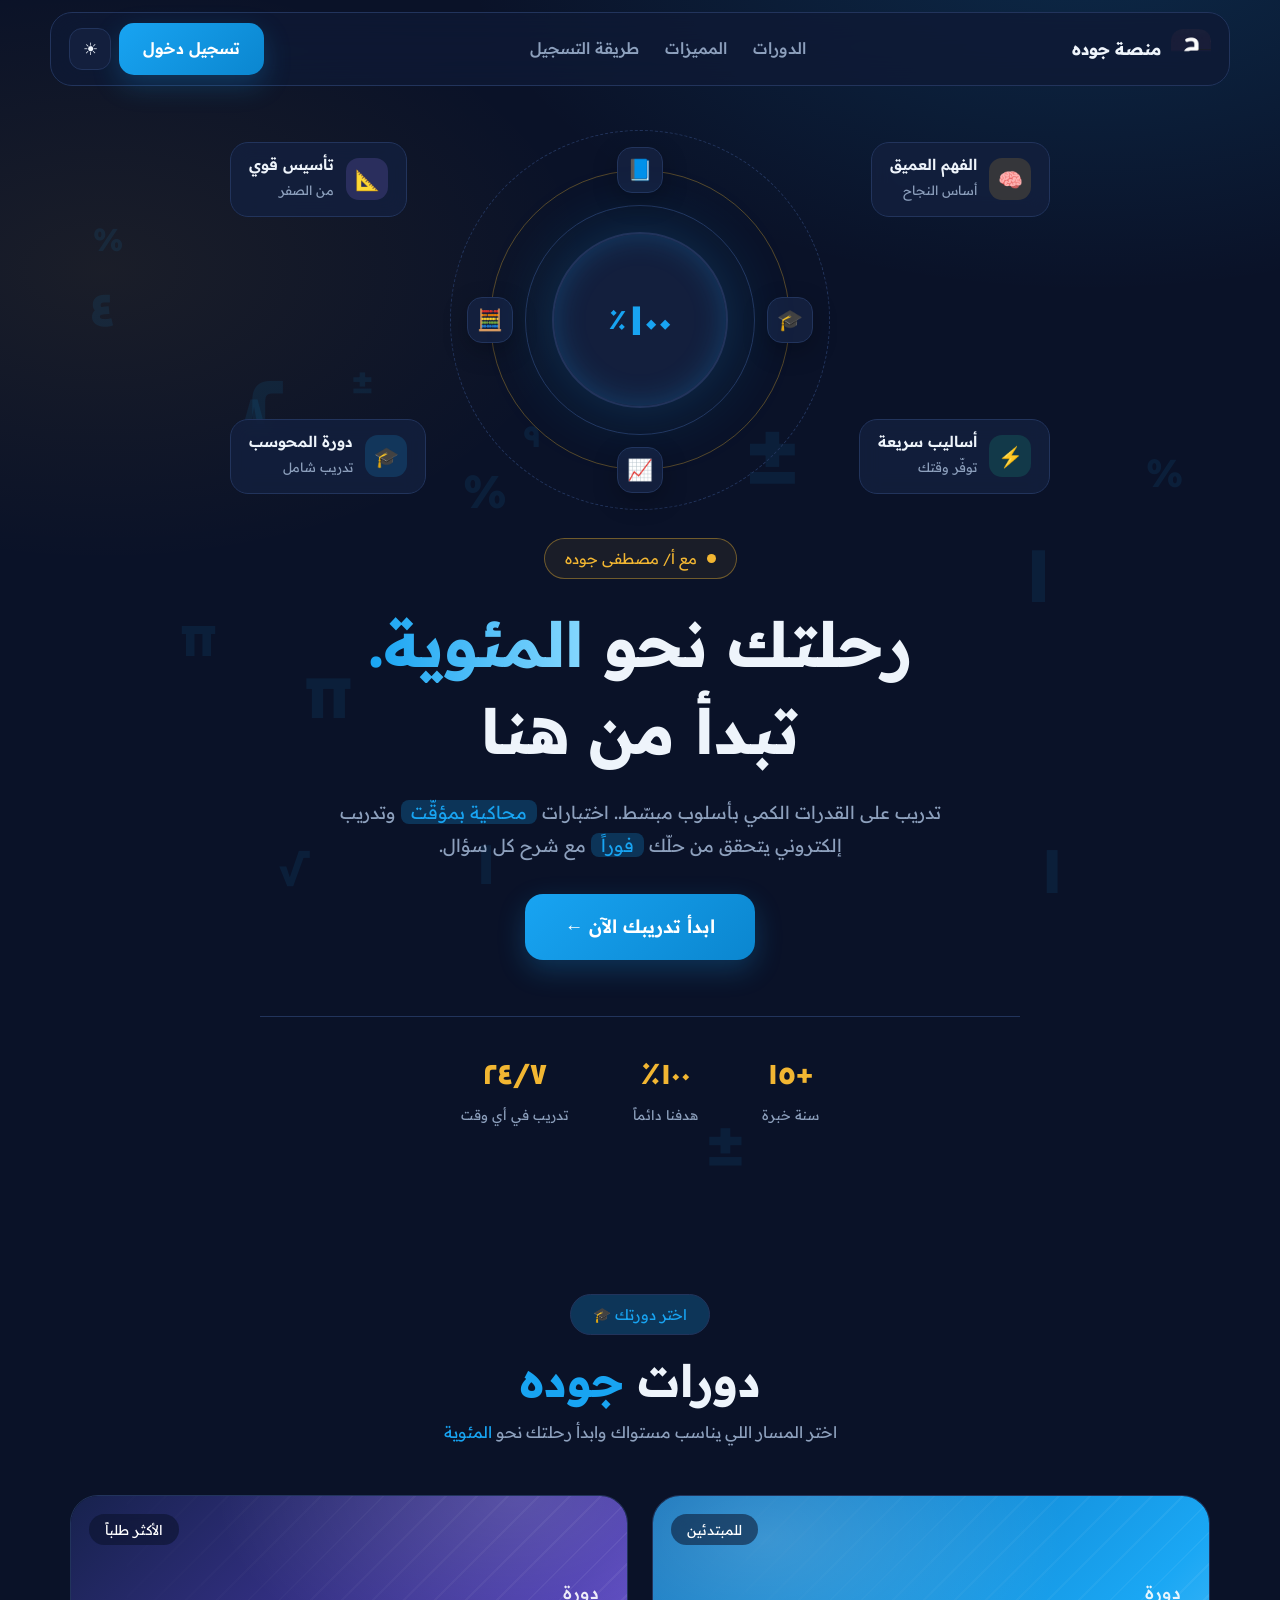
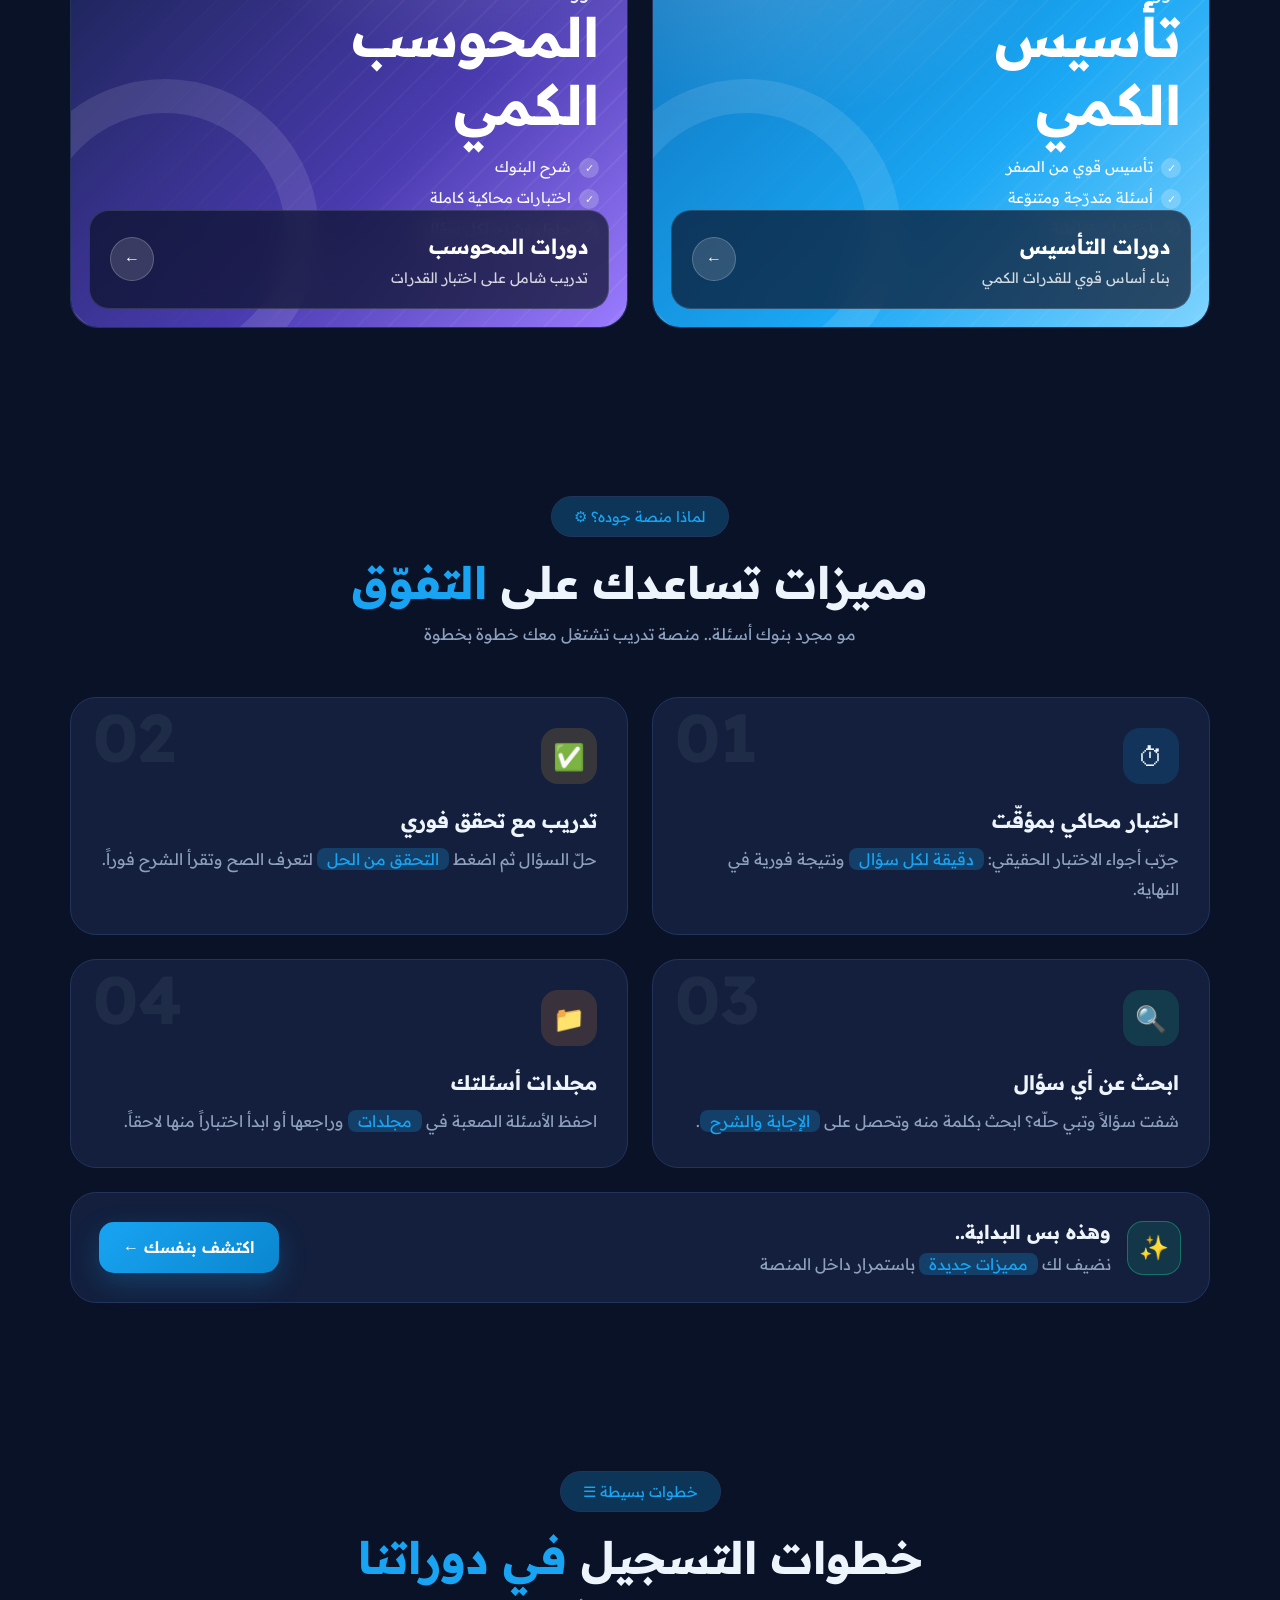
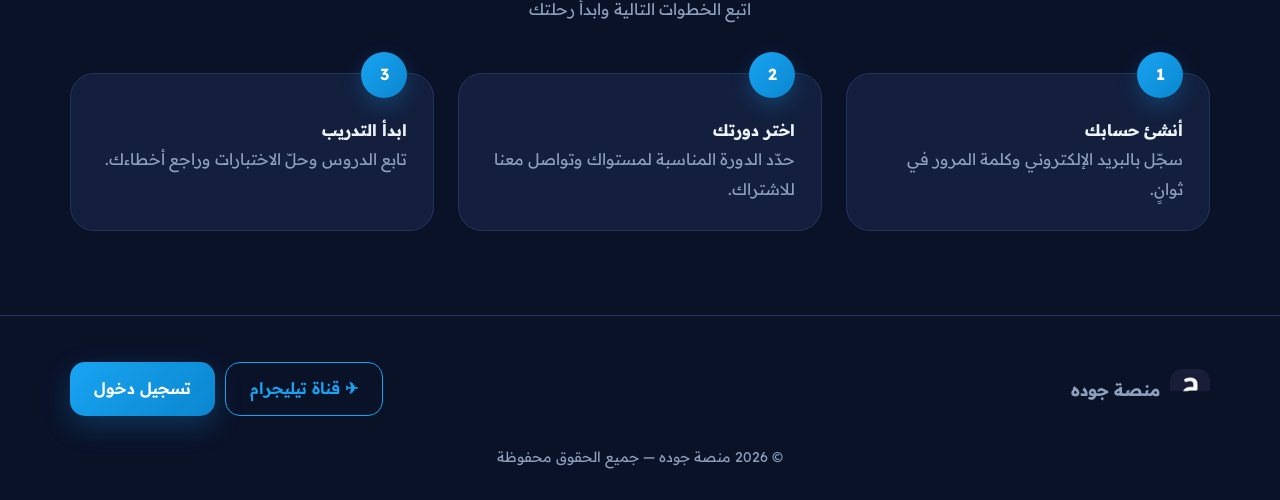
==== index.html @ aa75c7e3 "Add files via upload" ====
<!DOCTYPE html>
<html lang="ar" dir="rtl" data-theme="dark">
<head>
<meta charset="UTF-8">
<meta name="theme-color" content="#0a1228">
<meta name="viewport" content="width=device-width, initial-scale=1">
<title>منصة جوده | قدرات كمي مع أ/ مصطفى جوده</title>
<meta name="description" content="منصة جوده: تدريب على القدرات الكمي مع أ/ مصطفى جوده — اختبارات محاكية وتدريب إلكتروني وتحقق فوري من الحل.">
<link rel="icon" href="[data-uri]">
<link rel="preconnect" href="https://fonts.googleapis.com">
<link rel="preconnect" href="https://fonts.gstatic.com" crossorigin>
<link href="https://fonts.googleapis.com/css2?family=Readex+Pro:wght@300;400;500;600;700&display=swap" rel="stylesheet">
<style>
:root{--bg:#f3f7fc;--bg2:#fff;--card:#fff;--line:#d8e3f0;--tx:#0b1a2e;--mut:#5a6d86;--ac:#0b8fe0;--ac2:#0a6fb8;--gold:#b8800a;--ok:#13b47f;--glow:rgba(11,143,224,.18);--pu:#7c5cf0;--or:#e0701a}
[data-theme="dark"]{--bg:#0a1228;--bg2:#0e1a35;--card:#131f3d;--line:#22345c;--tx:#eef4fb;--mut:#8da0bd;--ac:#18a4f2;--ac2:#0b86cf;--gold:#f2b632;--ok:#19cf93;--glow:rgba(24,164,242,.24);--pu:#9b7cff;--or:#ff9442}
*{box-sizing:border-box;margin:0;padding:0}
[hidden]{display:none!important}
html{scroll-behavior:smooth;scroll-padding-top:100px}
body{font-family:'Readex Pro',Tahoma,sans-serif;color:var(--tx);line-height:1.85;overflow-x:hidden;
 background:radial-gradient(900px 520px at 85% -8%,rgba(24,164,242,.16),transparent 70%),radial-gradient(700px 420px at 8% 30%,rgba(242,182,50,.07),transparent 70%),var(--bg);background-attachment:fixed;transition:background-color .3s,color .3s}
a{color:inherit;text-decoration:none}button{font:inherit;color:inherit;cursor:pointer;border:0;background:none}
:focus-visible{outline:2px solid var(--ac);outline-offset:3px}
.wrap{max-width:1180px;margin:auto;padding:0 20px}
em{font-style:normal;color:var(--ac)}
.lg{display:block;width:40px;height:40px;border-radius:12px;background:url([data-uri]) center/cover;flex:none}

/* header */
header{position:sticky;top:12px;z-index:50;padding:0 16px}
.bar{max-width:1180px;margin:auto;display:flex;align-items:center;justify-content:space-between;gap:12px;padding:10px 18px;border-radius:22px;border:1px solid var(--line);
 background:color-mix(in srgb,var(--bg2) 80%,transparent);backdrop-filter:blur(16px);-webkit-backdrop-filter:blur(16px)}
.logo{display:flex;align-items:center;gap:10px;font-weight:700;font-size:1.05rem}
nav{display:flex;gap:26px;color:var(--mut);font-weight:500}nav a{transition:color .2s}nav a:hover{color:var(--ac)}
.tools{display:flex;gap:8px;align-items:center}
.ib{width:42px;height:42px;border-radius:13px;background:var(--card);border:1px solid var(--line);display:grid;place-items:center;font-size:1.05rem;transition:.2s}.ib:hover{border-color:var(--ac)}
.btn{display:inline-flex;align-items:center;justify-content:center;gap:8px;padding:11px 24px;border-radius:15px;font-weight:600;color:#fff;
 background:linear-gradient(135deg,var(--ac),var(--ac2));box-shadow:0 10px 28px var(--glow);transition:transform .2s,box-shadow .2s}
.btn:hover{transform:translateY(-2px);box-shadow:0 14px 34px var(--glow)}
.btn.g{background:transparent;border:1px solid var(--ac);color:var(--ac);box-shadow:none}
.btn.big{padding:16px 40px;font-size:1.15rem;border-radius:18px;animation:pulse 2.4s infinite}
.burger{display:none}

/* hero */
.hero{position:relative;text-align:center;padding:46px 0 80px;overflow:hidden}
.digits{position:absolute;inset:0;pointer-events:none}
.digits span{position:absolute;font-weight:700;color:var(--ac);opacity:.09;animation:drift var(--t,14s) ease-in-out var(--d,0s) infinite alternate}
.stage{position:relative;height:400px;max-width:820px;margin:0 auto 18px}
.ring{position:absolute;left:50%;top:50%;border-radius:50%;transform:translate(-50%,-50%)}
.r1{width:380px;height:380px;border:1px dashed var(--line);animation:spin 60s linear infinite}
.r2{width:300px;height:300px;border:1px solid rgba(242,182,50,.32);animation:spin 40s linear infinite reverse}
.r3{width:230px;height:230px;border:1px solid var(--line)}
.orbit{position:absolute;left:50%;top:50%;width:300px;height:300px;margin:-150px 0 0 -150px;animation:spin 26s linear infinite}
.orbit span{position:absolute;width:46px;height:46px;border-radius:15px;background:var(--card);border:1px solid var(--line);display:grid;place-items:center;font-size:1.3rem;box-shadow:0 8px 24px rgba(0,0,0,.25);animation:spin 26s linear infinite reverse}
.orbit span:nth-child(1){top:-23px;left:50%;margin-left:-23px}
.orbit span:nth-child(2){right:-23px;top:50%;margin-top:-23px}
.orbit span:nth-child(3){bottom:-23px;left:50%;margin-left:-23px}
.orbit span:nth-child(4){left:-23px;top:50%;margin-top:-23px}
.core{position:absolute;left:50%;top:50%;transform:translate(-50%,-50%);width:176px;height:176px;border-radius:50%;background:var(--card);border:2px solid var(--line);display:flex;align-items:center;justify-content:center;
 font-size:2.7rem;font-weight:700;color:var(--ac);box-shadow:0 0 70px var(--glow),inset 0 0 30px var(--glow);animation:breathe 4s ease-in-out infinite}
.core i{font-style:normal;font-size:1.6rem;margin-inline-start:2px}
.fl{position:absolute;transition:transform .25s ease-out;will-change:transform}
.chip{display:flex;align-items:center;gap:12px;background:color-mix(in srgb,var(--card) 88%,transparent);backdrop-filter:blur(10px);border:1px solid var(--line);border-radius:18px;padding:11px 18px;text-align:right;animation:bob 5s ease-in-out var(--d,0s) infinite}
.chip em{width:42px;height:42px;border-radius:13px;display:grid;place-items:center;font-size:1.25rem}
.chip b{display:block;font-size:.95rem;line-height:1.4;font-weight:600;color:var(--tx)}.chip small{color:var(--mut);font-size:.8rem}
.c1{top:22px;right:0}.c1 em{background:rgba(242,182,50,.16)}
.c2{top:22px;left:0}.c2 em{background:rgba(155,124,255,.18)}.c2 .chip{--d:-1.2s}
.c3{bottom:26px;right:0}.c3 em{background:rgba(25,207,147,.16)}.c3 .chip{--d:-2.4s}
.c4{bottom:26px;left:0}.c4 em{background:rgba(24,164,242,.18)}.c4 .chip{--d:-3.6s}
.tag{display:inline-flex;align-items:center;gap:10px;border:1px solid rgba(242,182,50,.4);color:var(--gold);background:rgba(242,182,50,.07);padding:6px 20px;border-radius:99px;font-size:.92rem;margin-bottom:22px}
.dot{width:9px;height:9px;border-radius:50%;background:var(--gold);animation:ping 1.6s infinite}
h1{font-size:clamp(2.1rem,5.6vw,3.9rem);line-height:1.4;font-weight:700;animation:rise .9s cubic-bezier(.2,.8,.2,1) both}
h1 u{text-decoration:none;background:linear-gradient(90deg,var(--ac),#8fdcff,var(--ac));background-size:220% 100%;-webkit-background-clip:text;background-clip:text;color:transparent;animation:shine 3.5s linear infinite}
.hero p{max-width:660px;margin:20px auto 32px;color:var(--mut);font-size:1.12rem;animation:rise .9s .15s cubic-bezier(.2,.8,.2,1) both}
mark{background:var(--glow);color:var(--ac);padding:1px 10px;border-radius:8px}
.hero .btn{animation:rise .9s .3s both,pulse 2.4s 1.2s infinite}
.stats{display:flex;justify-content:center;gap:64px;margin:56px auto 0;padding-top:30px;border-top:1px solid var(--line);max-width:760px}
.stats b{display:block;font-size:1.8rem;color:var(--gold);font-weight:700;font-variant-numeric:tabular-nums}.stats small{color:var(--mut)}

/* sections */
section{padding:84px 0}
.head{text-align:center;margin-bottom:48px}
.pill{display:inline-flex;gap:8px;align-items:center;background:var(--glow);color:var(--ac);border:1px solid var(--line);padding:6px 22px;border-radius:99px;font-size:.92rem;margin-bottom:14px}
.head h2{font-size:clamp(1.8rem,4.4vw,2.8rem);line-height:1.4}
.head p{color:var(--mut);margin-top:6px}
.grid{display:grid;gap:24px}.g2{grid-template-columns:repeat(2,1fr)}
.cc2{position:relative;display:block;border-radius:28px;overflow:hidden;border:1px solid var(--line);aspect-ratio:4/3.1;transition:transform .35s,box-shadow .35s}
.cc2:hover{transform:translateY(-6px);box-shadow:0 24px 50px rgba(0,0,0,.35)}
.bn{position:absolute;inset:0;padding:26px 28px;color:#fff;display:flex;flex-direction:column;justify-content:center;overflow:hidden}
.c-a .bn{background:radial-gradient(500px 300px at 20% 10%,rgba(255,255,255,.18),transparent 60%),linear-gradient(135deg,#0d6fb8,#1aa7f4 60%,#7fd4ff)}
.c-b .bn{background:radial-gradient(500px 300px at 80% 0%,rgba(255,255,255,.14),transparent 60%),linear-gradient(135deg,#17224d,#4a3bb0 60%,#9b7cff)}
.bn::before{content:"";position:absolute;inset:0;background:repeating-linear-gradient(135deg,rgba(255,255,255,.06) 0 2px,transparent 2px 22px);mask:linear-gradient(90deg,transparent,#000)}
.bn::after{content:"";position:absolute;left:-60px;bottom:-60px;width:240px;height:240px;border-radius:50%;border:34px solid rgba(255,255,255,.1)}
.bd{position:absolute;top:18px;left:18px;background:rgba(10,18,40,.55);backdrop-filter:blur(8px);padding:3px 16px;border-radius:99px;font-size:.85rem}
.bt{position:relative;font-size:clamp(2.2rem,5vw,3.4rem);font-weight:700;line-height:1.25}.bt small{display:block;font-size:1.1rem;font-weight:500;opacity:.9}
.mini{position:relative;list-style:none;margin-top:14px;font-size:.92rem;display:grid;gap:4px;opacity:.95}
.mini li::before{content:"✓";margin-inline-end:8px;color:#fff;background:rgba(255,255,255,.22);border-radius:50%;display:inline-grid;place-items:center;width:20px;height:20px;font-size:.7rem}
.gl{position:absolute;right:18px;left:18px;bottom:18px;display:flex;align-items:center;justify-content:space-between;gap:14px;padding:16px 20px;border-radius:20px;background:color-mix(in srgb,#0a1228 70%,transparent);backdrop-filter:blur(14px);border:1px solid rgba(255,255,255,.12);color:#fff}
.gl h3{font-size:1.3rem}.gl p{opacity:.8;font-size:.9rem}
.ar{width:44px;height:44px;border-radius:50%;display:grid;place-items:center;background:rgba(255,255,255,.14);border:1px solid rgba(255,255,255,.2);flex:none;transition:.3s}
.cc2:hover .ar{background:var(--ac);transform:translateX(-4px)}
.feat{position:relative;background:var(--card);border:1px solid var(--line);border-radius:26px;padding:30px;overflow:hidden;transition:transform .3s,border-color .3s;display:block;text-align:right}
.feat:hover{transform:translateY(-5px);border-color:var(--ac)}
.feat .n{position:absolute;left:22px;top:6px;font-size:4.2rem;font-weight:700;color:var(--tx);opacity:.06;line-height:1}
.feat i{font-style:normal;width:56px;height:56px;border-radius:17px;display:grid;place-items:center;font-size:1.6rem;margin-bottom:18px}
.feat h4{font-size:1.25rem;margin-bottom:6px}.feat p{color:var(--mut)}
.f1 i{background:rgba(24,164,242,.16)}.f2 i{background:rgba(242,182,50,.16)}.f3 i{background:rgba(25,207,147,.16)}.f4 i{background:rgba(255,148,66,.16)}
.more{margin-top:24px;display:flex;align-items:center;justify-content:space-between;gap:20px;flex-wrap:wrap;background:var(--card);border:1px solid var(--line);border-radius:26px;padding:22px 28px}
.more>div{display:flex;align-items:center;gap:16px}.more i{font-style:normal;width:54px;height:54px;border-radius:16px;background:rgba(25,207,147,.14);border:1px solid rgba(25,207,147,.4);display:grid;place-items:center;font-size:1.5rem}
.more h4{font-size:1.2rem}.more p{color:var(--mut)}
.step{position:relative;background:var(--card);border:1px solid var(--line);border-radius:24px;padding:42px 26px 26px}
.step::before{counter-increment:s;content:counter(s);position:absolute;top:-22px;right:26px;width:46px;height:46px;border-radius:50%;background:linear-gradient(135deg,var(--ac),var(--ac2));color:#fff;display:grid;place-items:center;font-weight:700;box-shadow:0 8px 20px var(--glow)}
.steps{counter-reset:s;grid-template-columns:repeat(3,1fr)}.step p{color:var(--mut)}
footer{border-top:1px solid var(--line);padding:46px 0 30px;color:var(--mut)}
.fg{display:flex;justify-content:space-between;flex-wrap:wrap;gap:20px;align-items:center}.fg .row{display:flex;gap:10px;flex-wrap:wrap}
.copy{text-align:center;margin-top:28px;font-size:.88rem}

/* motion */
.rv{opacity:0;transform:translateY(28px);transition:opacity .8s,transform .8s cubic-bezier(.2,.8,.2,1)}.rv.in{opacity:1;transform:none}
.rv:nth-child(2){transition-delay:.1s}.rv:nth-child(3){transition-delay:.2s}.rv:nth-child(4){transition-delay:.3s}
@keyframes spin{to{transform:rotate(360deg)}}
@keyframes bob{0%,100%{transform:translateY(0)}50%{transform:translateY(-12px)}}
@keyframes breathe{0%,100%{transform:translate(-50%,-50%) scale(1)}50%{transform:translate(-50%,-50%) scale(1.045)}}
@keyframes drift{from{transform:translate(0,0) rotate(-8deg)}to{transform:translate(26px,-40px) rotate(10deg)}}
@keyframes rise{from{opacity:0;transform:translateY(26px)}to{opacity:1;transform:none}}
@keyframes shine{to{background-position:-220% 0}}
@keyframes pulse{0%{box-shadow:0 10px 28px var(--glow),0 0 0 0 var(--glow)}70%{box-shadow:0 10px 28px var(--glow),0 0 0 20px transparent}100%{box-shadow:0 10px 28px var(--glow),0 0 0 0 transparent}}
@keyframes ping{0%{box-shadow:0 0 0 0 rgba(242,182,50,.6)}80%,100%{box-shadow:0 0 0 10px transparent}}

@media(max-width:860px){
  nav{display:none}.burger{display:grid}
  nav.open{display:flex;flex-direction:column;position:absolute;top:74px;right:16px;left:16px;background:var(--bg2);border:1px solid var(--line);border-radius:20px;padding:18px;gap:14px}
  .g2,.steps{grid-template-columns:1fr}
  .stage{height:330px}.r1{width:300px;height:300px}.r2{width:240px;height:240px}.r3{width:190px;height:190px}
  .orbit{width:240px;height:240px;margin:-120px 0 0 -120px}.core{width:140px;height:140px;font-size:2.1rem}
  .c3,.c4{display:none}.chip{padding:8px 12px}.chip em{width:34px;height:34px}
  .stats{gap:26px}.cc2{aspect-ratio:4/3.5}
}
@media(prefers-reduced-motion:reduce){*{animation:none!important;transition:none!important}.rv{opacity:1;transform:none}}
</style>
</head>
<body>
<header>
  <div class="bar">
    <a class="logo" href="#top"><span class="lg" role="img" aria-label="شعار منصة جوده"></span> منصة جوده</a>
    <nav id="nav">
      <a href="#courses">الدورات</a><a href="#features">المميزات</a><a href="#steps">طريقة التسجيل</a>
    </nav>
    <div class="tools">
      <button class="ib burger" id="burger" aria-label="القائمة">☰</button>
      <a class="btn" href="app.html">تسجيل دخول</a>
      <button class="ib" id="theme" aria-label="تبديل المظهر">☀</button>
    </div>
  </div>
</header>

<main id="top">
<section class="hero">
  <div class="digits" id="digits" aria-hidden="true"></div>
  <div class="wrap">
    <div class="stage" id="stage">
      <div class="ring r1"></div><div class="ring r2"></div><div class="ring r3"></div>
      <div class="orbit" aria-hidden="true"><span>📘</span><span>🎓</span><span>📈</span><span>🧮</span></div>
      <div class="core" aria-label="مئة بالمئة"><b id="cnt">٠</b><i>٪</i></div>
      <div class="fl c1" data-d="16"><div class="chip"><em>🧠</em><div><b>الفهم العميق</b><small>أساس النجاح</small></div></div></div>
      <div class="fl c2" data-d="-12"><div class="chip"><em>📐</em><div><b>تأسيس قوي</b><small>من الصفر</small></div></div></div>
      <div class="fl c3" data-d="-18"><div class="chip"><em>⚡</em><div><b>أساليب سريعة</b><small>توفّر وقتك</small></div></div></div>
      <div class="fl c4" data-d="14"><div class="chip"><em>🎓</em><div><b>دورة المحوسب</b><small>تدريب شامل</small></div></div></div>
    </div>
    <span class="tag"><i class="dot"></i> مع أ/ مصطفى جوده</span>
    <h1>رحلتك نحو <u>المئوية.</u><br>تبدأ من هنا</h1>
    <p>تدريب على القدرات الكمي بأسلوب مبسّط.. اختبارات <mark>محاكية بمؤقّت</mark> وتدريب إلكتروني يتحقق من حلّك <mark>فوراً</mark> مع شرح كل سؤال.</p>
    <a class="btn big" href="app.html">ابدأ تدريبك الآن ←</a>
    <div class="stats">
      <div><b data-n="15">+١٥</b><small>سنة خبرة</small></div>
      <div><b data-n="100">١٠٠٪</b><small>هدفنا دائماً</small></div>
      <div><b>٢٤/٧</b><small>تدريب في أي وقت</small></div>
    </div>
  </div>
</section>

<section id="courses">
  <div class="wrap">
    <div class="head rv"><span class="pill">اختر دورتك 🎓</span><h2>دورات <em>جوده</em></h2><p>اختر المسار اللي يناسب مستواك وابدأ رحلتك نحو <em>المئوية</em></p></div>
    <div class="grid g2">
      <a class="cc2 c-a rv" href="app.html#/course/foundation">
        <div class="bn"><span class="bd">للمبتدئين</span><div class="bt"><small>دورة</small>تأسيس<br>الكمي</div>
          <ul class="mini"><li>تأسيس قوي من الصفر</li><li>أسئلة متدرّجة ومتنوّعة</li><li>اختبارات تفاعلية</li></ul></div>
        <div class="gl"><div><h3>دورات التأسيس</h3><p>بناء أساس قوي للقدرات الكمي</p></div><span class="ar">←</span></div>
      </a>
      <a class="cc2 c-b rv" href="app.html#/course/computerized">
        <div class="bn"><span class="bd">الأكثر طلباً</span><div class="bt"><small>دورة</small>المحوسب<br>الكمي</div>
          <ul class="mini"><li>شرح البنوك</li><li>اختبارات محاكية كاملة</li><li>حلول وشرح لكل سؤال</li></ul></div>
        <div class="gl"><div><h3>دورات المحوسب</h3><p>تدريب شامل على اختبار القدرات</p></div><span class="ar">←</span></div>
      </a>
    </div>
  </div>
</section>

<section id="features">
  <div class="wrap">
    <div class="head rv"><span class="pill">لماذا منصة جوده؟ ⚙</span><h2>مميزات تساعدك على <em>التفوّق</em></h2><p>مو مجرد بنوك أسئلة.. منصة تدريب تشتغل معك خطوة بخطوة</p></div>
    <div class="grid g2">
      <a class="feat f1 rv" href="app.html#/course"><span class="n">01</span><i>⏱</i><h4>اختبار محاكي بمؤقّت</h4><p>جرّب أجواء الاختبار الحقيقي: <mark>دقيقة لكل سؤال</mark> ونتيجة فورية في النهاية.</p></a>
      <a class="feat f2 rv" href="app.html#/course"><span class="n">02</span><i>✅</i><h4>تدريب مع تحقق فوري</h4><p>حلّ السؤال ثم اضغط <mark>التحقق من الحل</mark> لتعرف الصح وتقرأ الشرح فوراً.</p></a>
      <a class="feat f3 rv" href="app.html#/search"><span class="n">03</span><i>🔍</i><h4>ابحث عن أي سؤال</h4><p>شفت سؤالاً وتبي حلّه؟ ابحث بكلمة منه وتحصل على <mark>الإجابة والشرح</mark>.</p></a>
      <a class="feat f4 rv" href="app.html#/folders"><span class="n">04</span><i>📁</i><h4>مجلدات أسئلتك</h4><p>احفظ الأسئلة الصعبة في <mark>مجلدات</mark> وراجعها أو ابدأ اختباراً منها لاحقاً.</p></a>
    </div>
    <div class="more rv"><div><i>✨</i><div><h4>وهذه بس البداية..</h4><p>نضيف لك <mark>مميزات جديدة</mark> باستمرار داخل المنصة</p></div></div><a class="btn" href="app.html">اكتشف بنفسك ←</a></div>
  </div>
</section>

<section id="steps">
  <div class="wrap">
    <div class="head rv"><span class="pill">خطوات بسيطة ☰</span><h2>خطوات التسجيل <em>في دوراتنا</em></h2><p>اتبع الخطوات التالية وابدأ رحلتك</p></div>
    <div class="grid steps">
      <div class="step rv"><h4>أنشئ حسابك</h4><p>سجّل بالبريد الإلكتروني وكلمة المرور في ثوانٍ.</p></div>
      <div class="step rv"><h4>اختر دورتك</h4><p>حدّد الدورة المناسبة لمستواك وتواصل معنا للاشتراك.</p></div>
      <div class="step rv"><h4>ابدأ التدريب</h4><p>تابع الدروس وحلّ الاختبارات وراجع أخطاءك.</p></div>
    </div>
  </div>
</section>
</main>

<footer>
  <div class="wrap">
    <div class="fg">
      <a class="logo" href="#top"><span class="lg" role="img" aria-label="شعار منصة جوده"></span> منصة جوده</a>
      <div class="row"><a class="btn g" href="https://t.me/+M-DMC8PsNDo4NDdk" target="_blank" rel="noopener">✈ قناة تيليجرام</a><a class="btn" href="app.html">تسجيل دخول</a></div>
    </div>
    <p class="copy">© 2026 منصة جوده — جميع الحقوق محفوظة</p>
  </div>
</footer>

<script>
const root=document.documentElement,tb=document.getElementById('theme');
try{if(localStorage.getItem('th')==='light')root.dataset.theme='light'}catch(e){}
const sync=()=>tb.textContent=root.dataset.theme==='dark'?'☀':'☾';sync();
tb.onclick=()=>{root.dataset.theme=root.dataset.theme==='dark'?'light':'dark';try{localStorage.setItem('th',root.dataset.theme)}catch(e){}sync()};
const nav=document.getElementById('nav');
document.getElementById('burger').onclick=()=>nav.classList.toggle('open');
nav.onclick=()=>nav.classList.remove('open');
const calm=matchMedia('(prefers-reduced-motion:reduce)').matches;

/* أرقام عائمة في الخلفية */
const g='٠١٢٣٤٥٦٧٨٩±√π%'.split(''),dg=document.getElementById('digits');
for(let i=0;i<16;i++){const s=document.createElement('span');s.textContent=g[Math.floor(Math.random()*g.length)];
  s.style.cssText=`left:${Math.random()*96}%;top:${Math.random()*92}%;font-size:${30+Math.random()*60}px;--t:${10+Math.random()*10}s;--d:${-Math.random()*10}s`;dg.append(s)}

/* عدّاد المئة */
const cnt=document.getElementById('cnt'),ar=n=>n.toLocaleString('ar-EG');
if(calm)cnt.textContent=ar(100);else{const t0=performance.now();(function f(t){const p=Math.min(1,(t-t0)/1800);cnt.textContent=ar(Math.round(100*(1-Math.pow(1-p,3))));if(p<1)requestAnimationFrame(f)})(t0)}

/* حركة بارالاكس للبطاقات العائمة */
const hero=document.querySelector('.hero'),fls=[...document.querySelectorAll('.fl')];
if(!calm&&matchMedia('(pointer:fine)').matches){
  hero.addEventListener('pointermove',e=>{const r=hero.getBoundingClientRect(),x=(e.clientX-r.left)/r.width-.5,y=(e.clientY-r.top)/r.height-.5;
    fls.forEach(el=>{const d=+el.dataset.d;el.style.transform=`translate(${x*d*2}px,${y*d*2}px)`})});
  hero.addEventListener('pointerleave',()=>fls.forEach(el=>el.style.transform=''));
}

/* ظهور تدريجي عند التمرير */
const els=document.querySelectorAll('.rv');
if('IntersectionObserver' in window&&!calm){const io=new IntersectionObserver(es=>es.forEach(e=>{if(e.isIntersecting){e.target.classList.add('in');io.unobserve(e.target)}}),{threshold:.15});els.forEach(e=>io.observe(e))}
else els.forEach(e=>e.classList.add('in'));
</script>
</body>
</html>
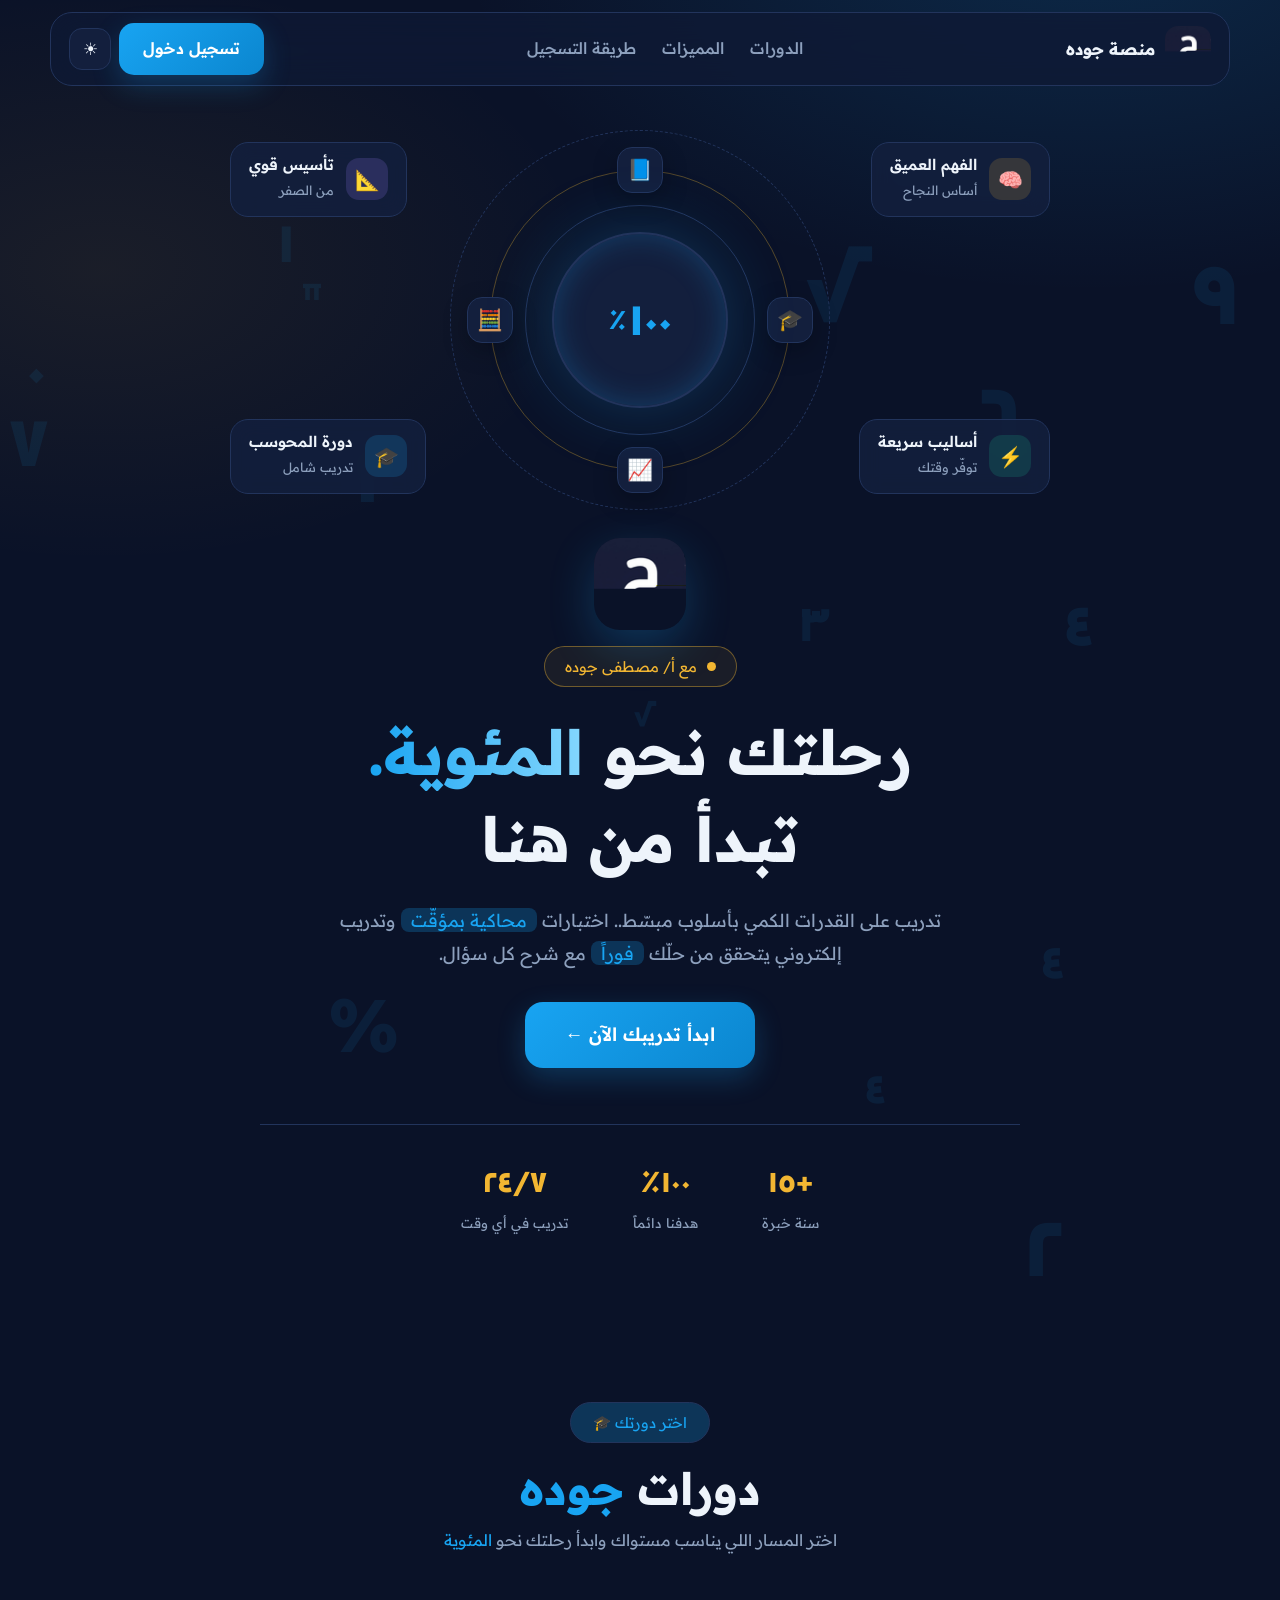
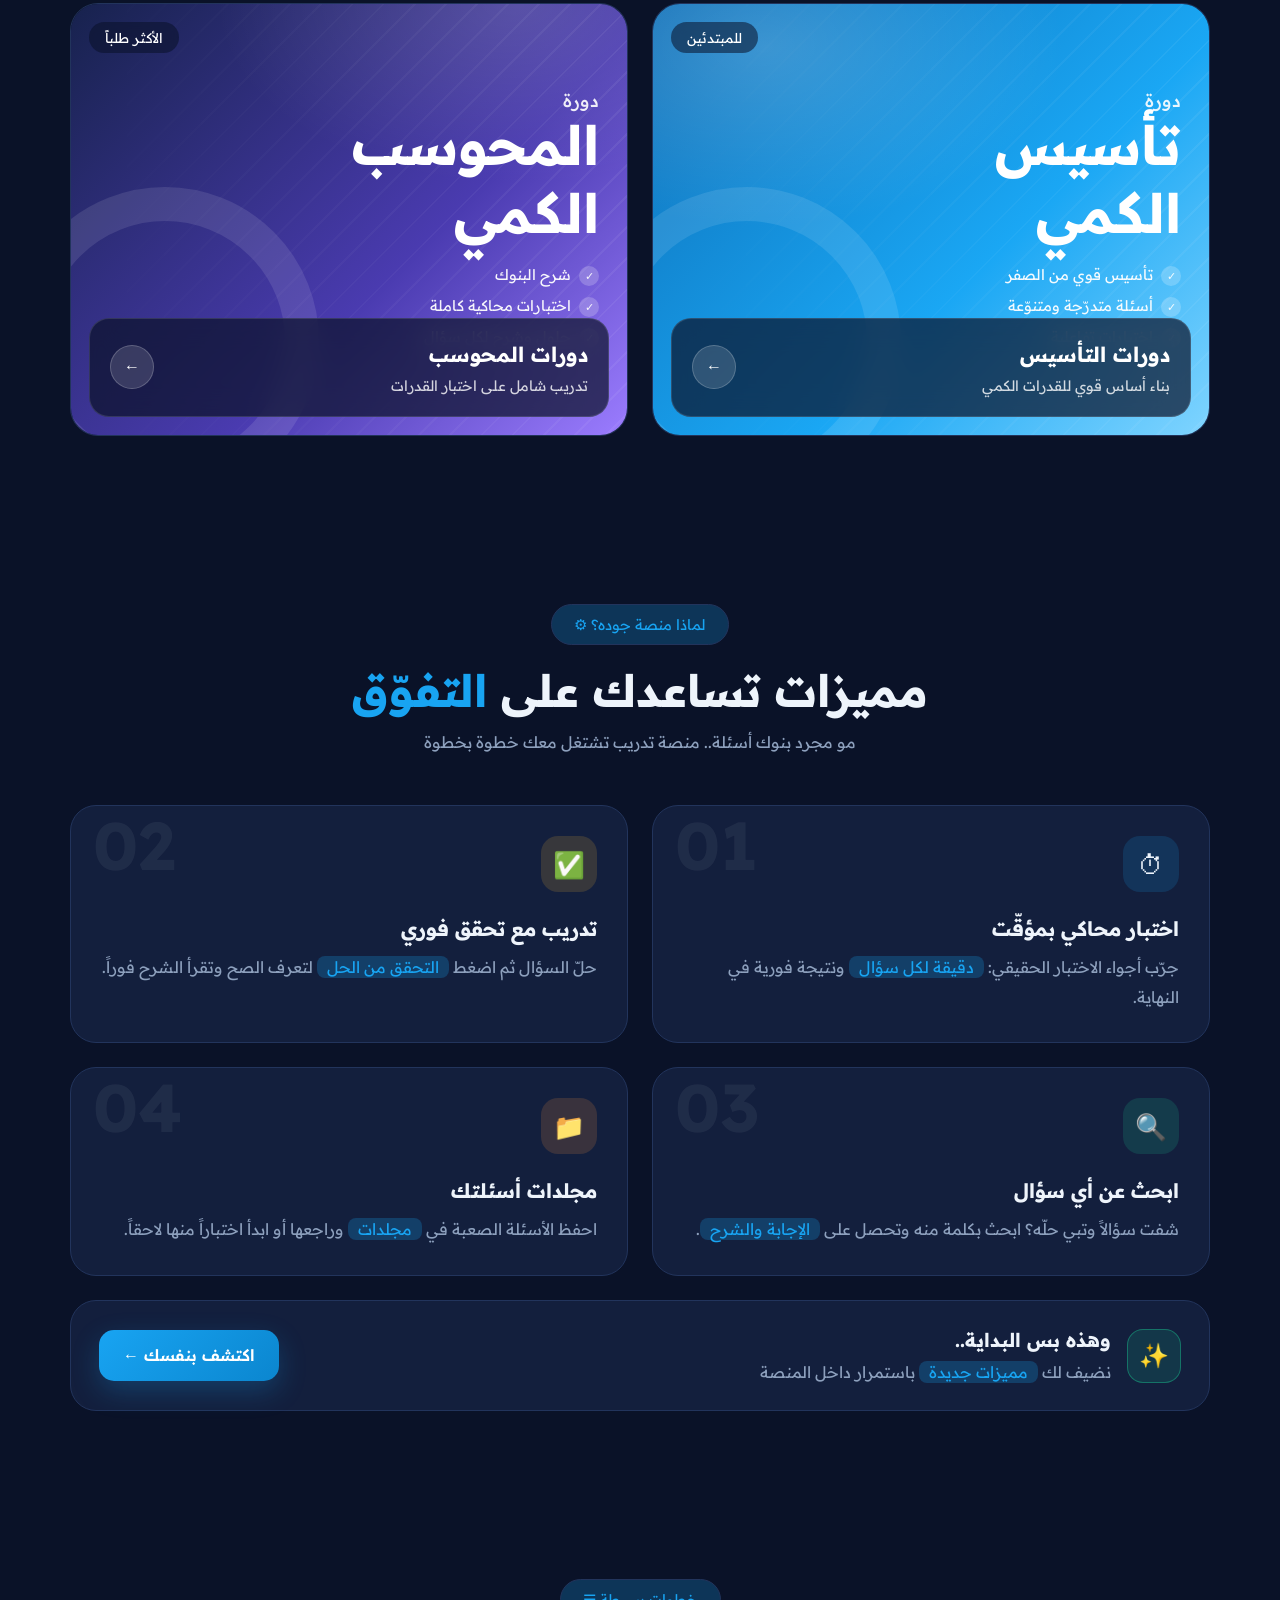
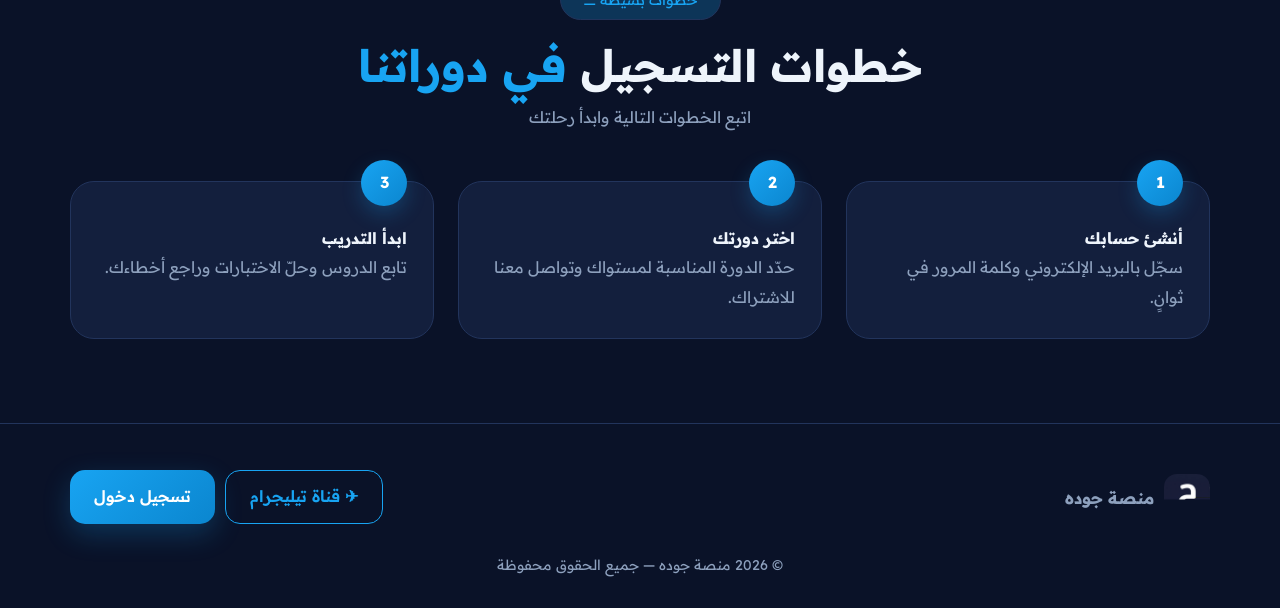
==== commit 12d6468b: "Add files via upload" ====
--- a/index.html
+++ b/index.html
@@ -24,6 +24,9 @@
 em{font-style:normal;color:var(--ac)}
 .lg{display:block;width:40px;height:40px;border-radius:12px;background:url([data-uri]) center/cover;flex:none}
 
+.emblem{display:grid;place-items:center;margin-bottom:16px}
+.emblem .lg{width:92px;height:92px;border-radius:26px;box-shadow:0 16px 46px var(--glow);animation:bob 5s ease-in-out infinite}
+.logo .lg{width:46px;height:46px;border-radius:13px}
 /* header */
 header{position:sticky;top:12px;z-index:50;padding:0 16px}
 .bar{max-width:1180px;margin:auto;display:flex;align-items:center;justify-content:space-between;gap:12px;padding:10px 18px;border-radius:22px;border:1px solid var(--line);
@@ -165,6 +168,7 @@
       <div class="fl c3" data-d="-18"><div class="chip"><em>⚡</em><div><b>أساليب سريعة</b><small>توفّر وقتك</small></div></div></div>
       <div class="fl c4" data-d="14"><div class="chip"><em>🎓</em><div><b>دورة المحوسب</b><small>تدريب شامل</small></div></div></div>
     </div>
+    <div class="emblem"><span class="lg" role="img" aria-label="شعار منصة جوده"></span></div>
     <span class="tag"><i class="dot"></i> مع أ/ مصطفى جوده</span>
     <h1>رحلتك نحو <u>المئوية.</u><br>تبدأ من هنا</h1>
     <p>تدريب على القدرات الكمي بأسلوب مبسّط.. اختبارات <mark>محاكية بمؤقّت</mark> وتدريب إلكتروني يتحقق من حلّك <mark>فوراً</mark> مع شرح كل سؤال.</p>
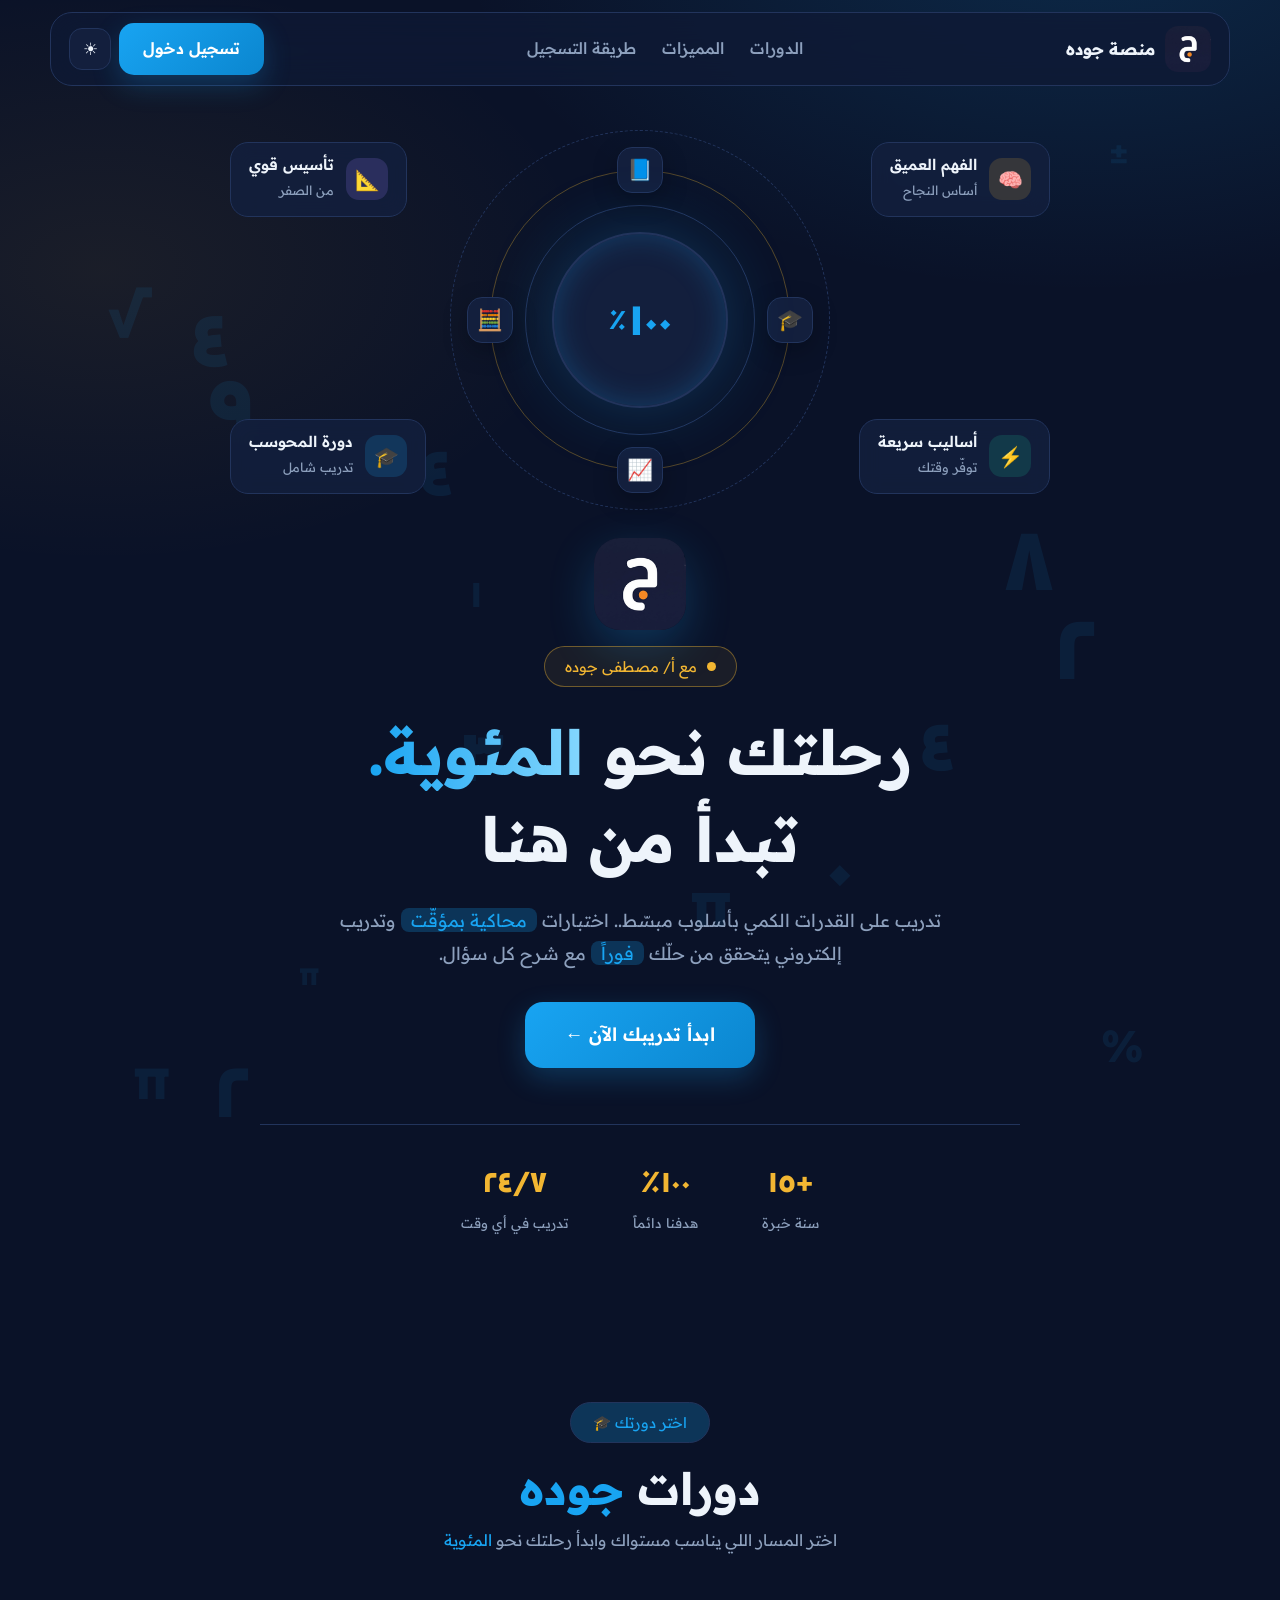
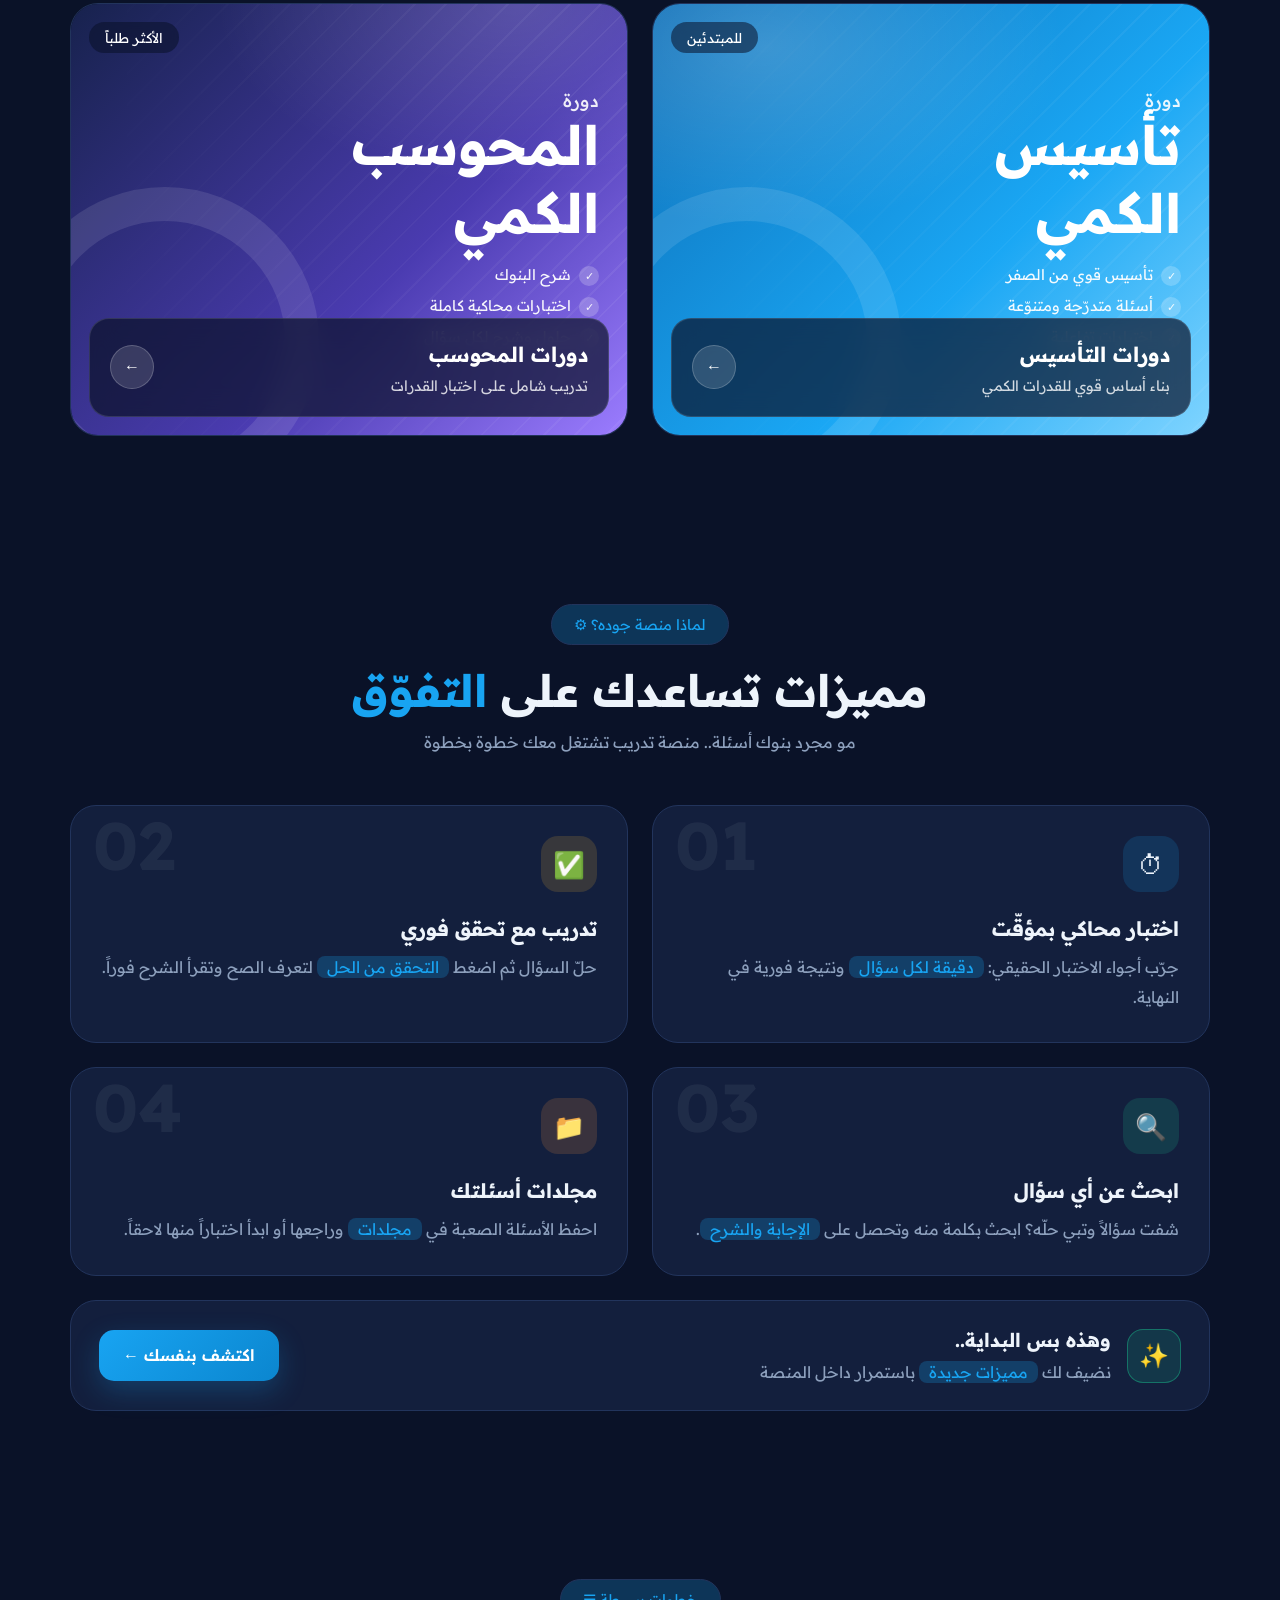
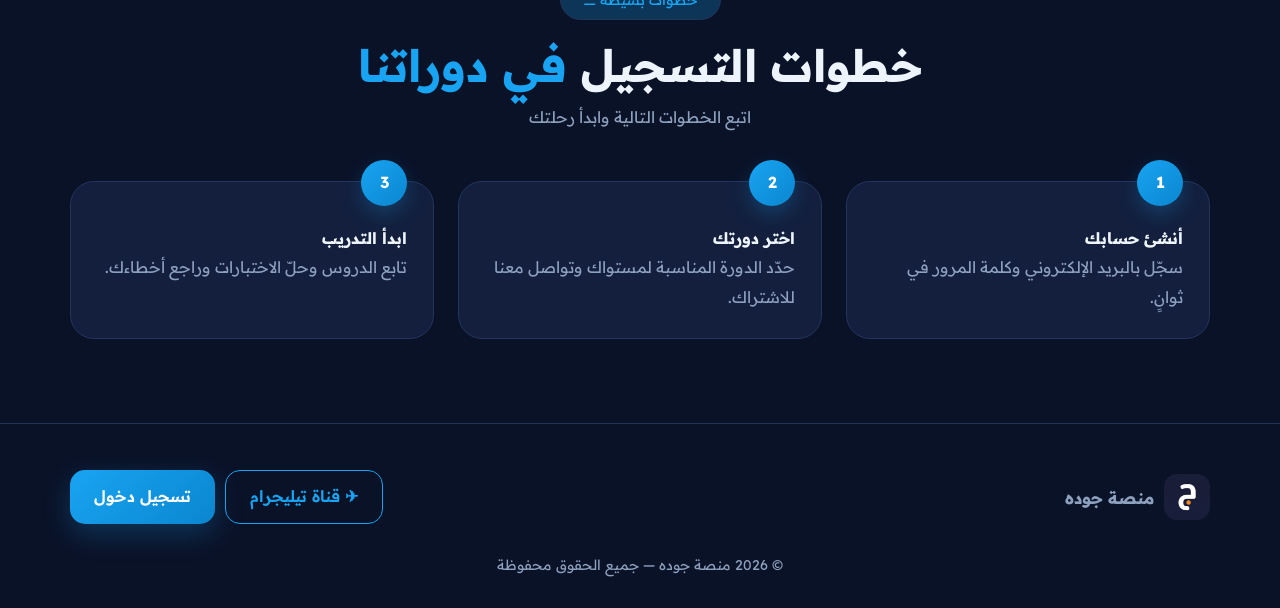
==== commit 2c546ab9: "Add files via upload" ====
--- a/index.html
+++ b/index.html
@@ -22,7 +22,7 @@
 :focus-visible{outline:2px solid var(--ac);outline-offset:3px}
 .wrap{max-width:1180px;margin:auto;padding:0 20px}
 em{font-style:normal;color:var(--ac)}
-.lg{display:block;width:40px;height:40px;border-radius:12px;background:url([data-uri]) center/cover;flex:none}
+.lg{display:block;width:40px;height:40px;border-radius:12px;background:url([data-uri]) center/cover;flex:none}
 
 .emblem{display:grid;place-items:center;margin-bottom:16px}
 .emblem .lg{width:92px;height:92px;border-radius:26px;box-shadow:0 16px 46px var(--glow);animation:bob 5s ease-in-out infinite}
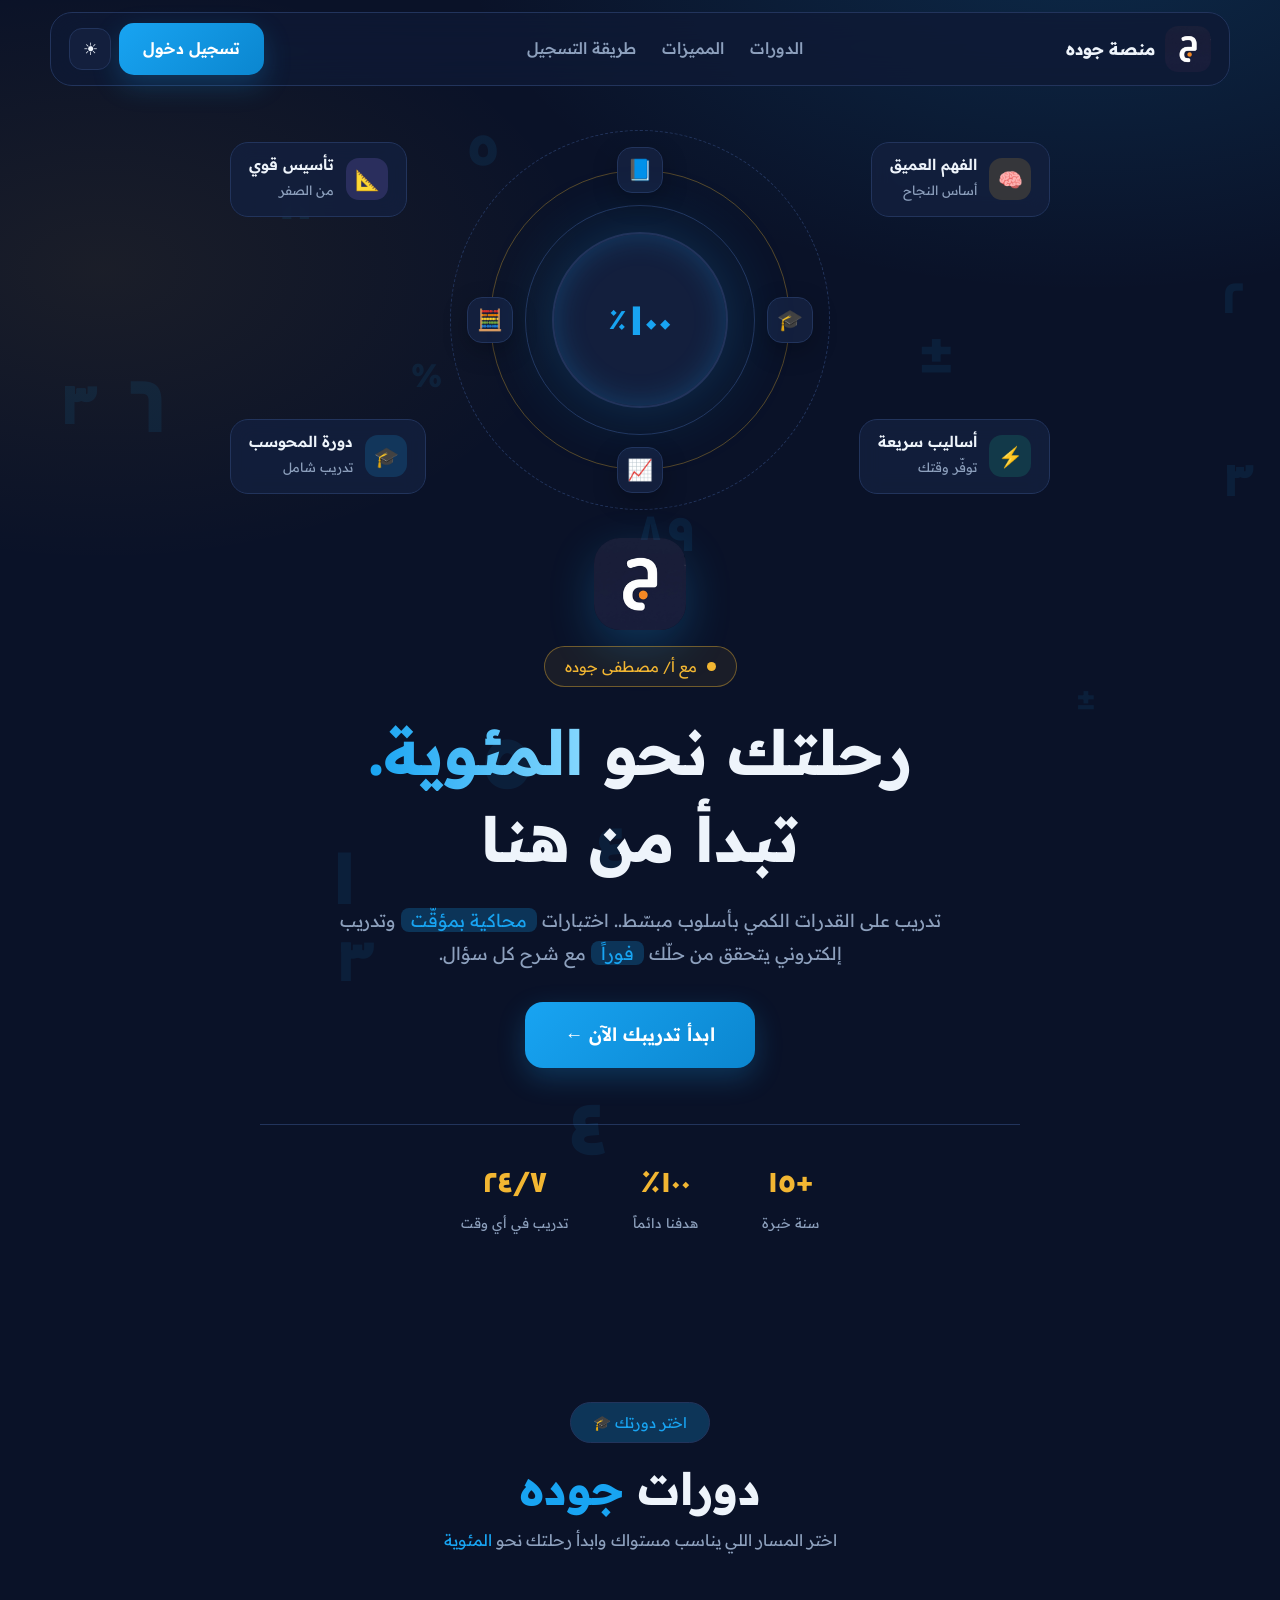
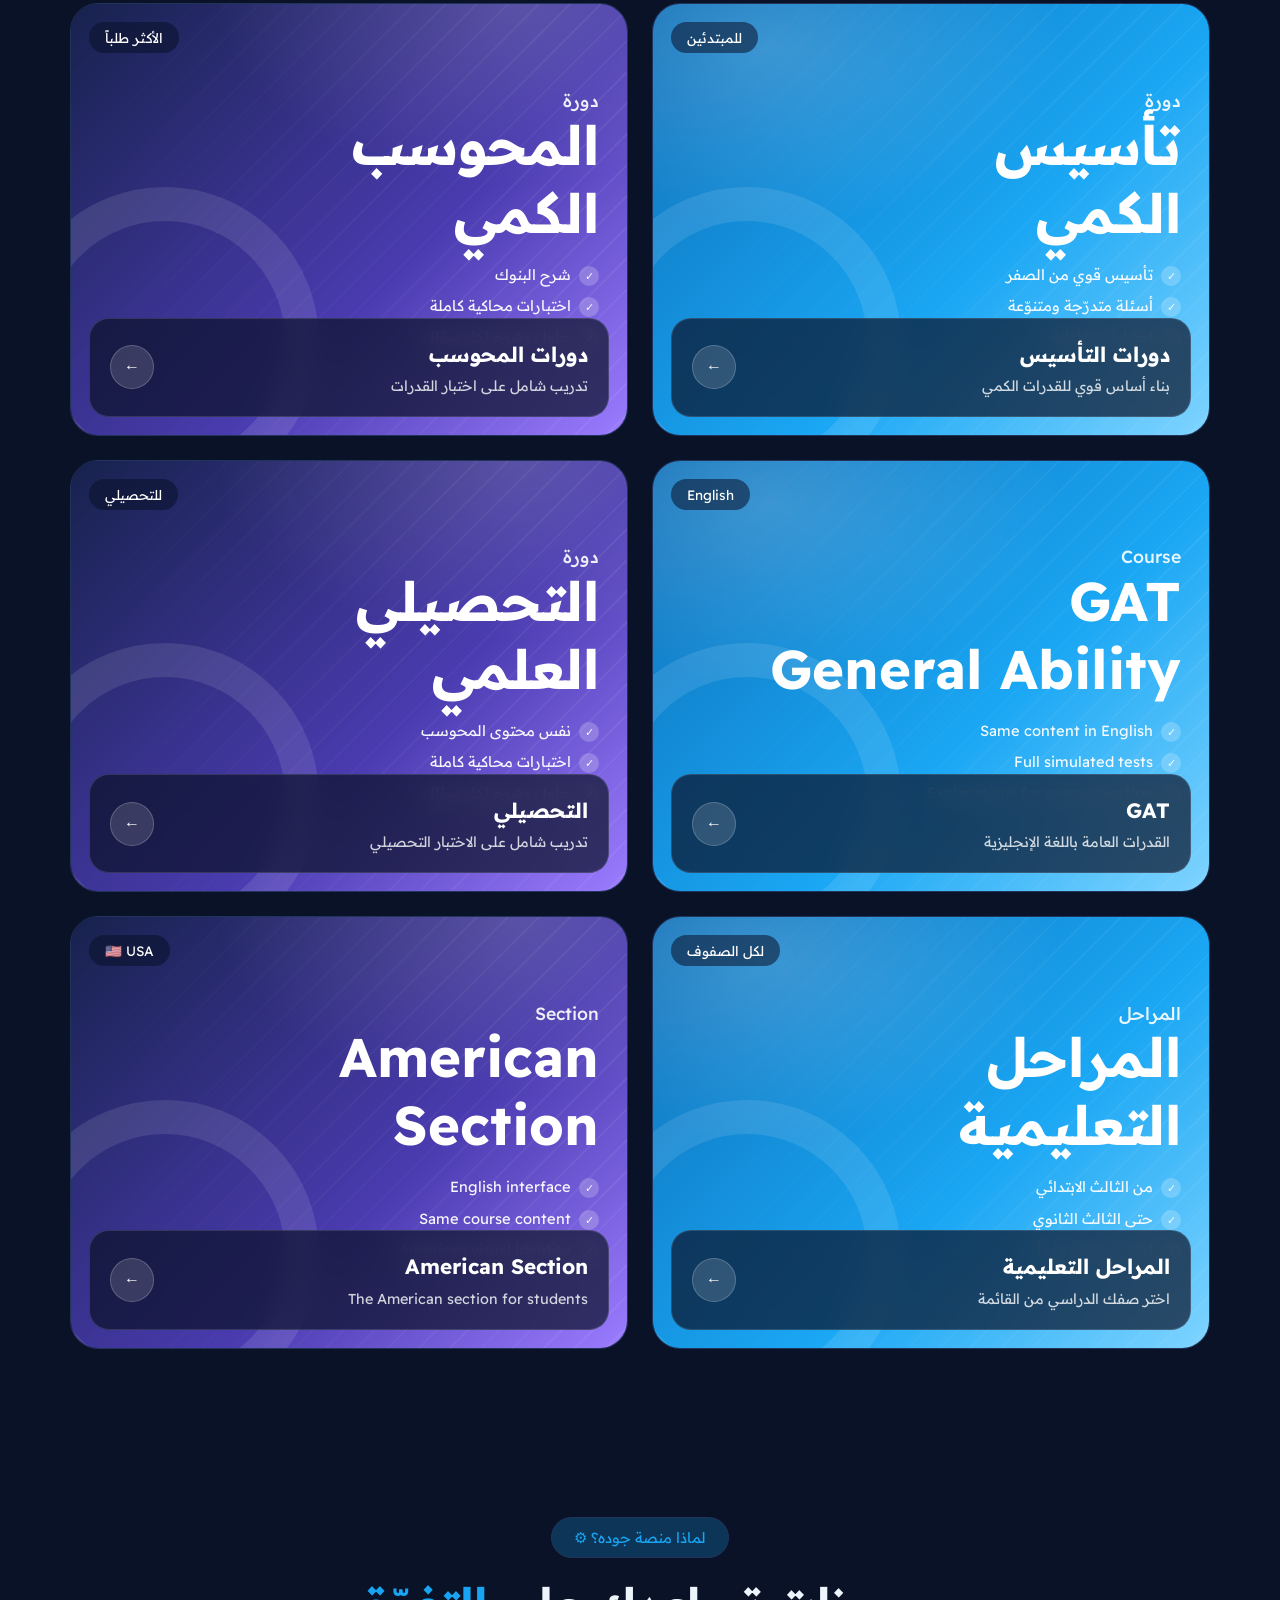
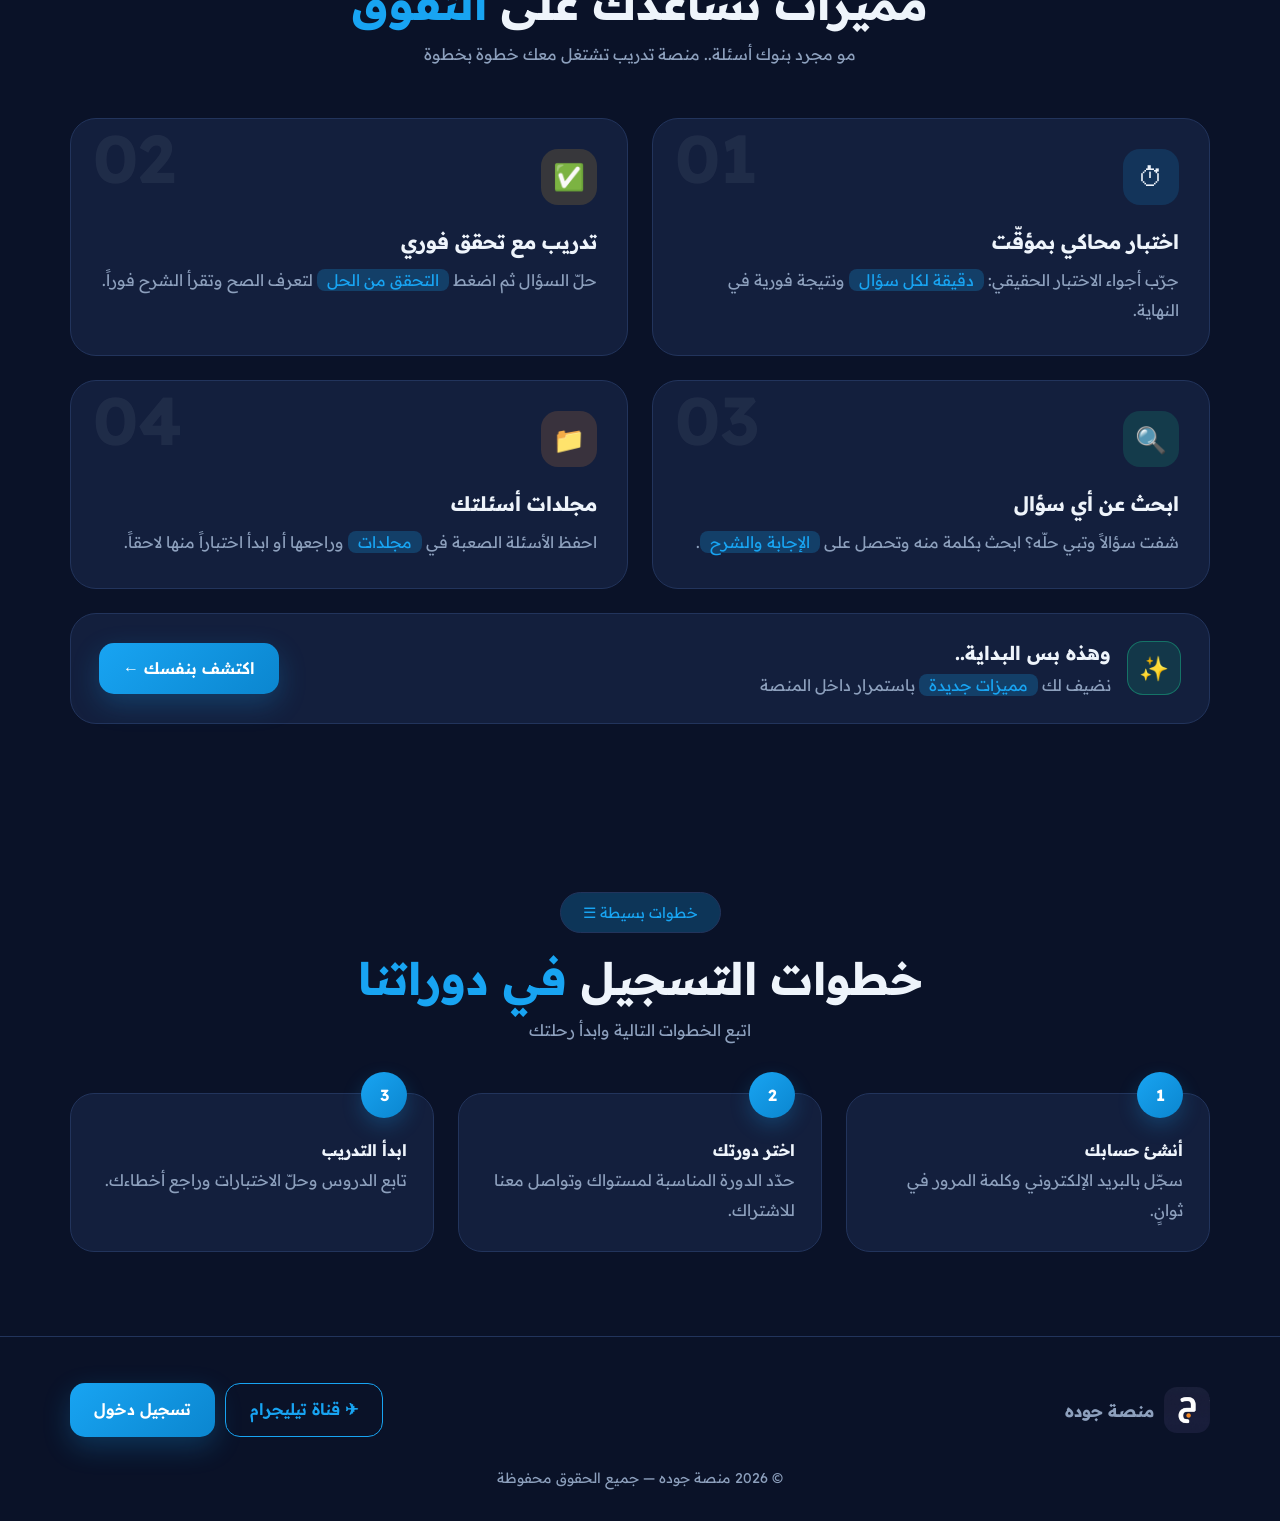
==== commit add79063: "Add files via upload" ====
--- a/index.html
+++ b/index.html
@@ -195,6 +195,26 @@
           <ul class="mini"><li>شرح البنوك</li><li>اختبارات محاكية كاملة</li><li>حلول وشرح لكل سؤال</li></ul></div>
         <div class="gl"><div><h3>دورات المحوسب</h3><p>تدريب شامل على اختبار القدرات</p></div><span class="ar">←</span></div>
       </a>
+      <a class="cc2 c-a rv" href="app.html#/course/gat">
+        <div class="bn"><span class="bd">English</span><div class="bt"><small>Course</small>GAT<br>General Ability</div>
+          <ul class="mini"><li>Same content in English</li><li>Full simulated tests</li><li>Explanations for every question</li></ul></div>
+        <div class="gl"><div><h3>GAT</h3><p>القدرات العامة باللغة الإنجليزية</p></div><span class="ar">←</span></div>
+      </a>
+      <a class="cc2 c-b rv" href="app.html#/course/tahsili">
+        <div class="bn"><span class="bd">للتحصيلي</span><div class="bt"><small>دورة</small>التحصيلي<br>العلمي</div>
+          <ul class="mini"><li>نفس محتوى المحوسب</li><li>اختبارات محاكية كاملة</li><li>حلول وشرح لكل سؤال</li></ul></div>
+        <div class="gl"><div><h3>التحصيلي</h3><p>تدريب شامل على الاختبار التحصيلي</p></div><span class="ar">←</span></div>
+      </a>
+      <a class="cc2 c-a rv" href="app.html#/course/stages">
+        <div class="bn"><span class="bd">لكل الصفوف</span><div class="bt"><small>المراحل</small>المراحل<br>التعليمية</div>
+          <ul class="mini"><li>من الثالث الابتدائي</li><li>حتى الثالث الثانوي</li><li>اختر مرحلتك وابدأ</li></ul></div>
+        <div class="gl"><div><h3>المراحل التعليمية</h3><p>اختر صفك الدراسي من القائمة</p></div><span class="ar">←</span></div>
+      </a>
+      <a class="cc2 c-b rv" href="app.html#/course/american">
+        <div class="bn"><span class="bd">🇺🇸 USA</span><div class="bt"><small>Section</small>American<br>Section</div>
+          <ul class="mini"><li>English interface</li><li>Same course content</li><li>American visual identity</li></ul></div>
+        <div class="gl"><div><h3>American Section</h3><p>The American section for students</p></div><span class="ar">←</span></div>
+      </a>
     </div>
   </div>
 </section>
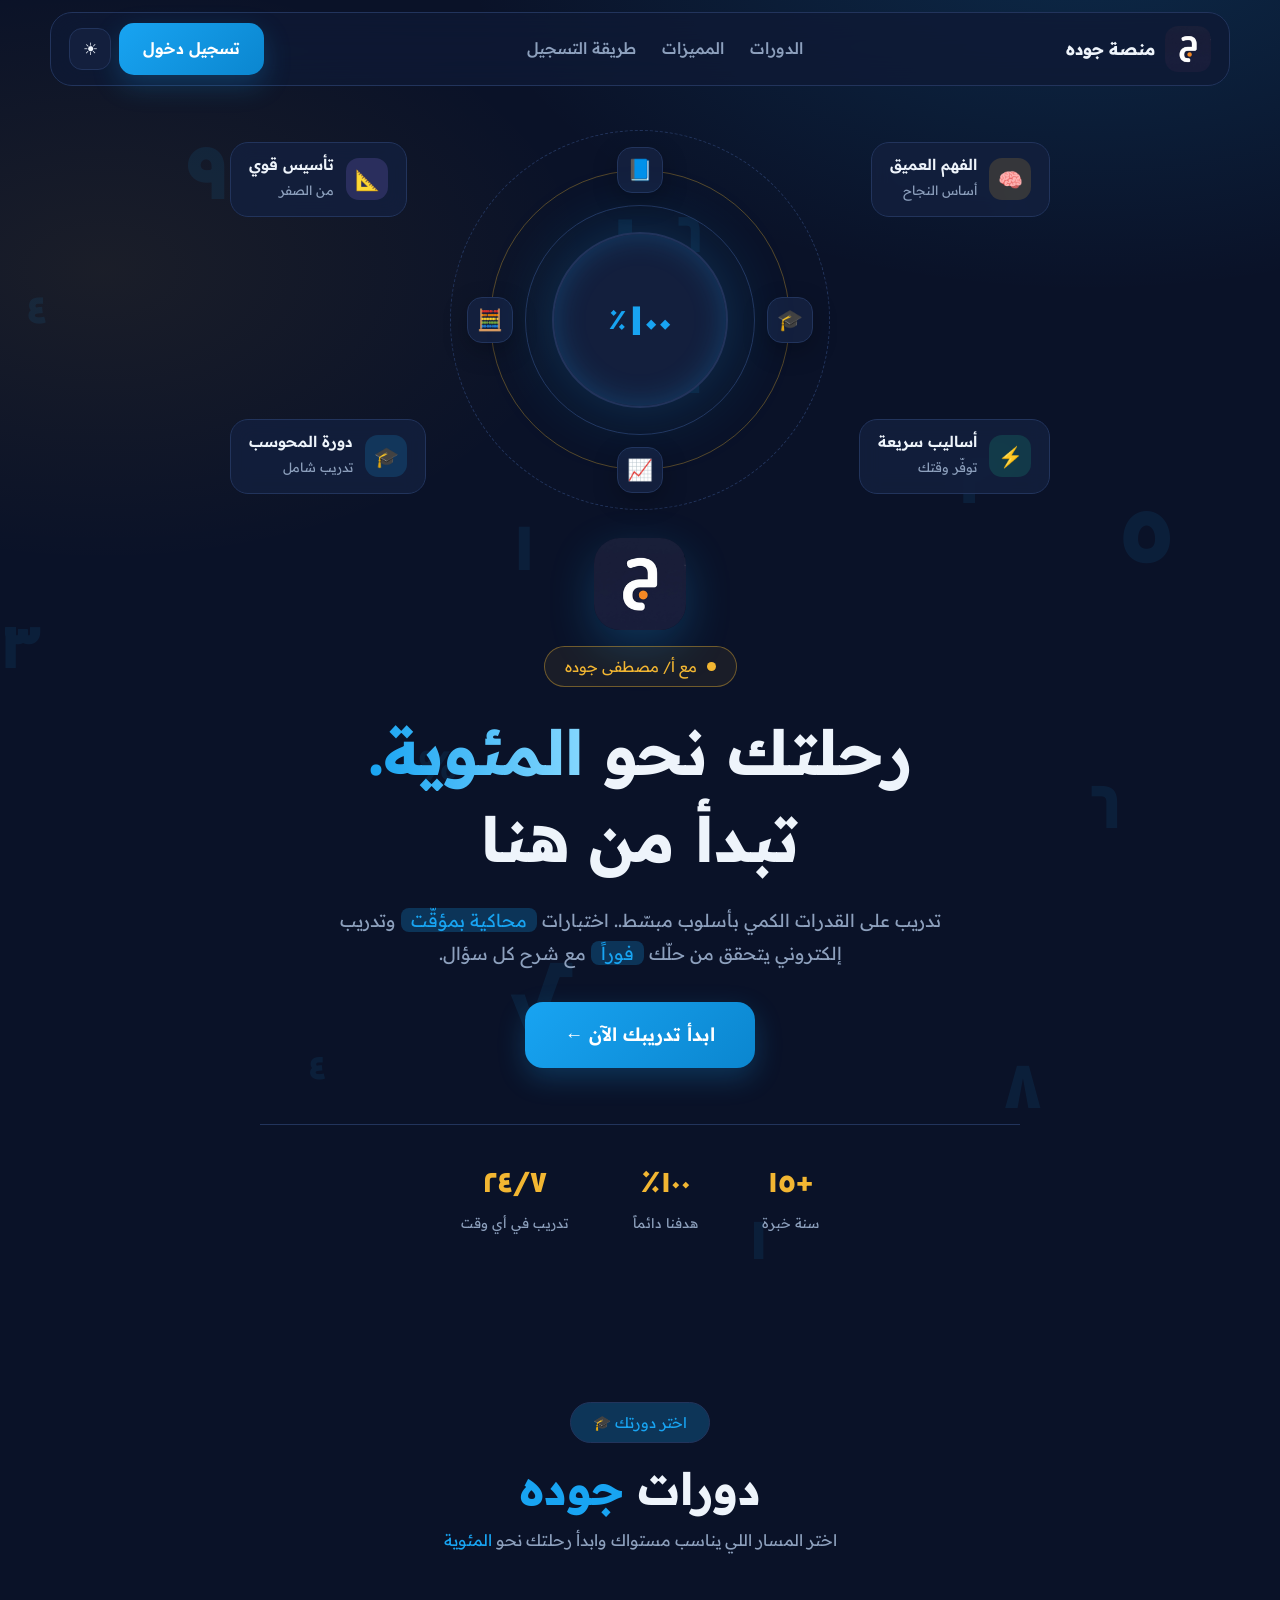
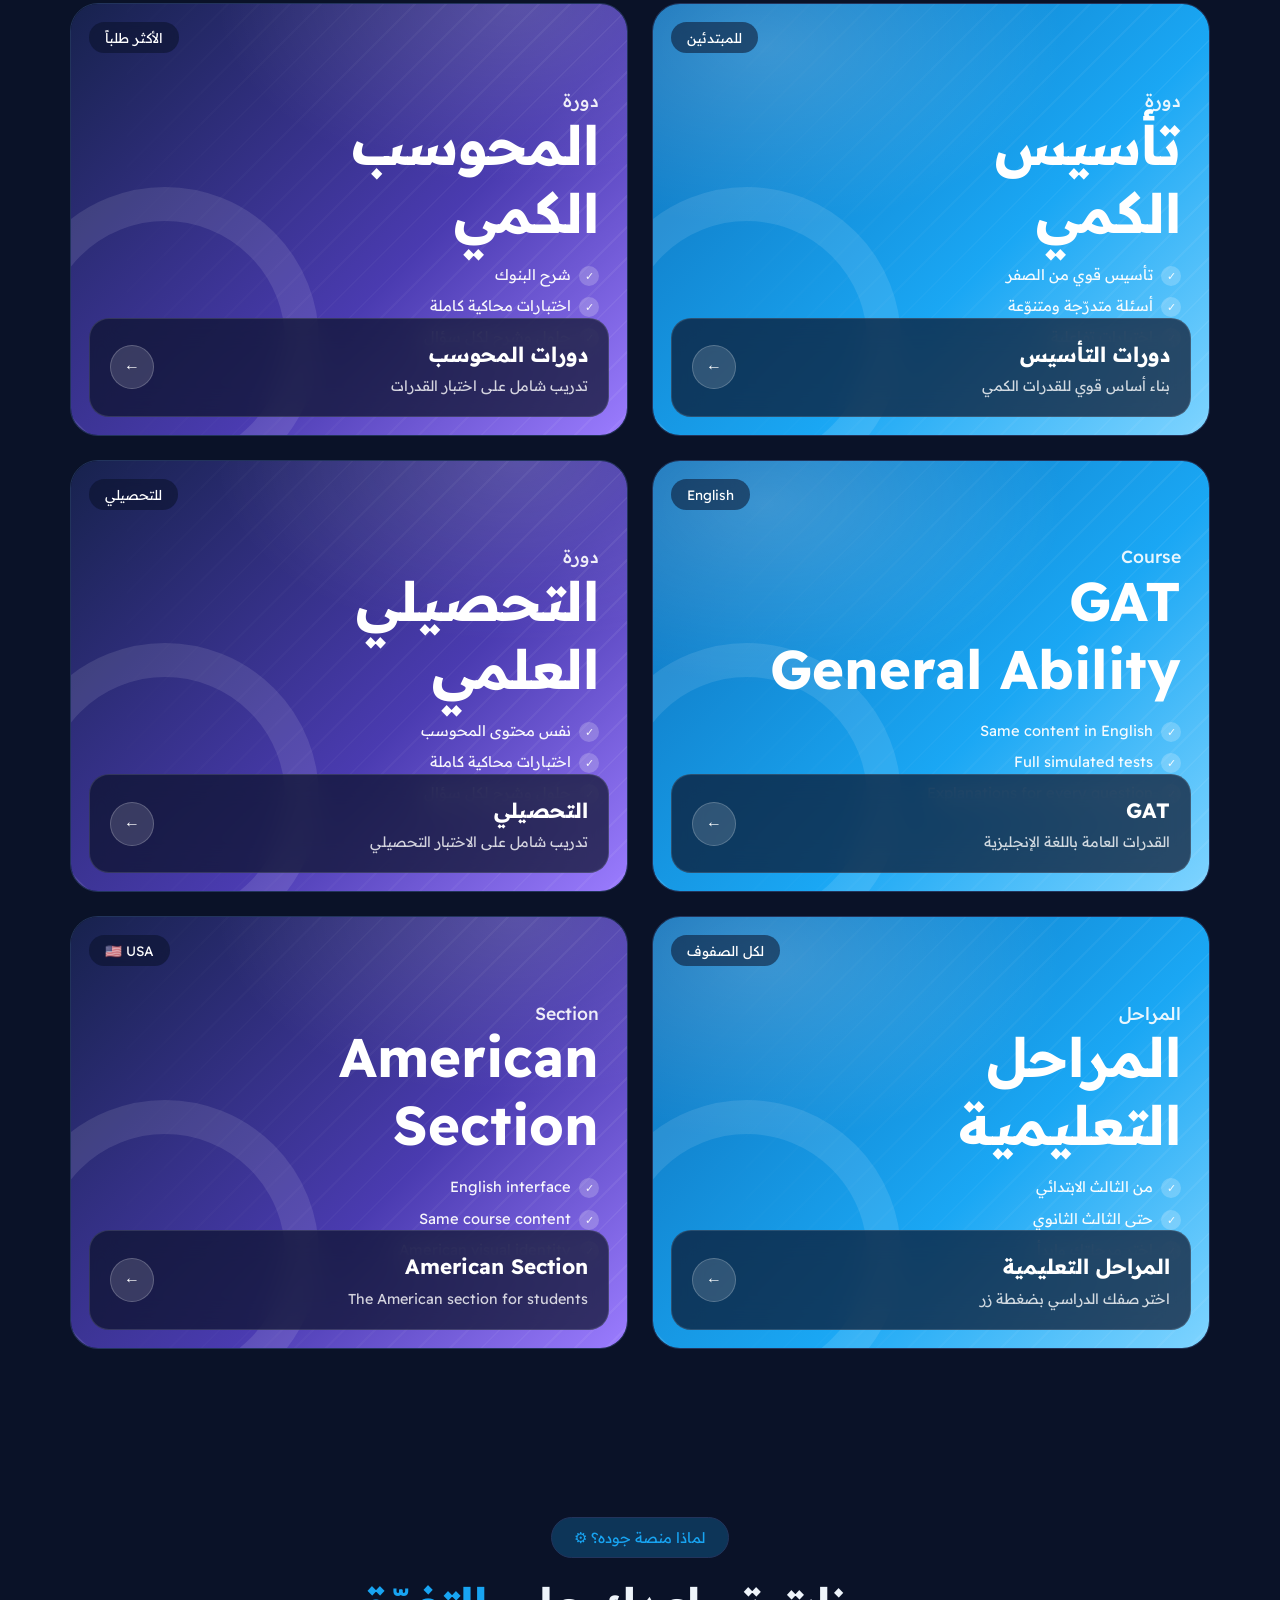
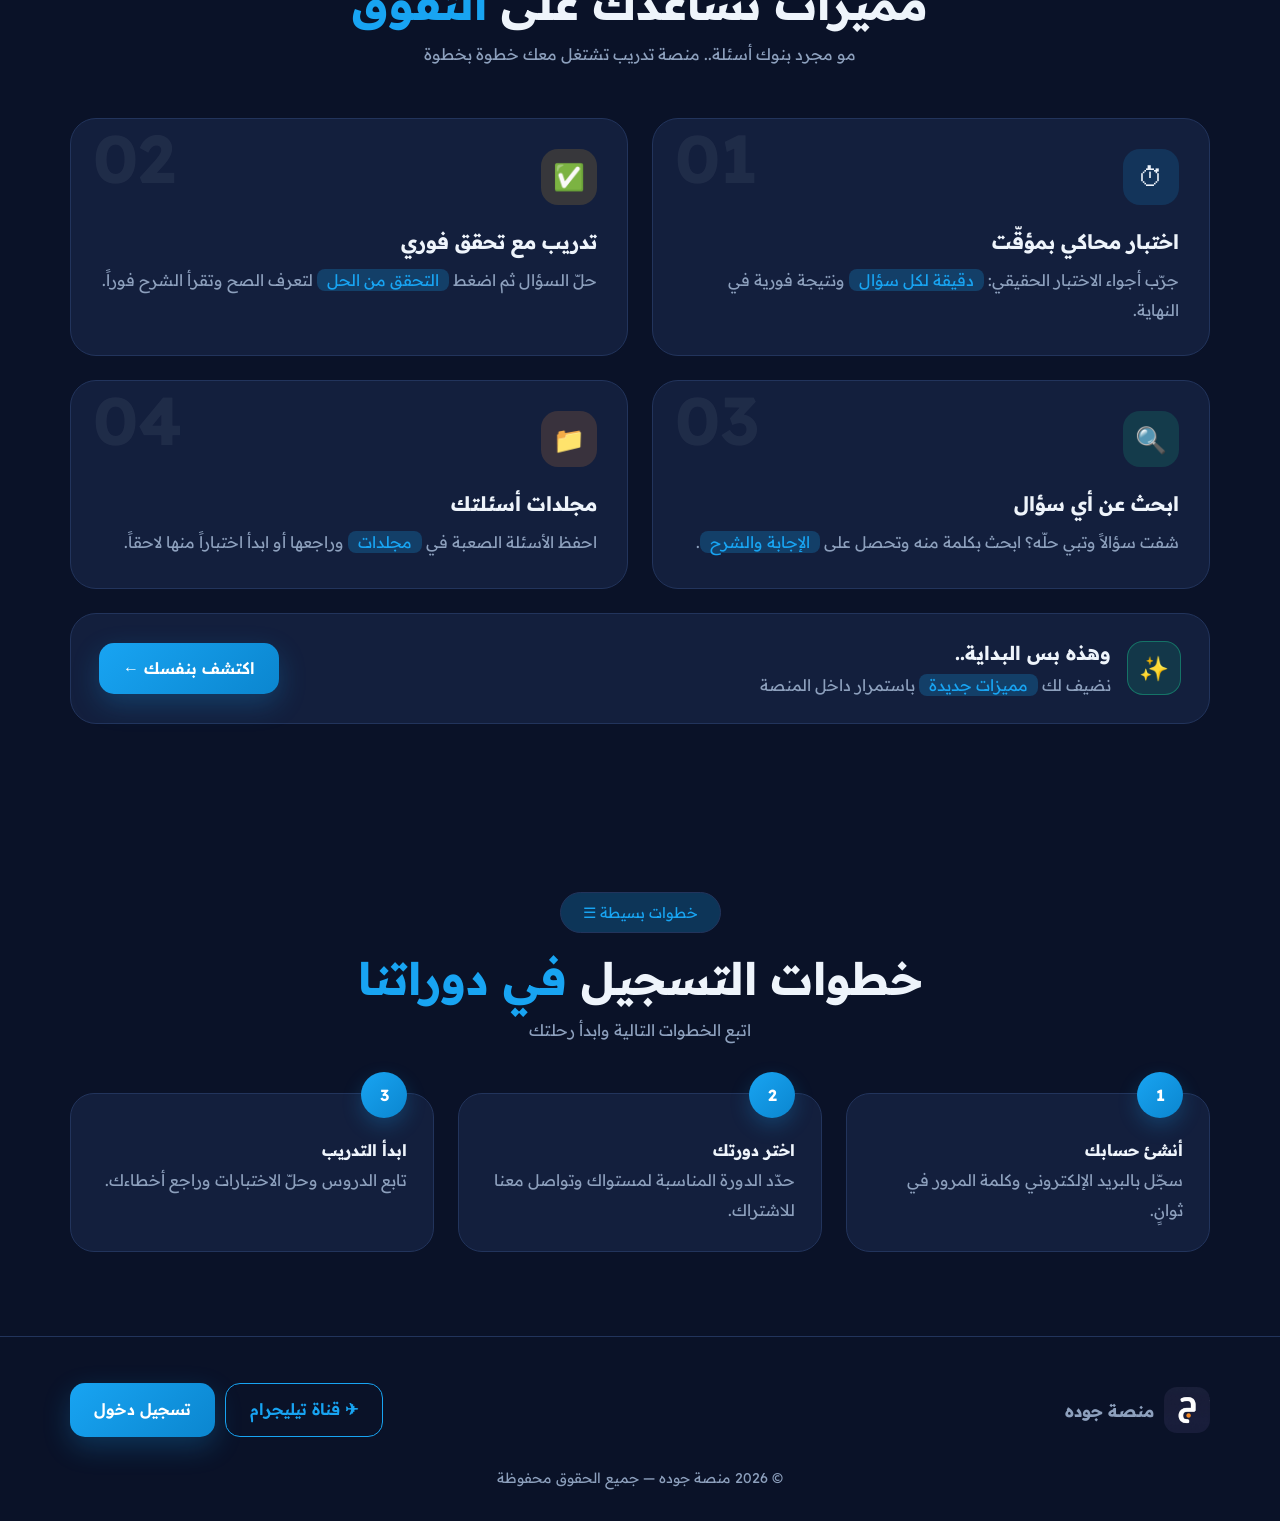
==== commit 82952ac2: "Add files via upload" ====
--- a/index.html
+++ b/index.html
@@ -138,6 +138,7 @@
   .stats{gap:26px}.cc2{aspect-ratio:4/3.5}
 }
 @media(prefers-reduced-motion:reduce){*{animation:none!important;transition:none!important}.rv{opacity:1;transform:none}}
+:root{--flag-us:url("data:image/svg+xml,%3Csvg%20xmlns%3D%22http%3A%2F%2Fwww.w3.org%2F2000%2Fsvg%22%20viewBox%3D%220%200%20190%20100%22%20preserveAspectRatio%3D%22xMidYMid%20slice%22%3E%3Crect%20y%3D%220.00%22%20width%3D%22190%22%20height%3D%228%22%20fill%3D%22%23b22234%22%2F%3E%3Crect%20y%3D%227.69%22%20width%3D%22190%22%20height%3D%228%22%20fill%3D%22%23fff%22%2F%3E%3Crect%20y%3D%2215.38%22%20width%3D%22190%22%20height%3D%228%22%20fill%3D%22%23b22234%22%2F%3E%3Crect%20y%3D%2223.08%22%20width%3D%22190%22%20height%3D%228%22%20fill%3D%22%23fff%22%2F%3E%3Crect%20y%3D%2230.77%22%20width%3D%22190%22%20height%3D%228%22%20fill%3D%22%23b22234%22%2F%3E%3Crect%20y%3D%2238.46%22%20width%3D%22190%22%20height%3D%228%22%20fill%3D%22%23fff%22%2F%3E%3Crect%20y%3D%2246.15%22%20width%3D%22190%22%20height%3D%228%22%20fill%3D%22%23b22234%22%2F%3E%3Crect%20y%3D%2253.85%22%20width%3D%22190%22%20height%3D%228%22%20fill%3D%22%23fff%22%2F%3E%3Crect%20y%3D%2261.54%22%20width%3D%22190%22%20height%3D%228%22%20fill%3D%22%23b22234%22%2F%3E%3Crect%20y%3D%2269.23%22%20width%3D%22190%22%20height%3D%228%22%20fill%3D%22%23fff%22%2F%3E%3Crect%20y%3D%2276.92%22%20width%3D%22190%22%20height%3D%228%22%20fill%3D%22%23b22234%22%2F%3E%3Crect%20y%3D%2284.62%22%20width%3D%22190%22%20height%3D%228%22%20fill%3D%22%23fff%22%2F%3E%3Crect%20y%3D%2292.31%22%20width%3D%22190%22%20height%3D%228%22%20fill%3D%22%23b22234%22%2F%3E%3Crect%20width%3D%2276%22%20height%3D%2253.85%22%20fill%3D%22%233c3b6e%22%2F%3E%3Ccircle%20cx%3D%226.3%22%20cy%3D%223.0%22%20r%3D%221.7%22%20fill%3D%22%23fff%22%2F%3E%3Ccircle%20cx%3D%2218.9%22%20cy%3D%223.0%22%20r%3D%221.7%22%20fill%3D%22%23fff%22%2F%3E%3Ccircle%20cx%3D%2231.5%22%20cy%3D%223.0%22%20r%3D%221.7%22%20fill%3D%22%23fff%22%2F%3E%3Ccircle%20cx%3D%2244.1%22%20cy%3D%223.0%22%20r%3D%221.7%22%20fill%3D%22%23fff%22%2F%3E%3Ccircle%20cx%3D%2256.7%22%20cy%3D%223.0%22%20r%3D%221.7%22%20fill%3D%22%23fff%22%2F%3E%3Ccircle%20cx%3D%2269.3%22%20cy%3D%223.0%22%20r%3D%221.7%22%20fill%3D%22%23fff%22%2F%3E%3Ccircle%20cx%3D%2212.6%22%20cy%3D%228.3%22%20r%3D%221.7%22%20fill%3D%22%23fff%22%2F%3E%3Ccircle%20cx%3D%2225.2%22%20cy%3D%228.3%22%20r%3D%221.7%22%20fill%3D%22%23fff%22%2F%3E%3Ccircle%20cx%3D%2237.8%22%20cy%3D%228.3%22%20r%3D%221.7%22%20fill%3D%22%23fff%22%2F%3E%3Ccircle%20cx%3D%2250.4%22%20cy%3D%228.3%22%20r%3D%221.7%22%20fill%3D%22%23fff%22%2F%3E%3Ccircle%20cx%3D%2263.0%22%20cy%3D%228.3%22%20r%3D%221.7%22%20fill%3D%22%23fff%22%2F%3E%3Ccircle%20cx%3D%226.3%22%20cy%3D%2213.7%22%20r%3D%221.7%22%20fill%3D%22%23fff%22%2F%3E%3Ccircle%20cx%3D%2218.9%22%20cy%3D%2213.7%22%20r%3D%221.7%22%20fill%3D%22%23fff%22%2F%3E%3Ccircle%20cx%3D%2231.5%22%20cy%3D%2213.7%22%20r%3D%221.7%22%20fill%3D%22%23fff%22%2F%3E%3Ccircle%20cx%3D%2244.1%22%20cy%3D%2213.7%22%20r%3D%221.7%22%20fill%3D%22%23fff%22%2F%3E%3Ccircle%20cx%3D%2256.7%22%20cy%3D%2213.7%22%20r%3D%221.7%22%20fill%3D%22%23fff%22%2F%3E%3Ccircle%20cx%3D%2269.3%22%20cy%3D%2213.7%22%20r%3D%221.7%22%20fill%3D%22%23fff%22%2F%3E%3Ccircle%20cx%3D%2212.6%22%20cy%3D%2219.0%22%20r%3D%221.7%22%20fill%3D%22%23fff%22%2F%3E%3Ccircle%20cx%3D%2225.2%22%20cy%3D%2219.0%22%20r%3D%221.7%22%20fill%3D%22%23fff%22%2F%3E%3Ccircle%20cx%3D%2237.8%22%20cy%3D%2219.0%22%20r%3D%221.7%22%20fill%3D%22%23fff%22%2F%3E%3Ccircle%20cx%3D%2250.4%22%20cy%3D%2219.0%22%20r%3D%221.7%22%20fill%3D%22%23fff%22%2F%3E%3Ccircle%20cx%3D%2263.0%22%20cy%3D%2219.0%22%20r%3D%221.7%22%20fill%3D%22%23fff%22%2F%3E%3Ccircle%20cx%3D%226.3%22%20cy%3D%2224.4%22%20r%3D%221.7%22%20fill%3D%22%23fff%22%2F%3E%3Ccircle%20cx%3D%2218.9%22%20cy%3D%2224.4%22%20r%3D%221.7%22%20fill%3D%22%23fff%22%2F%3E%3Ccircle%20cx%3D%2231.5%22%20cy%3D%2224.4%22%20r%3D%221.7%22%20fill%3D%22%23fff%22%2F%3E%3Ccircle%20cx%3D%2244.1%22%20cy%3D%2224.4%22%20r%3D%221.7%22%20fill%3D%22%23fff%22%2F%3E%3Ccircle%20cx%3D%2256.7%22%20cy%3D%2224.4%22%20r%3D%221.7%22%20fill%3D%22%23fff%22%2F%3E%3Ccircle%20cx%3D%2269.3%22%20cy%3D%2224.4%22%20r%3D%221.7%22%20fill%3D%22%23fff%22%2F%3E%3Ccircle%20cx%3D%2212.6%22%20cy%3D%2229.8%22%20r%3D%221.7%22%20fill%3D%22%23fff%22%2F%3E%3Ccircle%20cx%3D%2225.2%22%20cy%3D%2229.8%22%20r%3D%221.7%22%20fill%3D%22%23fff%22%2F%3E%3Ccircle%20cx%3D%2237.8%22%20cy%3D%2229.8%22%20r%3D%221.7%22%20fill%3D%22%23fff%22%2F%3E%3Ccircle%20cx%3D%2250.4%22%20cy%3D%2229.8%22%20r%3D%221.7%22%20fill%3D%22%23fff%22%2F%3E%3Ccircle%20cx%3D%2263.0%22%20cy%3D%2229.8%22%20r%3D%221.7%22%20fill%3D%22%23fff%22%2F%3E%3Ccircle%20cx%3D%226.3%22%20cy%3D%2235.1%22%20r%3D%221.7%22%20fill%3D%22%23fff%22%2F%3E%3Ccircle%20cx%3D%2218.9%22%20cy%3D%2235.1%22%20r%3D%221.7%22%20fill%3D%22%23fff%22%2F%3E%3Ccircle%20cx%3D%2231.5%22%20cy%3D%2235.1%22%20r%3D%221.7%22%20fill%3D%22%23fff%22%2F%3E%3Ccircle%20cx%3D%2244.1%22%20cy%3D%2235.1%22%20r%3D%221.7%22%20fill%3D%22%23fff%22%2F%3E%3Ccircle%20cx%3D%2256.7%22%20cy%3D%2235.1%22%20r%3D%221.7%22%20fill%3D%22%23fff%22%2F%3E%3Ccircle%20cx%3D%2269.3%22%20cy%3D%2235.1%22%20r%3D%221.7%22%20fill%3D%22%23fff%22%2F%3E%3Ccircle%20cx%3D%2212.6%22%20cy%3D%2240.4%22%20r%3D%221.7%22%20fill%3D%22%23fff%22%2F%3E%3Ccircle%20cx%3D%2225.2%22%20cy%3D%2240.4%22%20r%3D%221.7%22%20fill%3D%22%23fff%22%2F%3E%3Ccircle%20cx%3D%2237.8%22%20cy%3D%2240.4%22%20r%3D%221.7%22%20fill%3D%22%23fff%22%2F%3E%3Ccircle%20cx%3D%2250.4%22%20cy%3D%2240.4%22%20r%3D%221.7%22%20fill%3D%22%23fff%22%2F%3E%3Ccircle%20cx%3D%2263.0%22%20cy%3D%2240.4%22%20r%3D%221.7%22%20fill%3D%22%23fff%22%2F%3E%3Ccircle%20cx%3D%226.3%22%20cy%3D%2245.8%22%20r%3D%221.7%22%20fill%3D%22%23fff%22%2F%3E%3Ccircle%20cx%3D%2218.9%22%20cy%3D%2245.8%22%20r%3D%221.7%22%20fill%3D%22%23fff%22%2F%3E%3Ccircle%20cx%3D%2231.5%22%20cy%3D%2245.8%22%20r%3D%221.7%22%20fill%3D%22%23fff%22%2F%3E%3Ccircle%20cx%3D%2244.1%22%20cy%3D%2245.8%22%20r%3D%221.7%22%20fill%3D%22%23fff%22%2F%3E%3Ccircle%20cx%3D%2256.7%22%20cy%3D%2245.8%22%20r%3D%221.7%22%20fill%3D%22%23fff%22%2F%3E%3Ccircle%20cx%3D%2269.3%22%20cy%3D%2245.8%22%20r%3D%221.7%22%20fill%3D%22%23fff%22%2F%3E%3C%2Fsvg%3E");--flag-sa:url("data:image/svg+xml,%3Csvg%20xmlns%3D%22http%3A%2F%2Fwww.w3.org%2F2000%2Fsvg%22%20viewBox%3D%220%200%20300%20200%22%20preserveAspectRatio%3D%22xMidYMid%20slice%22%3E%3Crect%20width%3D%22300%22%20height%3D%22200%22%20fill%3D%22%23006c35%22%2F%3E%3Ctext%20x%3D%22150%22%20y%3D%2292%22%20fill%3D%22%23fff%22%20font-size%3D%2227%22%20font-weight%3D%22bold%22%20text-anchor%3D%22middle%22%20font-family%3D%22Arial%2CTahoma%2Csans-serif%22%3E%D9%84%D8%A7%20%D8%A5%D9%84%D9%87%20%D8%A5%D9%84%D8%A7%20%D8%A7%D9%84%D9%84%D9%87%20%D9%85%D8%AD%D9%85%D8%AF%20%D8%B1%D8%B3%D9%88%D9%84%20%D8%A7%D9%84%D9%84%D9%87%3C%2Ftext%3E%3Cpath%20d%3D%22M62%20146%20L226%20138%20L226%20152%20Z%22%20fill%3D%22%23fff%22%2F%3E%3Crect%20x%3D%22226%22%20y%3D%22128%22%20width%3D%226%22%20height%3D%2234%22%20rx%3D%222%22%20fill%3D%22%23fff%22%2F%3E%3Crect%20x%3D%22232%22%20y%3D%22140%22%20width%3D%2224%22%20height%3D%2210%22%20rx%3D%224%22%20fill%3D%22%23fff%22%2F%3E%3C%2Fsvg%3E")}.cc2{isolation:isolate}.cc2 .wm{position:absolute;inset:0;z-index:-1;border-radius:inherit;opacity:.26;background-size:cover;background-position:center;pointer-events:none}.cc2 .wm.us{background-image:var(--flag-us)}.cc2 .wm.sa{background-image:var(--flag-sa)}
 </style>
 </head>
 <body>
@@ -195,7 +196,7 @@
           <ul class="mini"><li>شرح البنوك</li><li>اختبارات محاكية كاملة</li><li>حلول وشرح لكل سؤال</li></ul></div>
         <div class="gl"><div><h3>دورات المحوسب</h3><p>تدريب شامل على اختبار القدرات</p></div><span class="ar">←</span></div>
       </a>
-      <a class="cc2 c-a rv" href="app.html#/course/gat">
+      <a class="cc2 c-a rv" href="app.html#/course/gat"><i class="wm us"></i>
         <div class="bn"><span class="bd">English</span><div class="bt"><small>Course</small>GAT<br>General Ability</div>
           <ul class="mini"><li>Same content in English</li><li>Full simulated tests</li><li>Explanations for every question</li></ul></div>
         <div class="gl"><div><h3>GAT</h3><p>القدرات العامة باللغة الإنجليزية</p></div><span class="ar">←</span></div>
@@ -205,12 +206,12 @@
           <ul class="mini"><li>نفس محتوى المحوسب</li><li>اختبارات محاكية كاملة</li><li>حلول وشرح لكل سؤال</li></ul></div>
         <div class="gl"><div><h3>التحصيلي</h3><p>تدريب شامل على الاختبار التحصيلي</p></div><span class="ar">←</span></div>
       </a>
-      <a class="cc2 c-a rv" href="app.html#/course/stages">
+      <a class="cc2 c-a rv" href="app.html#/course/stages"><i class="wm sa"></i>
         <div class="bn"><span class="bd">لكل الصفوف</span><div class="bt"><small>المراحل</small>المراحل<br>التعليمية</div>
           <ul class="mini"><li>من الثالث الابتدائي</li><li>حتى الثالث الثانوي</li><li>اختر مرحلتك وابدأ</li></ul></div>
-        <div class="gl"><div><h3>المراحل التعليمية</h3><p>اختر صفك الدراسي من القائمة</p></div><span class="ar">←</span></div>
-      </a>
-      <a class="cc2 c-b rv" href="app.html#/course/american">
+        <div class="gl"><div><h3>المراحل التعليمية</h3><p>اختر صفك الدراسي بضغطة زر</p></div><span class="ar">←</span></div>
+      </a>
+      <a class="cc2 c-b rv" href="app.html#/course/american"><i class="wm us"></i>
         <div class="bn"><span class="bd">🇺🇸 USA</span><div class="bt"><small>Section</small>American<br>Section</div>
           <ul class="mini"><li>English interface</li><li>Same course content</li><li>American visual identity</li></ul></div>
         <div class="gl"><div><h3>American Section</h3><p>The American section for students</p></div><span class="ar">←</span></div>
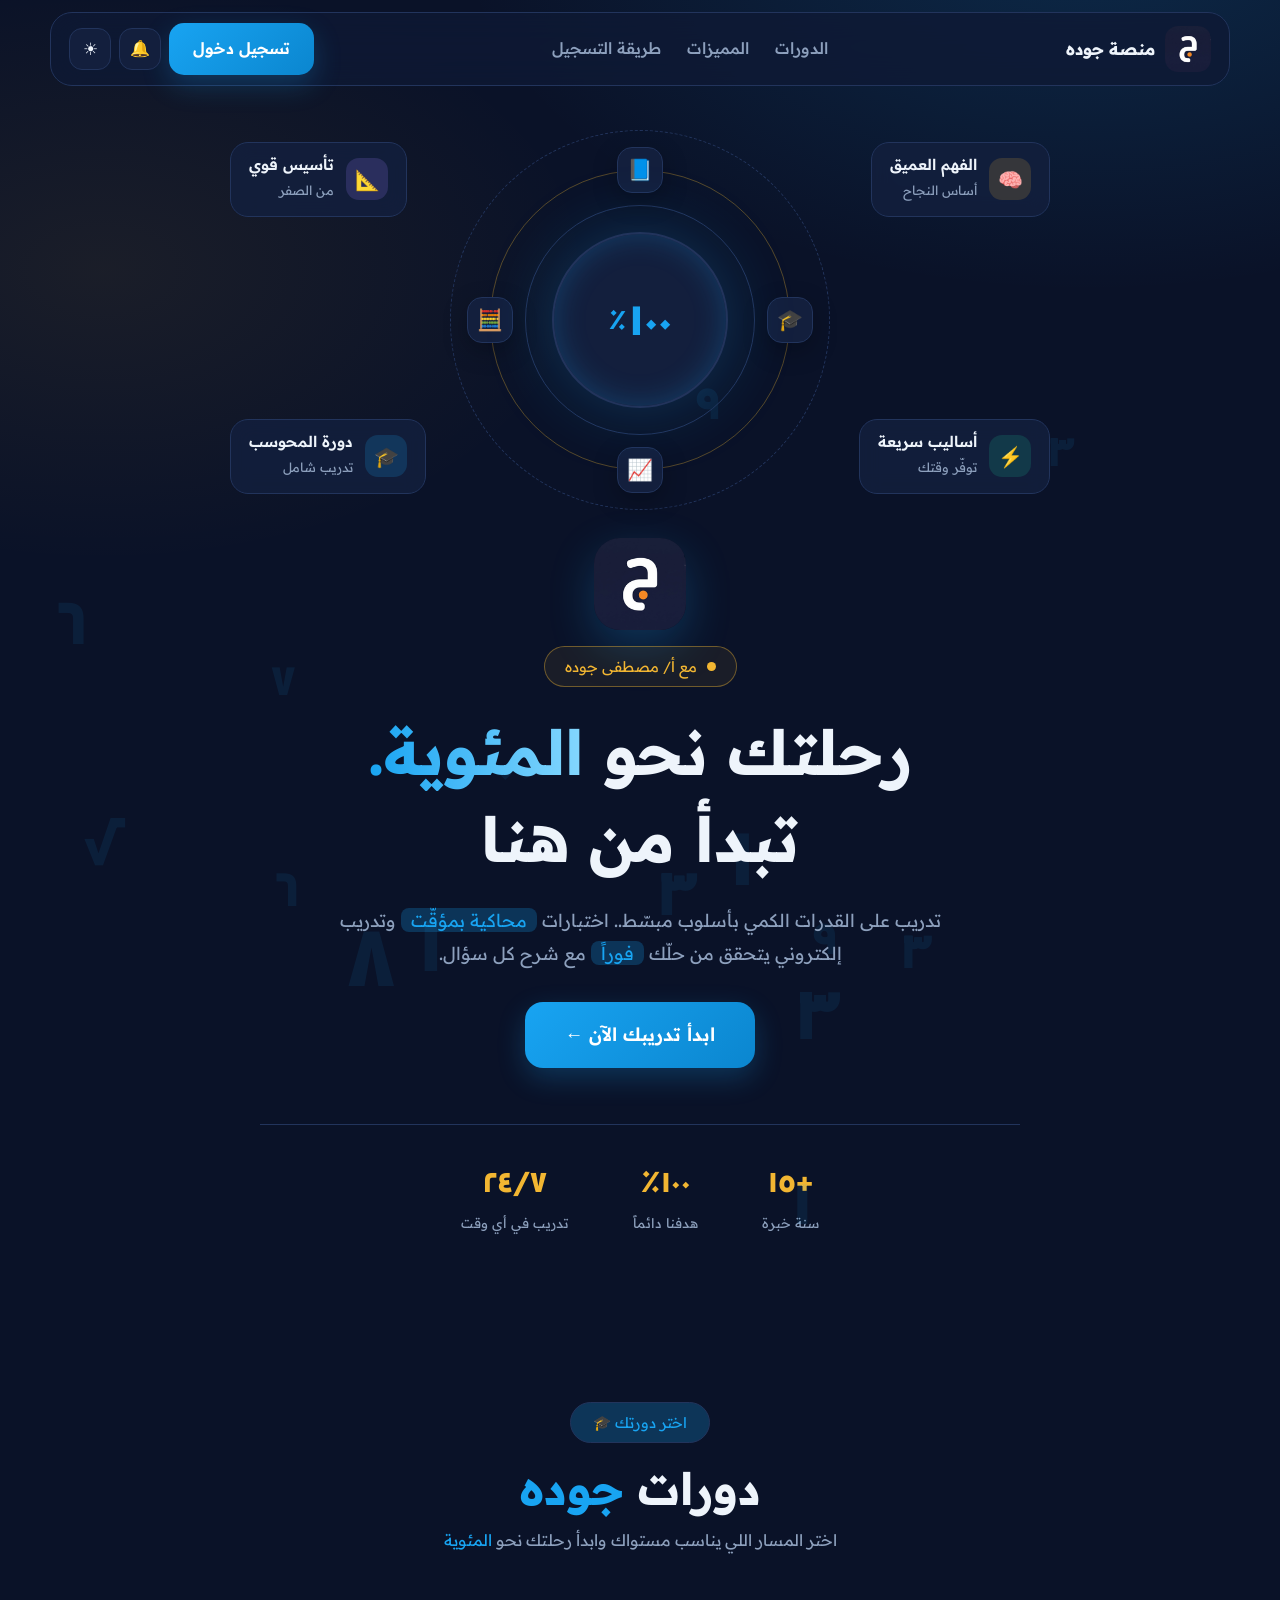
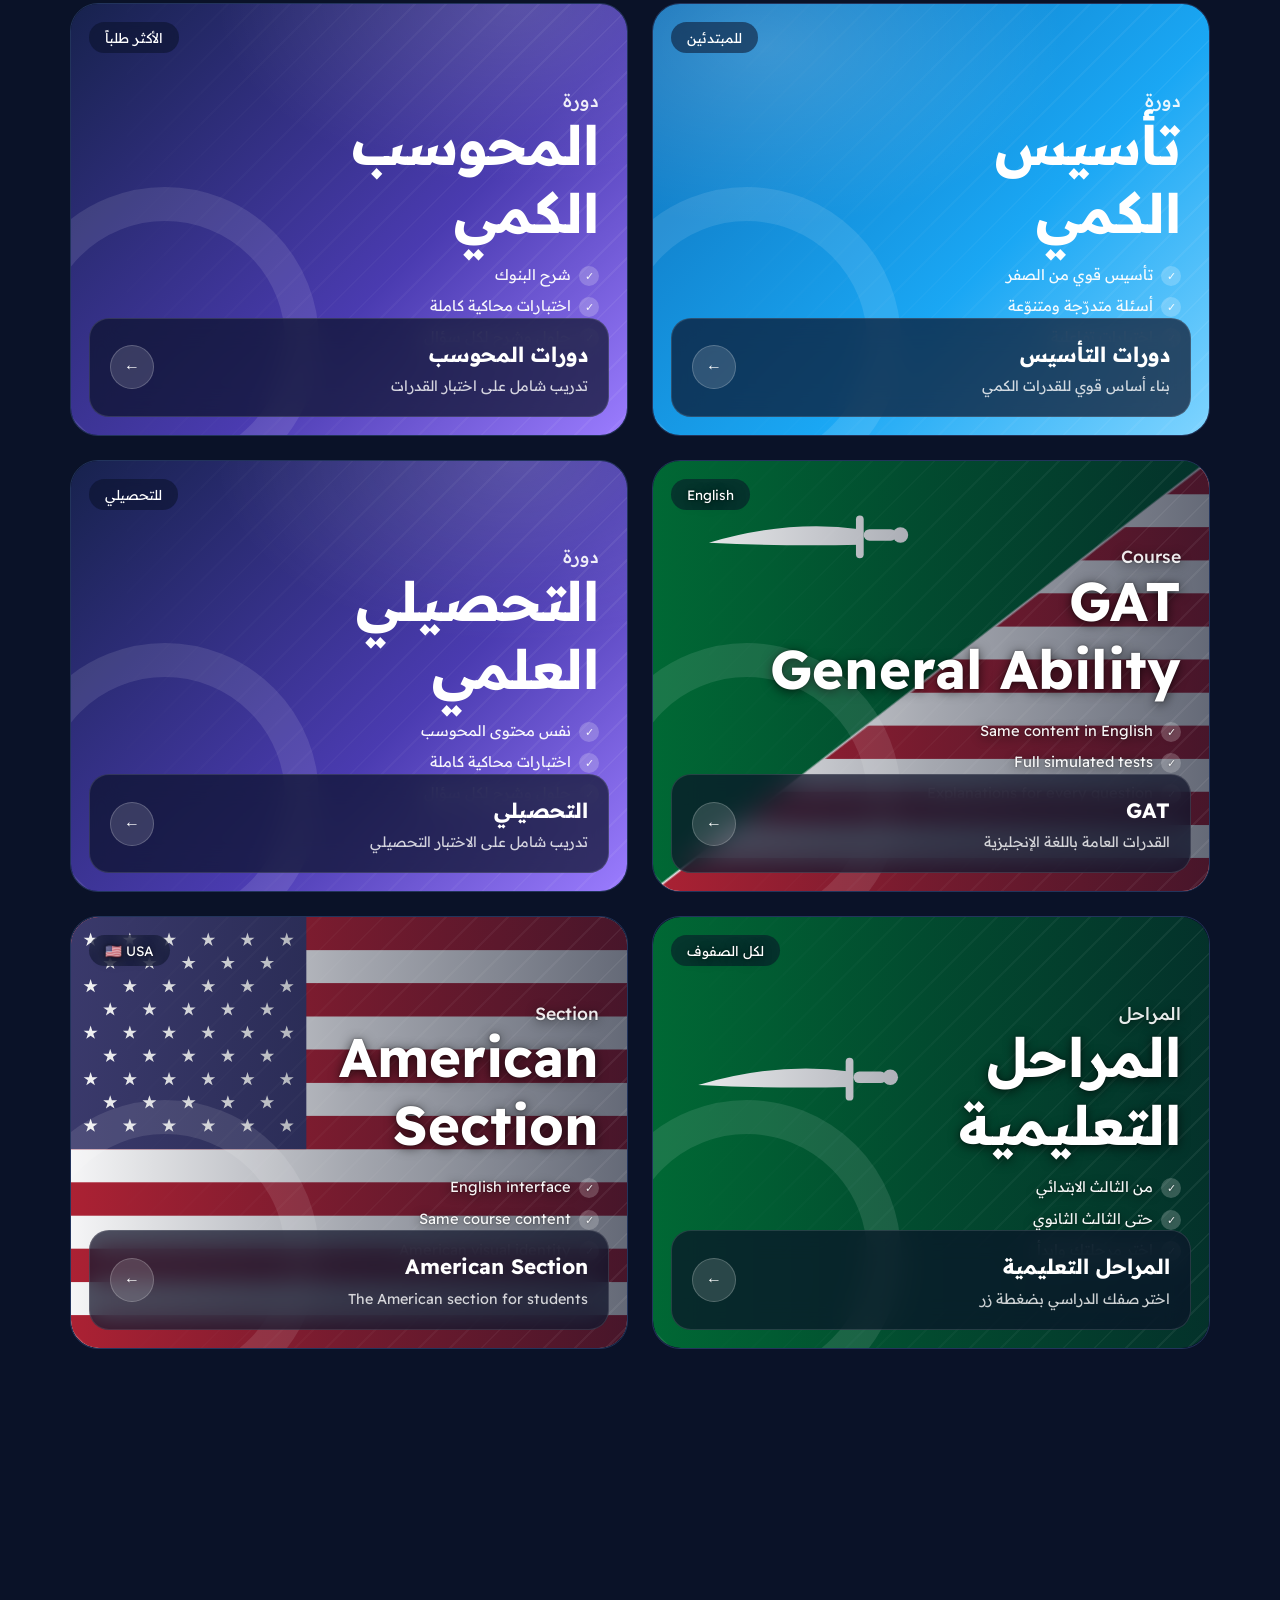
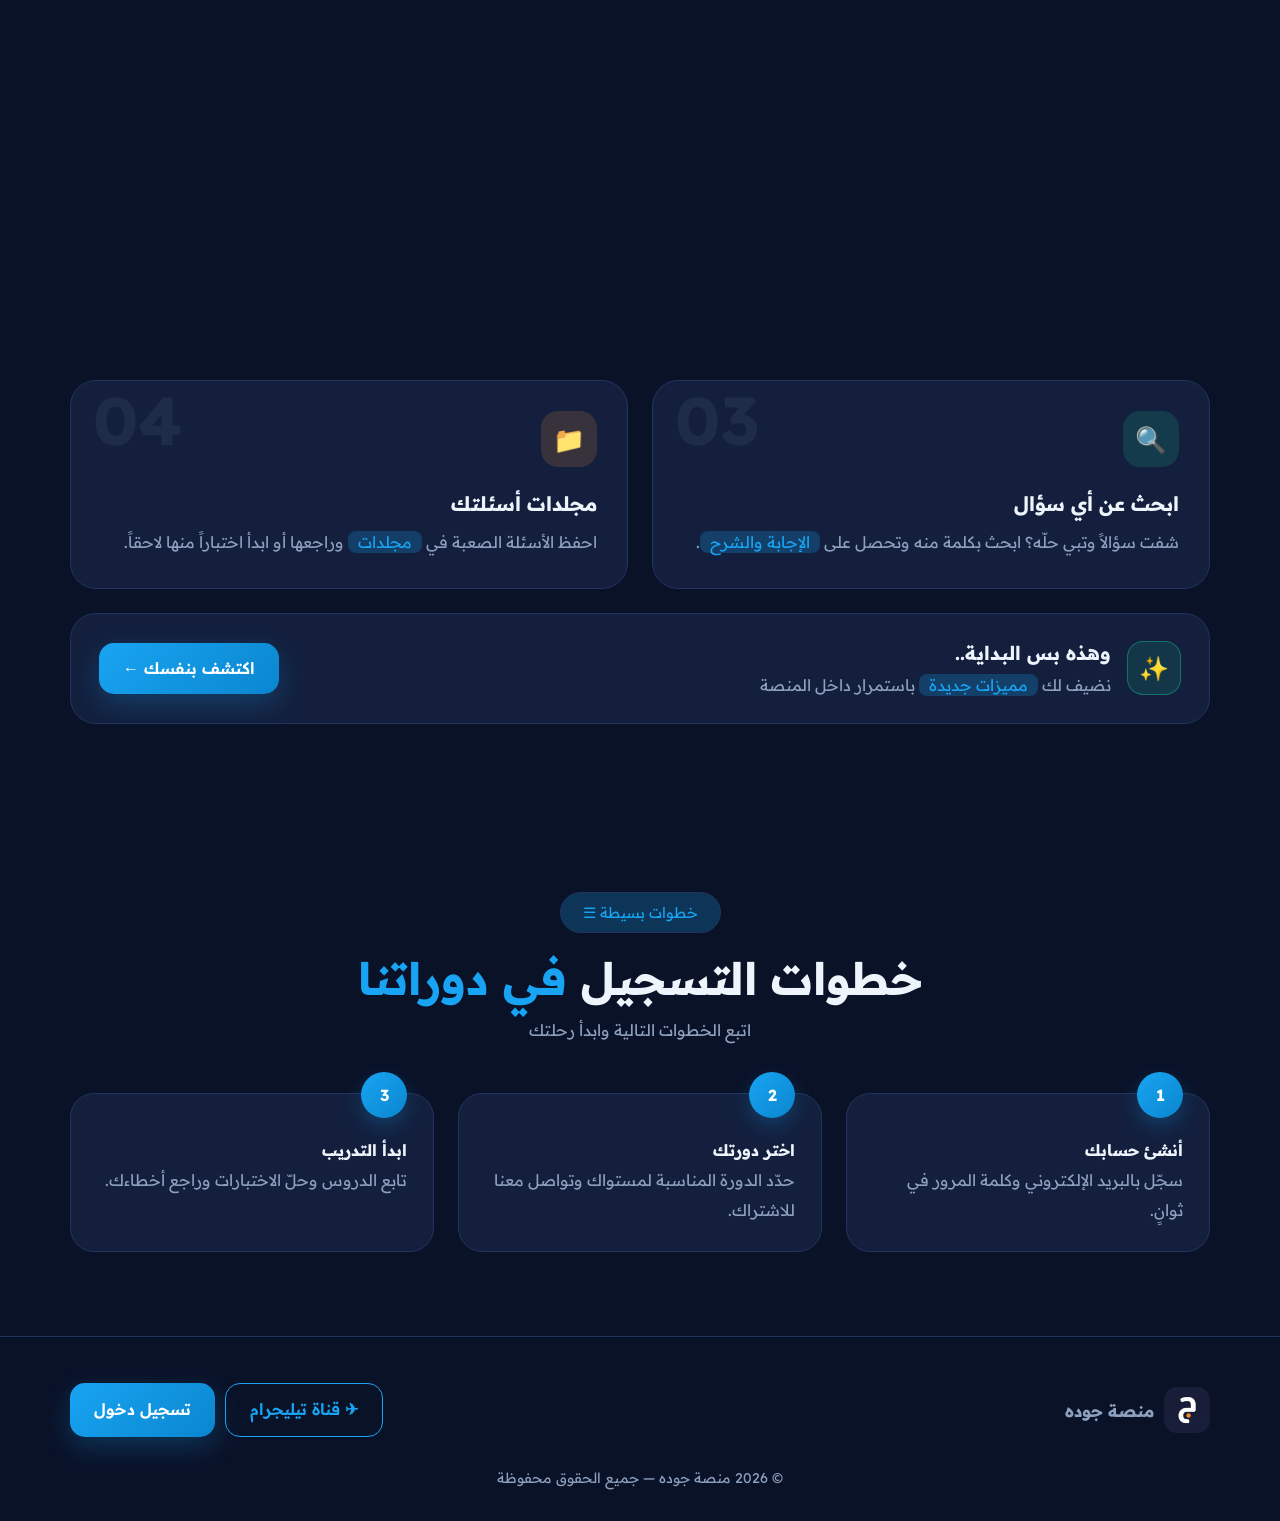
==== commit c57a13f1: "Add files via upload" ====
--- a/index.html
+++ b/index.html
@@ -138,7 +138,7 @@
   .stats{gap:26px}.cc2{aspect-ratio:4/3.5}
 }
 @media(prefers-reduced-motion:reduce){*{animation:none!important;transition:none!important}.rv{opacity:1;transform:none}}
-:root{--flag-us:url("data:image/svg+xml,%3Csvg%20xmlns%3D%22http%3A%2F%2Fwww.w3.org%2F2000%2Fsvg%22%20viewBox%3D%220%200%20190%20100%22%20preserveAspectRatio%3D%22xMidYMid%20slice%22%3E%3Crect%20y%3D%220.00%22%20width%3D%22190%22%20height%3D%228%22%20fill%3D%22%23b22234%22%2F%3E%3Crect%20y%3D%227.69%22%20width%3D%22190%22%20height%3D%228%22%20fill%3D%22%23fff%22%2F%3E%3Crect%20y%3D%2215.38%22%20width%3D%22190%22%20height%3D%228%22%20fill%3D%22%23b22234%22%2F%3E%3Crect%20y%3D%2223.08%22%20width%3D%22190%22%20height%3D%228%22%20fill%3D%22%23fff%22%2F%3E%3Crect%20y%3D%2230.77%22%20width%3D%22190%22%20height%3D%228%22%20fill%3D%22%23b22234%22%2F%3E%3Crect%20y%3D%2238.46%22%20width%3D%22190%22%20height%3D%228%22%20fill%3D%22%23fff%22%2F%3E%3Crect%20y%3D%2246.15%22%20width%3D%22190%22%20height%3D%228%22%20fill%3D%22%23b22234%22%2F%3E%3Crect%20y%3D%2253.85%22%20width%3D%22190%22%20height%3D%228%22%20fill%3D%22%23fff%22%2F%3E%3Crect%20y%3D%2261.54%22%20width%3D%22190%22%20height%3D%228%22%20fill%3D%22%23b22234%22%2F%3E%3Crect%20y%3D%2269.23%22%20width%3D%22190%22%20height%3D%228%22%20fill%3D%22%23fff%22%2F%3E%3Crect%20y%3D%2276.92%22%20width%3D%22190%22%20height%3D%228%22%20fill%3D%22%23b22234%22%2F%3E%3Crect%20y%3D%2284.62%22%20width%3D%22190%22%20height%3D%228%22%20fill%3D%22%23fff%22%2F%3E%3Crect%20y%3D%2292.31%22%20width%3D%22190%22%20height%3D%228%22%20fill%3D%22%23b22234%22%2F%3E%3Crect%20width%3D%2276%22%20height%3D%2253.85%22%20fill%3D%22%233c3b6e%22%2F%3E%3Ccircle%20cx%3D%226.3%22%20cy%3D%223.0%22%20r%3D%221.7%22%20fill%3D%22%23fff%22%2F%3E%3Ccircle%20cx%3D%2218.9%22%20cy%3D%223.0%22%20r%3D%221.7%22%20fill%3D%22%23fff%22%2F%3E%3Ccircle%20cx%3D%2231.5%22%20cy%3D%223.0%22%20r%3D%221.7%22%20fill%3D%22%23fff%22%2F%3E%3Ccircle%20cx%3D%2244.1%22%20cy%3D%223.0%22%20r%3D%221.7%22%20fill%3D%22%23fff%22%2F%3E%3Ccircle%20cx%3D%2256.7%22%20cy%3D%223.0%22%20r%3D%221.7%22%20fill%3D%22%23fff%22%2F%3E%3Ccircle%20cx%3D%2269.3%22%20cy%3D%223.0%22%20r%3D%221.7%22%20fill%3D%22%23fff%22%2F%3E%3Ccircle%20cx%3D%2212.6%22%20cy%3D%228.3%22%20r%3D%221.7%22%20fill%3D%22%23fff%22%2F%3E%3Ccircle%20cx%3D%2225.2%22%20cy%3D%228.3%22%20r%3D%221.7%22%20fill%3D%22%23fff%22%2F%3E%3Ccircle%20cx%3D%2237.8%22%20cy%3D%228.3%22%20r%3D%221.7%22%20fill%3D%22%23fff%22%2F%3E%3Ccircle%20cx%3D%2250.4%22%20cy%3D%228.3%22%20r%3D%221.7%22%20fill%3D%22%23fff%22%2F%3E%3Ccircle%20cx%3D%2263.0%22%20cy%3D%228.3%22%20r%3D%221.7%22%20fill%3D%22%23fff%22%2F%3E%3Ccircle%20cx%3D%226.3%22%20cy%3D%2213.7%22%20r%3D%221.7%22%20fill%3D%22%23fff%22%2F%3E%3Ccircle%20cx%3D%2218.9%22%20cy%3D%2213.7%22%20r%3D%221.7%22%20fill%3D%22%23fff%22%2F%3E%3Ccircle%20cx%3D%2231.5%22%20cy%3D%2213.7%22%20r%3D%221.7%22%20fill%3D%22%23fff%22%2F%3E%3Ccircle%20cx%3D%2244.1%22%20cy%3D%2213.7%22%20r%3D%221.7%22%20fill%3D%22%23fff%22%2F%3E%3Ccircle%20cx%3D%2256.7%22%20cy%3D%2213.7%22%20r%3D%221.7%22%20fill%3D%22%23fff%22%2F%3E%3Ccircle%20cx%3D%2269.3%22%20cy%3D%2213.7%22%20r%3D%221.7%22%20fill%3D%22%23fff%22%2F%3E%3Ccircle%20cx%3D%2212.6%22%20cy%3D%2219.0%22%20r%3D%221.7%22%20fill%3D%22%23fff%22%2F%3E%3Ccircle%20cx%3D%2225.2%22%20cy%3D%2219.0%22%20r%3D%221.7%22%20fill%3D%22%23fff%22%2F%3E%3Ccircle%20cx%3D%2237.8%22%20cy%3D%2219.0%22%20r%3D%221.7%22%20fill%3D%22%23fff%22%2F%3E%3Ccircle%20cx%3D%2250.4%22%20cy%3D%2219.0%22%20r%3D%221.7%22%20fill%3D%22%23fff%22%2F%3E%3Ccircle%20cx%3D%2263.0%22%20cy%3D%2219.0%22%20r%3D%221.7%22%20fill%3D%22%23fff%22%2F%3E%3Ccircle%20cx%3D%226.3%22%20cy%3D%2224.4%22%20r%3D%221.7%22%20fill%3D%22%23fff%22%2F%3E%3Ccircle%20cx%3D%2218.9%22%20cy%3D%2224.4%22%20r%3D%221.7%22%20fill%3D%22%23fff%22%2F%3E%3Ccircle%20cx%3D%2231.5%22%20cy%3D%2224.4%22%20r%3D%221.7%22%20fill%3D%22%23fff%22%2F%3E%3Ccircle%20cx%3D%2244.1%22%20cy%3D%2224.4%22%20r%3D%221.7%22%20fill%3D%22%23fff%22%2F%3E%3Ccircle%20cx%3D%2256.7%22%20cy%3D%2224.4%22%20r%3D%221.7%22%20fill%3D%22%23fff%22%2F%3E%3Ccircle%20cx%3D%2269.3%22%20cy%3D%2224.4%22%20r%3D%221.7%22%20fill%3D%22%23fff%22%2F%3E%3Ccircle%20cx%3D%2212.6%22%20cy%3D%2229.8%22%20r%3D%221.7%22%20fill%3D%22%23fff%22%2F%3E%3Ccircle%20cx%3D%2225.2%22%20cy%3D%2229.8%22%20r%3D%221.7%22%20fill%3D%22%23fff%22%2F%3E%3Ccircle%20cx%3D%2237.8%22%20cy%3D%2229.8%22%20r%3D%221.7%22%20fill%3D%22%23fff%22%2F%3E%3Ccircle%20cx%3D%2250.4%22%20cy%3D%2229.8%22%20r%3D%221.7%22%20fill%3D%22%23fff%22%2F%3E%3Ccircle%20cx%3D%2263.0%22%20cy%3D%2229.8%22%20r%3D%221.7%22%20fill%3D%22%23fff%22%2F%3E%3Ccircle%20cx%3D%226.3%22%20cy%3D%2235.1%22%20r%3D%221.7%22%20fill%3D%22%23fff%22%2F%3E%3Ccircle%20cx%3D%2218.9%22%20cy%3D%2235.1%22%20r%3D%221.7%22%20fill%3D%22%23fff%22%2F%3E%3Ccircle%20cx%3D%2231.5%22%20cy%3D%2235.1%22%20r%3D%221.7%22%20fill%3D%22%23fff%22%2F%3E%3Ccircle%20cx%3D%2244.1%22%20cy%3D%2235.1%22%20r%3D%221.7%22%20fill%3D%22%23fff%22%2F%3E%3Ccircle%20cx%3D%2256.7%22%20cy%3D%2235.1%22%20r%3D%221.7%22%20fill%3D%22%23fff%22%2F%3E%3Ccircle%20cx%3D%2269.3%22%20cy%3D%2235.1%22%20r%3D%221.7%22%20fill%3D%22%23fff%22%2F%3E%3Ccircle%20cx%3D%2212.6%22%20cy%3D%2240.4%22%20r%3D%221.7%22%20fill%3D%22%23fff%22%2F%3E%3Ccircle%20cx%3D%2225.2%22%20cy%3D%2240.4%22%20r%3D%221.7%22%20fill%3D%22%23fff%22%2F%3E%3Ccircle%20cx%3D%2237.8%22%20cy%3D%2240.4%22%20r%3D%221.7%22%20fill%3D%22%23fff%22%2F%3E%3Ccircle%20cx%3D%2250.4%22%20cy%3D%2240.4%22%20r%3D%221.7%22%20fill%3D%22%23fff%22%2F%3E%3Ccircle%20cx%3D%2263.0%22%20cy%3D%2240.4%22%20r%3D%221.7%22%20fill%3D%22%23fff%22%2F%3E%3Ccircle%20cx%3D%226.3%22%20cy%3D%2245.8%22%20r%3D%221.7%22%20fill%3D%22%23fff%22%2F%3E%3Ccircle%20cx%3D%2218.9%22%20cy%3D%2245.8%22%20r%3D%221.7%22%20fill%3D%22%23fff%22%2F%3E%3Ccircle%20cx%3D%2231.5%22%20cy%3D%2245.8%22%20r%3D%221.7%22%20fill%3D%22%23fff%22%2F%3E%3Ccircle%20cx%3D%2244.1%22%20cy%3D%2245.8%22%20r%3D%221.7%22%20fill%3D%22%23fff%22%2F%3E%3Ccircle%20cx%3D%2256.7%22%20cy%3D%2245.8%22%20r%3D%221.7%22%20fill%3D%22%23fff%22%2F%3E%3Ccircle%20cx%3D%2269.3%22%20cy%3D%2245.8%22%20r%3D%221.7%22%20fill%3D%22%23fff%22%2F%3E%3C%2Fsvg%3E");--flag-sa:url("data:image/svg+xml,%3Csvg%20xmlns%3D%22http%3A%2F%2Fwww.w3.org%2F2000%2Fsvg%22%20viewBox%3D%220%200%20300%20200%22%20preserveAspectRatio%3D%22xMidYMid%20slice%22%3E%3Crect%20width%3D%22300%22%20height%3D%22200%22%20fill%3D%22%23006c35%22%2F%3E%3Ctext%20x%3D%22150%22%20y%3D%2292%22%20fill%3D%22%23fff%22%20font-size%3D%2227%22%20font-weight%3D%22bold%22%20text-anchor%3D%22middle%22%20font-family%3D%22Arial%2CTahoma%2Csans-serif%22%3E%D9%84%D8%A7%20%D8%A5%D9%84%D9%87%20%D8%A5%D9%84%D8%A7%20%D8%A7%D9%84%D9%84%D9%87%20%D9%85%D8%AD%D9%85%D8%AF%20%D8%B1%D8%B3%D9%88%D9%84%20%D8%A7%D9%84%D9%84%D9%87%3C%2Ftext%3E%3Cpath%20d%3D%22M62%20146%20L226%20138%20L226%20152%20Z%22%20fill%3D%22%23fff%22%2F%3E%3Crect%20x%3D%22226%22%20y%3D%22128%22%20width%3D%226%22%20height%3D%2234%22%20rx%3D%222%22%20fill%3D%22%23fff%22%2F%3E%3Crect%20x%3D%22232%22%20y%3D%22140%22%20width%3D%2224%22%20height%3D%2210%22%20rx%3D%224%22%20fill%3D%22%23fff%22%2F%3E%3C%2Fsvg%3E")}.cc2{isolation:isolate}.cc2 .wm{position:absolute;inset:0;z-index:-1;border-radius:inherit;opacity:.26;background-size:cover;background-position:center;pointer-events:none}.cc2 .wm.us{background-image:var(--flag-us)}.cc2 .wm.sa{background-image:var(--flag-sa)}
+:root{--flag-us:url("data:image/svg+xml,%3Csvg%20xmlns%3D%22http%3A%2F%2Fwww.w3.org%2F2000%2Fsvg%22%20viewBox%3D%220%200%20130%20100%22%20preserveAspectRatio%3D%22xMidYMid%20slice%22%3E%3Crect%20width%3D%22130%22%20height%3D%22100%22%20fill%3D%22%23fff%22%2F%3E%3Crect%20y%3D%220.00%22%20width%3D%22130%22%20height%3D%227.74%22%20fill%3D%22%23b22234%22%2F%3E%3Crect%20y%3D%2215.38%22%20width%3D%22130%22%20height%3D%227.74%22%20fill%3D%22%23b22234%22%2F%3E%3Crect%20y%3D%2230.77%22%20width%3D%22130%22%20height%3D%227.74%22%20fill%3D%22%23b22234%22%2F%3E%3Crect%20y%3D%2246.15%22%20width%3D%22130%22%20height%3D%227.74%22%20fill%3D%22%23b22234%22%2F%3E%3Crect%20y%3D%2261.54%22%20width%3D%22130%22%20height%3D%227.74%22%20fill%3D%22%23b22234%22%2F%3E%3Crect%20y%3D%2276.92%22%20width%3D%22130%22%20height%3D%227.74%22%20fill%3D%22%23b22234%22%2F%3E%3Crect%20y%3D%2292.31%22%20width%3D%22130%22%20height%3D%227.74%22%20fill%3D%22%23b22234%22%2F%3E%3Crect%20width%3D%2254.6%22%20height%3D%2253.85%22%20fill%3D%22%233c3b6e%22%2F%3E%3Cpolygon%20points%3D%224.55%2C3.68%204.93%2C4.86%206.17%2C4.86%205.17%2C5.59%205.55%2C6.76%204.55%2C6.03%203.55%2C6.76%203.93%2C5.59%202.93%2C4.86%204.17%2C4.86%22%20fill%3D%22%23fff%22%2F%3E%3Cpolygon%20points%3D%2213.65%2C3.68%2014.03%2C4.86%2015.27%2C4.86%2014.27%2C5.59%2014.65%2C6.76%2013.65%2C6.03%2012.65%2C6.76%2013.03%2C5.59%2012.03%2C4.86%2013.27%2C4.86%22%20fill%3D%22%23fff%22%2F%3E%3Cpolygon%20points%3D%2222.75%2C3.68%2023.13%2C4.86%2024.37%2C4.86%2023.37%2C5.59%2023.75%2C6.76%2022.75%2C6.03%2021.75%2C6.76%2022.13%2C5.59%2021.13%2C4.86%2022.37%2C4.86%22%20fill%3D%22%23fff%22%2F%3E%3Cpolygon%20points%3D%2231.85%2C3.68%2032.23%2C4.86%2033.47%2C4.86%2032.47%2C5.59%2032.85%2C6.76%2031.85%2C6.03%2030.85%2C6.76%2031.23%2C5.59%2030.23%2C4.86%2031.47%2C4.86%22%20fill%3D%22%23fff%22%2F%3E%3Cpolygon%20points%3D%2240.95%2C3.68%2041.33%2C4.86%2042.57%2C4.86%2041.57%2C5.59%2041.95%2C6.76%2040.95%2C6.03%2039.95%2C6.76%2040.33%2C5.59%2039.33%2C4.86%2040.57%2C4.86%22%20fill%3D%22%23fff%22%2F%3E%3Cpolygon%20points%3D%2250.05%2C3.68%2050.43%2C4.86%2051.67%2C4.86%2050.67%2C5.59%2051.05%2C6.76%2050.05%2C6.03%2049.05%2C6.76%2049.43%2C5.59%2048.43%2C4.86%2049.67%2C4.86%22%20fill%3D%22%23fff%22%2F%3E%3Cpolygon%20points%3D%229.10%2C9.07%209.48%2C10.24%2010.72%2C10.24%209.72%2C10.97%2010.10%2C12.14%209.10%2C11.42%208.10%2C12.14%208.48%2C10.97%207.48%2C10.24%208.72%2C10.24%22%20fill%3D%22%23fff%22%2F%3E%3Cpolygon%20points%3D%2218.20%2C9.07%2018.58%2C10.24%2019.82%2C10.24%2018.82%2C10.97%2019.20%2C12.14%2018.20%2C11.42%2017.20%2C12.14%2017.58%2C10.97%2016.58%2C10.24%2017.82%2C10.24%22%20fill%3D%22%23fff%22%2F%3E%3Cpolygon%20points%3D%2227.30%2C9.07%2027.68%2C10.24%2028.92%2C10.24%2027.92%2C10.97%2028.30%2C12.14%2027.30%2C11.42%2026.30%2C12.14%2026.68%2C10.97%2025.68%2C10.24%2026.92%2C10.24%22%20fill%3D%22%23fff%22%2F%3E%3Cpolygon%20points%3D%2236.40%2C9.07%2036.78%2C10.24%2038.02%2C10.24%2037.02%2C10.97%2037.40%2C12.14%2036.40%2C11.42%2035.40%2C12.14%2035.78%2C10.97%2034.78%2C10.24%2036.02%2C10.24%22%20fill%3D%22%23fff%22%2F%3E%3Cpolygon%20points%3D%2245.50%2C9.07%2045.88%2C10.24%2047.12%2C10.24%2046.12%2C10.97%2046.50%2C12.14%2045.50%2C11.42%2044.50%2C12.14%2044.88%2C10.97%2043.88%2C10.24%2045.12%2C10.24%22%20fill%3D%22%23fff%22%2F%3E%3Cpolygon%20points%3D%224.55%2C14.45%204.93%2C15.63%206.17%2C15.63%205.17%2C16.35%205.55%2C17.53%204.55%2C16.80%203.55%2C17.53%203.93%2C16.35%202.93%2C15.63%204.17%2C15.63%22%20fill%3D%22%23fff%22%2F%3E%3Cpolygon%20points%3D%2213.65%2C14.45%2014.03%2C15.63%2015.27%2C15.63%2014.27%2C16.35%2014.65%2C17.53%2013.65%2C16.80%2012.65%2C17.53%2013.03%2C16.35%2012.03%2C15.63%2013.27%2C15.63%22%20fill%3D%22%23fff%22%2F%3E%3Cpolygon%20points%3D%2222.75%2C14.45%2023.13%2C15.63%2024.37%2C15.63%2023.37%2C16.35%2023.75%2C17.53%2022.75%2C16.80%2021.75%2C17.53%2022.13%2C16.35%2021.13%2C15.63%2022.37%2C15.63%22%20fill%3D%22%23fff%22%2F%3E%3Cpolygon%20points%3D%2231.85%2C14.45%2032.23%2C15.63%2033.47%2C15.63%2032.47%2C16.35%2032.85%2C17.53%2031.85%2C16.80%2030.85%2C17.53%2031.23%2C16.35%2030.23%2C15.63%2031.47%2C15.63%22%20fill%3D%22%23fff%22%2F%3E%3Cpolygon%20points%3D%2240.95%2C14.45%2041.33%2C15.63%2042.57%2C15.63%2041.57%2C16.35%2041.95%2C17.53%2040.95%2C16.80%2039.95%2C17.53%2040.33%2C16.35%2039.33%2C15.63%2040.57%2C15.63%22%20fill%3D%22%23fff%22%2F%3E%3Cpolygon%20points%3D%2250.05%2C14.45%2050.43%2C15.63%2051.67%2C15.63%2050.67%2C16.35%2051.05%2C17.53%2050.05%2C16.80%2049.05%2C17.53%2049.43%2C16.35%2048.43%2C15.63%2049.67%2C15.63%22%20fill%3D%22%23fff%22%2F%3E%3Cpolygon%20points%3D%229.10%2C19.84%209.48%2C21.01%2010.72%2C21.01%209.72%2C21.74%2010.10%2C22.91%209.10%2C22.19%208.10%2C22.91%208.48%2C21.74%207.48%2C21.01%208.72%2C21.01%22%20fill%3D%22%23fff%22%2F%3E%3Cpolygon%20points%3D%2218.20%2C19.84%2018.58%2C21.01%2019.82%2C21.01%2018.82%2C21.74%2019.20%2C22.91%2018.20%2C22.19%2017.20%2C22.91%2017.58%2C21.74%2016.58%2C21.01%2017.82%2C21.01%22%20fill%3D%22%23fff%22%2F%3E%3Cpolygon%20points%3D%2227.30%2C19.84%2027.68%2C21.01%2028.92%2C21.01%2027.92%2C21.74%2028.30%2C22.91%2027.30%2C22.19%2026.30%2C22.91%2026.68%2C21.74%2025.68%2C21.01%2026.92%2C21.01%22%20fill%3D%22%23fff%22%2F%3E%3Cpolygon%20points%3D%2236.40%2C19.84%2036.78%2C21.01%2038.02%2C21.01%2037.02%2C21.74%2037.40%2C22.91%2036.40%2C22.19%2035.40%2C22.91%2035.78%2C21.74%2034.78%2C21.01%2036.02%2C21.01%22%20fill%3D%22%23fff%22%2F%3E%3Cpolygon%20points%3D%2245.50%2C19.84%2045.88%2C21.01%2047.12%2C21.01%2046.12%2C21.74%2046.50%2C22.91%2045.50%2C22.19%2044.50%2C22.91%2044.88%2C21.74%2043.88%2C21.01%2045.12%2C21.01%22%20fill%3D%22%23fff%22%2F%3E%3Cpolygon%20points%3D%224.55%2C25.22%204.93%2C26.40%206.17%2C26.40%205.17%2C27.12%205.55%2C28.30%204.55%2C27.57%203.55%2C28.30%203.93%2C27.12%202.93%2C26.40%204.17%2C26.40%22%20fill%3D%22%23fff%22%2F%3E%3Cpolygon%20points%3D%2213.65%2C25.22%2014.03%2C26.40%2015.27%2C26.40%2014.27%2C27.12%2014.65%2C28.30%2013.65%2C27.57%2012.65%2C28.30%2013.03%2C27.12%2012.03%2C26.40%2013.27%2C26.40%22%20fill%3D%22%23fff%22%2F%3E%3Cpolygon%20points%3D%2222.75%2C25.22%2023.13%2C26.40%2024.37%2C26.40%2023.37%2C27.12%2023.75%2C28.30%2022.75%2C27.57%2021.75%2C28.30%2022.13%2C27.12%2021.13%2C26.40%2022.37%2C26.40%22%20fill%3D%22%23fff%22%2F%3E%3Cpolygon%20points%3D%2231.85%2C25.22%2032.23%2C26.40%2033.47%2C26.40%2032.47%2C27.12%2032.85%2C28.30%2031.85%2C27.57%2030.85%2C28.30%2031.23%2C27.12%2030.23%2C26.40%2031.47%2C26.40%22%20fill%3D%22%23fff%22%2F%3E%3Cpolygon%20points%3D%2240.95%2C25.22%2041.33%2C26.40%2042.57%2C26.40%2041.57%2C27.12%2041.95%2C28.30%2040.95%2C27.57%2039.95%2C28.30%2040.33%2C27.12%2039.33%2C26.40%2040.57%2C26.40%22%20fill%3D%22%23fff%22%2F%3E%3Cpolygon%20points%3D%2250.05%2C25.22%2050.43%2C26.40%2051.67%2C26.40%2050.67%2C27.12%2051.05%2C28.30%2050.05%2C27.57%2049.05%2C28.30%2049.43%2C27.12%2048.43%2C26.40%2049.67%2C26.40%22%20fill%3D%22%23fff%22%2F%3E%3Cpolygon%20points%3D%229.10%2C30.61%209.48%2C31.78%2010.72%2C31.78%209.72%2C32.51%2010.10%2C33.68%209.10%2C32.96%208.10%2C33.68%208.48%2C32.51%207.48%2C31.78%208.72%2C31.78%22%20fill%3D%22%23fff%22%2F%3E%3Cpolygon%20points%3D%2218.20%2C30.61%2018.58%2C31.78%2019.82%2C31.78%2018.82%2C32.51%2019.20%2C33.68%2018.20%2C32.96%2017.20%2C33.68%2017.58%2C32.51%2016.58%2C31.78%2017.82%2C31.78%22%20fill%3D%22%23fff%22%2F%3E%3Cpolygon%20points%3D%2227.30%2C30.61%2027.68%2C31.78%2028.92%2C31.78%2027.92%2C32.51%2028.30%2C33.68%2027.30%2C32.96%2026.30%2C33.68%2026.68%2C32.51%2025.68%2C31.78%2026.92%2C31.78%22%20fill%3D%22%23fff%22%2F%3E%3Cpolygon%20points%3D%2236.40%2C30.61%2036.78%2C31.78%2038.02%2C31.78%2037.02%2C32.51%2037.40%2C33.68%2036.40%2C32.96%2035.40%2C33.68%2035.78%2C32.51%2034.78%2C31.78%2036.02%2C31.78%22%20fill%3D%22%23fff%22%2F%3E%3Cpolygon%20points%3D%2245.50%2C30.61%2045.88%2C31.78%2047.12%2C31.78%2046.12%2C32.51%2046.50%2C33.68%2045.50%2C32.96%2044.50%2C33.68%2044.88%2C32.51%2043.88%2C31.78%2045.12%2C31.78%22%20fill%3D%22%23fff%22%2F%3E%3Cpolygon%20points%3D%224.55%2C35.99%204.93%2C37.17%206.17%2C37.17%205.17%2C37.89%205.55%2C39.07%204.55%2C38.34%203.55%2C39.07%203.93%2C37.89%202.93%2C37.17%204.17%2C37.17%22%20fill%3D%22%23fff%22%2F%3E%3Cpolygon%20points%3D%2213.65%2C35.99%2014.03%2C37.17%2015.27%2C37.17%2014.27%2C37.89%2014.65%2C39.07%2013.65%2C38.34%2012.65%2C39.07%2013.03%2C37.89%2012.03%2C37.17%2013.27%2C37.17%22%20fill%3D%22%23fff%22%2F%3E%3Cpolygon%20points%3D%2222.75%2C35.99%2023.13%2C37.17%2024.37%2C37.17%2023.37%2C37.89%2023.75%2C39.07%2022.75%2C38.34%2021.75%2C39.07%2022.13%2C37.89%2021.13%2C37.17%2022.37%2C37.17%22%20fill%3D%22%23fff%22%2F%3E%3Cpolygon%20points%3D%2231.85%2C35.99%2032.23%2C37.17%2033.47%2C37.17%2032.47%2C37.89%2032.85%2C39.07%2031.85%2C38.34%2030.85%2C39.07%2031.23%2C37.89%2030.23%2C37.17%2031.47%2C37.17%22%20fill%3D%22%23fff%22%2F%3E%3Cpolygon%20points%3D%2240.95%2C35.99%2041.33%2C37.17%2042.57%2C37.17%2041.57%2C37.89%2041.95%2C39.07%2040.95%2C38.34%2039.95%2C39.07%2040.33%2C37.89%2039.33%2C37.17%2040.57%2C37.17%22%20fill%3D%22%23fff%22%2F%3E%3Cpolygon%20points%3D%2250.05%2C35.99%2050.43%2C37.17%2051.67%2C37.17%2050.67%2C37.89%2051.05%2C39.07%2050.05%2C38.34%2049.05%2C39.07%2049.43%2C37.89%2048.43%2C37.17%2049.67%2C37.17%22%20fill%3D%22%23fff%22%2F%3E%3Cpolygon%20points%3D%229.10%2C41.38%209.48%2C42.55%2010.72%2C42.55%209.72%2C43.28%2010.10%2C44.45%209.10%2C43.73%208.10%2C44.45%208.48%2C43.28%207.48%2C42.55%208.72%2C42.55%22%20fill%3D%22%23fff%22%2F%3E%3Cpolygon%20points%3D%2218.20%2C41.38%2018.58%2C42.55%2019.82%2C42.55%2018.82%2C43.28%2019.20%2C44.45%2018.20%2C43.73%2017.20%2C44.45%2017.58%2C43.28%2016.58%2C42.55%2017.82%2C42.55%22%20fill%3D%22%23fff%22%2F%3E%3Cpolygon%20points%3D%2227.30%2C41.38%2027.68%2C42.55%2028.92%2C42.55%2027.92%2C43.28%2028.30%2C44.45%2027.30%2C43.73%2026.30%2C44.45%2026.68%2C43.28%2025.68%2C42.55%2026.92%2C42.55%22%20fill%3D%22%23fff%22%2F%3E%3Cpolygon%20points%3D%2236.40%2C41.38%2036.78%2C42.55%2038.02%2C42.55%2037.02%2C43.28%2037.40%2C44.45%2036.40%2C43.73%2035.40%2C44.45%2035.78%2C43.28%2034.78%2C42.55%2036.02%2C42.55%22%20fill%3D%22%23fff%22%2F%3E%3Cpolygon%20points%3D%2245.50%2C41.38%2045.88%2C42.55%2047.12%2C42.55%2046.12%2C43.28%2046.50%2C44.45%2045.50%2C43.73%2044.50%2C44.45%2044.88%2C43.28%2043.88%2C42.55%2045.12%2C42.55%22%20fill%3D%22%23fff%22%2F%3E%3Cpolygon%20points%3D%224.55%2C46.76%204.93%2C47.94%206.17%2C47.94%205.17%2C48.66%205.55%2C49.84%204.55%2C49.11%203.55%2C49.84%203.93%2C48.66%202.93%2C47.94%204.17%2C47.94%22%20fill%3D%22%23fff%22%2F%3E%3Cpolygon%20points%3D%2213.65%2C46.76%2014.03%2C47.94%2015.27%2C47.94%2014.27%2C48.66%2014.65%2C49.84%2013.65%2C49.11%2012.65%2C49.84%2013.03%2C48.66%2012.03%2C47.94%2013.27%2C47.94%22%20fill%3D%22%23fff%22%2F%3E%3Cpolygon%20points%3D%2222.75%2C46.76%2023.13%2C47.94%2024.37%2C47.94%2023.37%2C48.66%2023.75%2C49.84%2022.75%2C49.11%2021.75%2C49.84%2022.13%2C48.66%2021.13%2C47.94%2022.37%2C47.94%22%20fill%3D%22%23fff%22%2F%3E%3Cpolygon%20points%3D%2231.85%2C46.76%2032.23%2C47.94%2033.47%2C47.94%2032.47%2C48.66%2032.85%2C49.84%2031.85%2C49.11%2030.85%2C49.84%2031.23%2C48.66%2030.23%2C47.94%2031.47%2C47.94%22%20fill%3D%22%23fff%22%2F%3E%3Cpolygon%20points%3D%2240.95%2C46.76%2041.33%2C47.94%2042.57%2C47.94%2041.57%2C48.66%2041.95%2C49.84%2040.95%2C49.11%2039.95%2C49.84%2040.33%2C48.66%2039.33%2C47.94%2040.57%2C47.94%22%20fill%3D%22%23fff%22%2F%3E%3Cpolygon%20points%3D%2250.05%2C46.76%2050.43%2C47.94%2051.67%2C47.94%2050.67%2C48.66%2051.05%2C49.84%2050.05%2C49.11%2049.05%2C49.84%2049.43%2C48.66%2048.43%2C47.94%2049.67%2C47.94%22%20fill%3D%22%23fff%22%2F%3E%3C%2Fsvg%3E");--flag-sa:url("data:image/svg+xml,%3Csvg%20xmlns%3D%22http%3A%2F%2Fwww.w3.org%2F2000%2Fsvg%22%20viewBox%3D%220%200%20130%20100%22%20preserveAspectRatio%3D%22xMidYMid%20slice%22%3E%3Crect%20width%3D%22130%22%20height%3D%22100%22%20fill%3D%22%23006c35%22%2F%3E%3Cg%20fill%3D%22%23fff%22%20transform%3D%22translate%282%2012%29%20scale%280.45%29%22%3E%3Cpath%20d%3D%22M20%2060%20Q60%2048%2098%2053%20L98%2061%20Q60%2062%2020%2060%20Z%22%2F%3E%3Crect%20x%3D%2296%22%20y%3D%2246%22%20width%3D%224%22%20height%3D%2222%22%20rx%3D%222%22%2F%3E%3Crect%20x%3D%22100%22%20y%3D%2253%22%20width%3D%2217%22%20height%3D%226%22%20rx%3D%223%22%2F%3E%3Ccircle%20cx%3D%22119%22%20cy%3D%2256%22%20r%3D%224%22%2F%3E%3C%2Fg%3E%3C%2Fsvg%3E");--flag-sa2:url("data:image/svg+xml,%3Csvg%20xmlns%3D%22http%3A%2F%2Fwww.w3.org%2F2000%2Fsvg%22%20viewBox%3D%220%200%20130%20100%22%20preserveAspectRatio%3D%22xMidYMid%20slice%22%3E%3Crect%20width%3D%22130%22%20height%3D%22100%22%20fill%3D%22%23006c35%22%2F%3E%3Cg%20fill%3D%22%23fff%22%20transform%3D%22translate%284%20-8%29%20scale%280.45%29%22%3E%3Cpath%20d%3D%22M20%2060%20Q60%2048%2098%2053%20L98%2061%20Q60%2062%2020%2060%20Z%22%2F%3E%3Crect%20x%3D%2296%22%20y%3D%2246%22%20width%3D%224%22%20height%3D%2222%22%20rx%3D%222%22%2F%3E%3Crect%20x%3D%22100%22%20y%3D%2253%22%20width%3D%2217%22%20height%3D%226%22%20rx%3D%223%22%2F%3E%3Ccircle%20cx%3D%22119%22%20cy%3D%2256%22%20r%3D%224%22%2F%3E%3C%2Fg%3E%3C%2Fsvg%3E")}.cc2{isolation:isolate}.cc2 .wm{position:absolute;inset:0;z-index:0;border-radius:inherit;background-size:cover;background-repeat:no-repeat;pointer-events:none;transition:transform .6s cubic-bezier(.2,.8,.2,1)}.cc2 .bn{z-index:1}.cc2 .gl{z-index:2}.cc2 .wm.us{background-image:var(--flag-us);background-position:left center}.cc2 .wm.sa{background-image:var(--flag-sa);background-position:center}.cc2 .wm.mix b{position:absolute;inset:0;background-size:cover;background-repeat:no-repeat}.cc2 .wm.mix .sa{background-image:var(--flag-sa2);background-position:left center;clip-path:polygon(0 0,100% 0,0 100%)}.cc2 .wm.mix .us{background-image:var(--flag-us);background-position:left center;clip-path:polygon(100% 0,100% 100%,0 100%)}.cc2 .wm.mix .ln{background:linear-gradient(to top left,transparent calc(50% - 2px),rgba(255,255,255,.9) 50%,transparent calc(50% + 2px))}.cc2:hover .wm{transform:scale(1.04)}/* غطاء داكن خفيف فوق العلم ليبقى النص واضحاً */.cc2.fc .bn{background:linear-gradient(270deg,rgba(6,14,36,.62) 0%,rgba(6,14,36,.36) 50%,rgba(6,14,36,.04) 100%)}.cc2.fc .bt,.cc2.fc .mini,.cc2.fc .bd{text-shadow:0 2px 12px rgba(0,0,0,.7),0 0 2px rgba(0,0,0,.5)}.ib.snd{font-size:1rem}
 </style>
 </head>
 <body>
@@ -151,7 +151,7 @@
     <div class="tools">
       <button class="ib burger" id="burger" aria-label="القائمة">☰</button>
       <a class="btn" href="app.html">تسجيل دخول</a>
-      <button class="ib" id="theme" aria-label="تبديل المظهر">☀</button>
+      <button class="ib snd" id="snd" aria-label="صوت الرنين" title="صوت الرنين عند تمرير الماوس">🔔</button><button class="ib" id="theme" aria-label="تبديل المظهر">☀</button>
     </div>
   </div>
 </header>
@@ -196,7 +196,7 @@
           <ul class="mini"><li>شرح البنوك</li><li>اختبارات محاكية كاملة</li><li>حلول وشرح لكل سؤال</li></ul></div>
         <div class="gl"><div><h3>دورات المحوسب</h3><p>تدريب شامل على اختبار القدرات</p></div><span class="ar">←</span></div>
       </a>
-      <a class="cc2 c-a rv" href="app.html#/course/gat"><i class="wm us"></i>
+      <a class="cc2 c-a fc rv" href="app.html#/course/gat"><i class="wm mix"><b class="sa"></b><b class="us"></b><b class="ln"></b></i>
         <div class="bn"><span class="bd">English</span><div class="bt"><small>Course</small>GAT<br>General Ability</div>
           <ul class="mini"><li>Same content in English</li><li>Full simulated tests</li><li>Explanations for every question</li></ul></div>
         <div class="gl"><div><h3>GAT</h3><p>القدرات العامة باللغة الإنجليزية</p></div><span class="ar">←</span></div>
@@ -206,12 +206,12 @@
           <ul class="mini"><li>نفس محتوى المحوسب</li><li>اختبارات محاكية كاملة</li><li>حلول وشرح لكل سؤال</li></ul></div>
         <div class="gl"><div><h3>التحصيلي</h3><p>تدريب شامل على الاختبار التحصيلي</p></div><span class="ar">←</span></div>
       </a>
-      <a class="cc2 c-a rv" href="app.html#/course/stages"><i class="wm sa"></i>
+      <a class="cc2 c-a fc rv" href="app.html#/course/stages"><i class="wm sa"></i>
         <div class="bn"><span class="bd">لكل الصفوف</span><div class="bt"><small>المراحل</small>المراحل<br>التعليمية</div>
           <ul class="mini"><li>من الثالث الابتدائي</li><li>حتى الثالث الثانوي</li><li>اختر مرحلتك وابدأ</li></ul></div>
         <div class="gl"><div><h3>المراحل التعليمية</h3><p>اختر صفك الدراسي بضغطة زر</p></div><span class="ar">←</span></div>
       </a>
-      <a class="cc2 c-b rv" href="app.html#/course/american"><i class="wm us"></i>
+      <a class="cc2 c-b fc rv" href="app.html#/course/american"><i class="wm us"></i>
         <div class="bn"><span class="bd">🇺🇸 USA</span><div class="bt"><small>Section</small>American<br>Section</div>
           <ul class="mini"><li>English interface</li><li>Same course content</li><li>American visual identity</li></ul></div>
         <div class="gl"><div><h3>American Section</h3><p>The American section for students</p></div><span class="ar">←</span></div>
@@ -286,6 +286,27 @@
 const els=document.querySelectorAll('.rv');
 if('IntersectionObserver' in window&&!calm){const io=new IntersectionObserver(es=>es.forEach(e=>{if(e.isIntersecting){e.target.classList.add('in');io.unobserve(e.target)}}),{threshold:.15});els.forEach(e=>io.observe(e))}
 else els.forEach(e=>e.classList.add('in'));
+
+/* رنّة خفيفة عند تمرير الماوس على بطاقات الدورات (تُفعَّل بعد أول نقرة/لمسة في الصفحة حسب قواعد المتصفح) */
+(function(){
+  const btn=document.getElementById('snd');let on=true,ctx=null,last=0;
+  try{on=localStorage.getItem('snd')!=='off'}catch(e){}
+  const paint=()=>{btn.textContent=on?'🔔':'🔕';btn.setAttribute('aria-pressed',on)};paint();
+  const unlock=()=>{try{ctx=ctx||new (window.AudioContext||window.webkitAudioContext)();if(ctx.state==='suspended')ctx.resume()}catch(e){}};
+  ['pointerdown','keydown','touchstart'].forEach(ev=>addEventListener(ev,unlock,{passive:true}));
+  btn.addEventListener('click',()=>{on=!on;try{localStorage.setItem('snd',on?'on':'off')}catch(e){}paint();if(on)chime(1175)});
+  const NOTES=[784,988,1175,1319,1568,880];
+  function chime(f){
+    if(!on||!ctx||ctx.state!=='running')return;
+    const t=ctx.currentTime,g=ctx.createGain();
+    g.gain.setValueAtTime(.0001,t);g.gain.exponentialRampToValueAtTime(.06,t+.012);g.gain.exponentialRampToValueAtTime(.0001,t+.5);
+    g.connect(ctx.destination);
+    [[f,1],[f*2,.28],[f*3,.1]].forEach(([fr,v])=>{const o=ctx.createOscillator(),og=ctx.createGain();o.type='sine';o.frequency.value=fr;og.gain.value=v;o.connect(og);og.connect(g);o.start(t);o.stop(t+.52)});
+  }
+  document.querySelectorAll('.cc2').forEach((c,i)=>c.addEventListener('pointerenter',e=>{
+    if(e.pointerType==='touch')return;const n=performance.now();if(n-last<140)return;last=n;chime(NOTES[i%NOTES.length]);
+  }));
+})();
 </script>
 </body>
 </html>
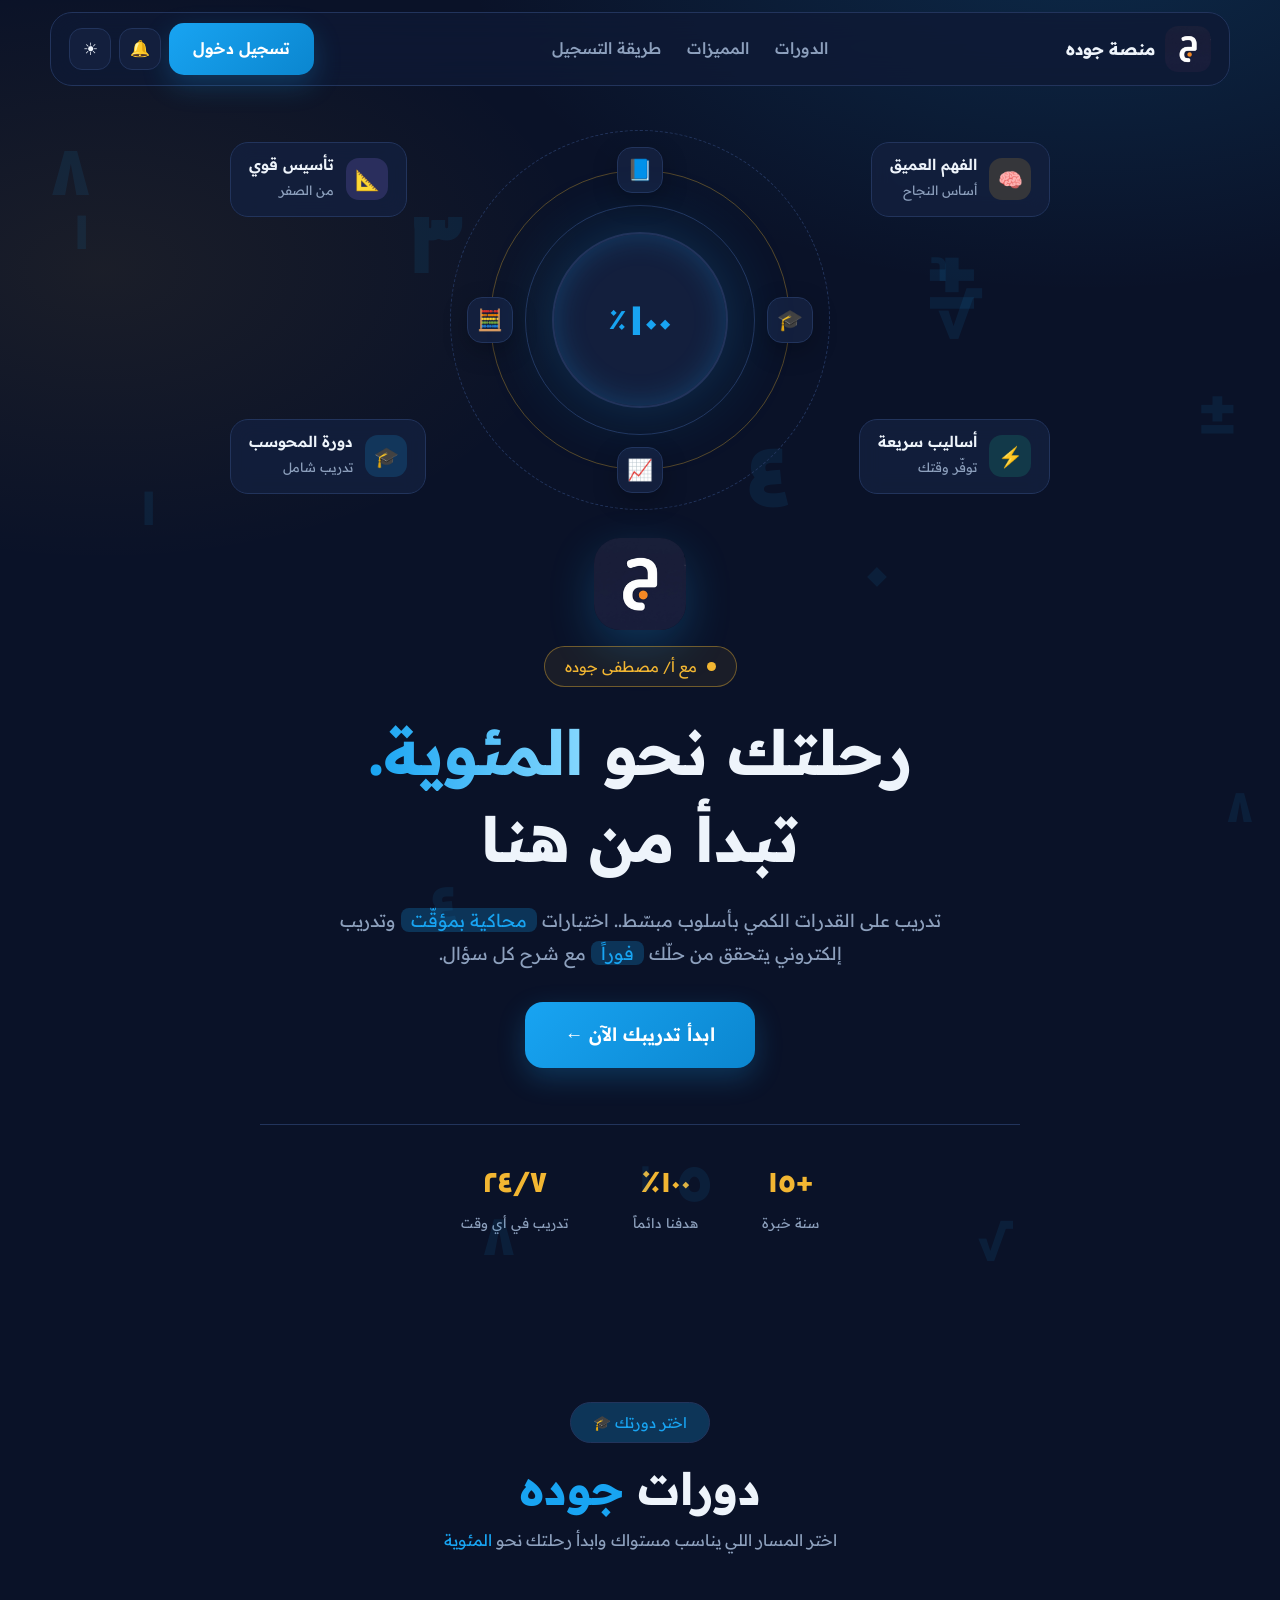
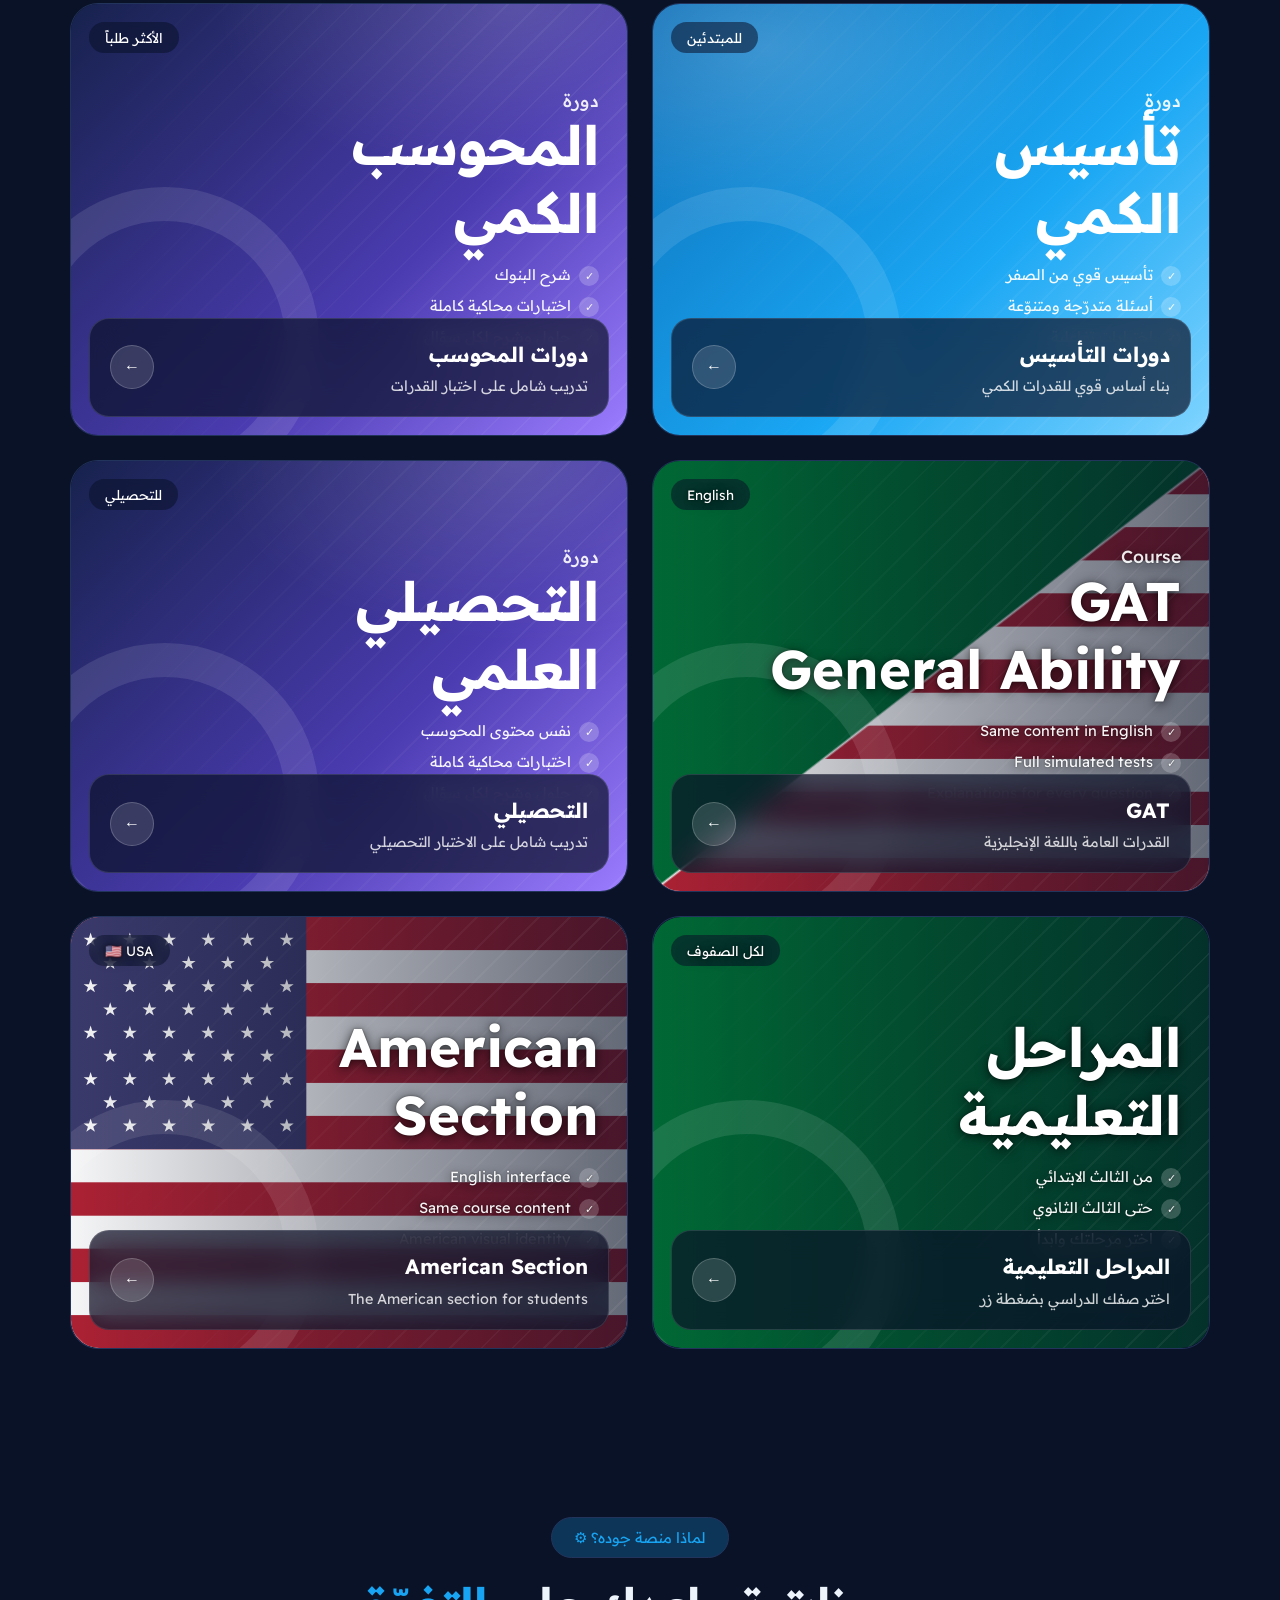
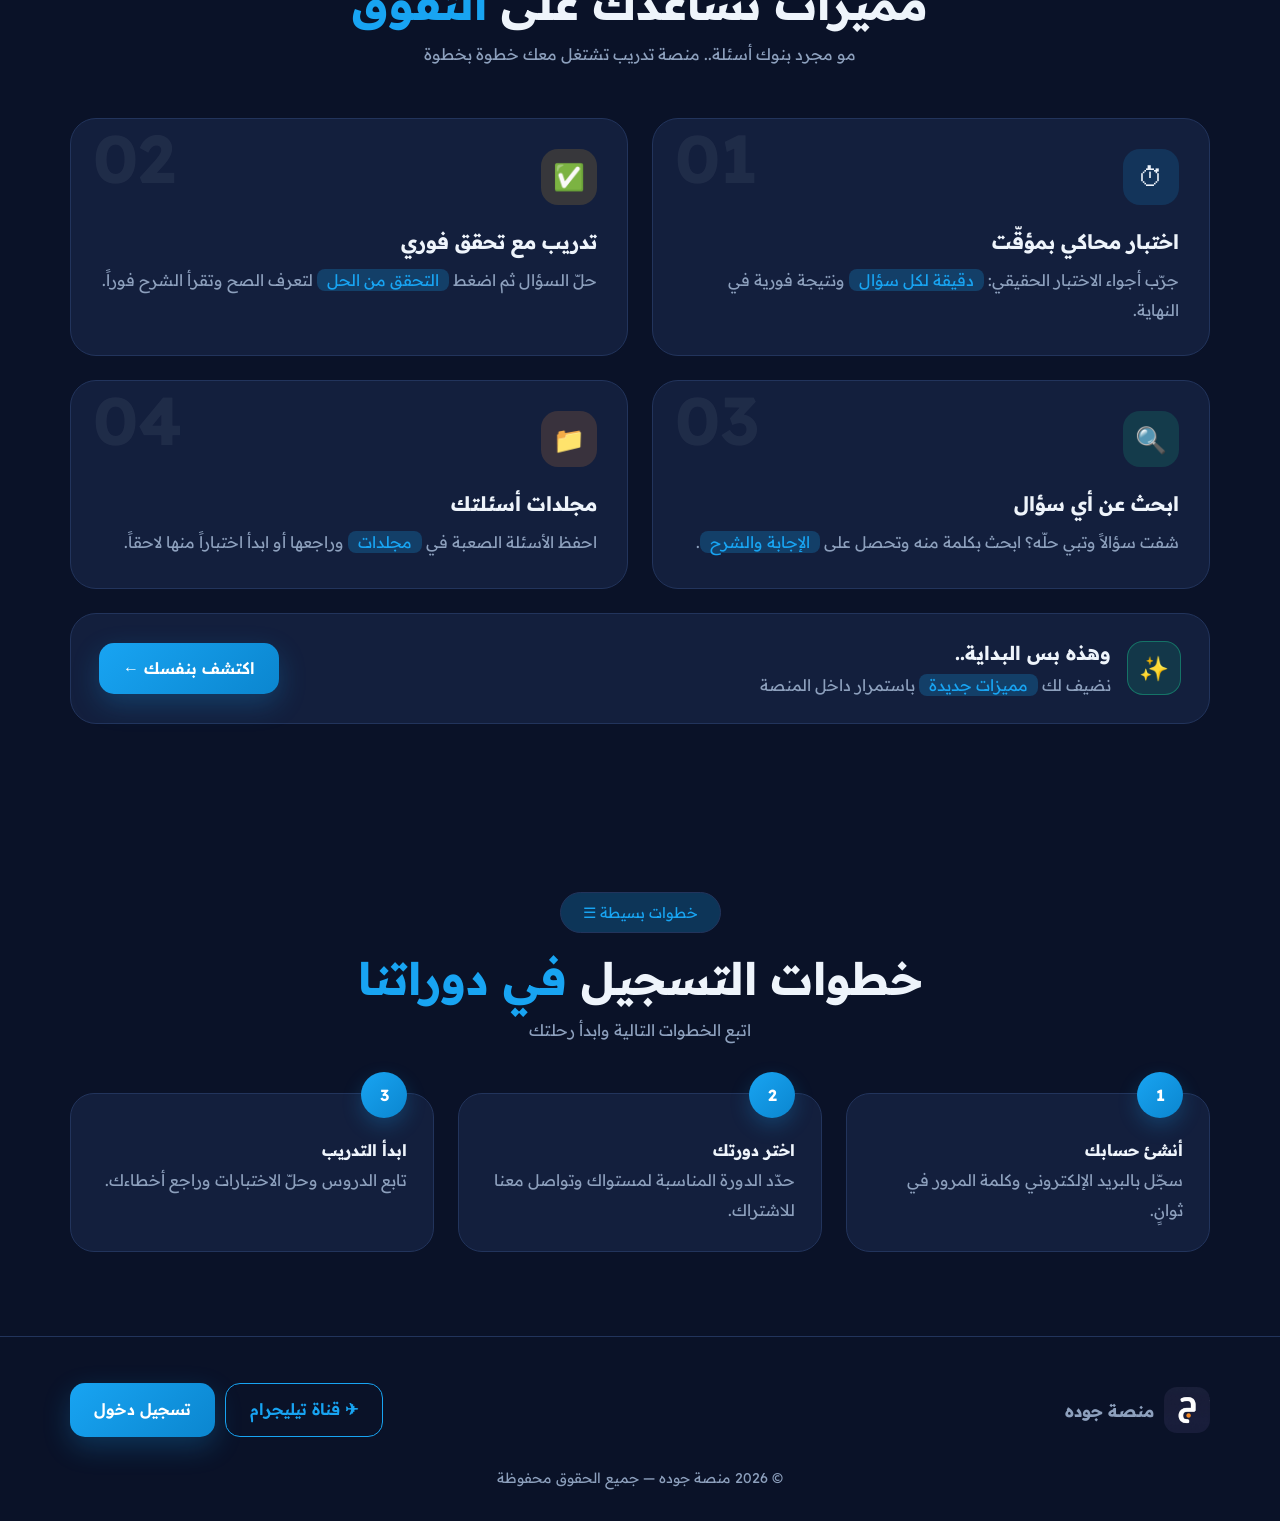
==== commit b096e4e5: "Add files via upload" ====
--- a/index.html
+++ b/index.html
@@ -138,7 +138,7 @@
   .stats{gap:26px}.cc2{aspect-ratio:4/3.5}
 }
 @media(prefers-reduced-motion:reduce){*{animation:none!important;transition:none!important}.rv{opacity:1;transform:none}}
-:root{--flag-us:url("data:image/svg+xml,%3Csvg%20xmlns%3D%22http%3A%2F%2Fwww.w3.org%2F2000%2Fsvg%22%20viewBox%3D%220%200%20130%20100%22%20preserveAspectRatio%3D%22xMidYMid%20slice%22%3E%3Crect%20width%3D%22130%22%20height%3D%22100%22%20fill%3D%22%23fff%22%2F%3E%3Crect%20y%3D%220.00%22%20width%3D%22130%22%20height%3D%227.74%22%20fill%3D%22%23b22234%22%2F%3E%3Crect%20y%3D%2215.38%22%20width%3D%22130%22%20height%3D%227.74%22%20fill%3D%22%23b22234%22%2F%3E%3Crect%20y%3D%2230.77%22%20width%3D%22130%22%20height%3D%227.74%22%20fill%3D%22%23b22234%22%2F%3E%3Crect%20y%3D%2246.15%22%20width%3D%22130%22%20height%3D%227.74%22%20fill%3D%22%23b22234%22%2F%3E%3Crect%20y%3D%2261.54%22%20width%3D%22130%22%20height%3D%227.74%22%20fill%3D%22%23b22234%22%2F%3E%3Crect%20y%3D%2276.92%22%20width%3D%22130%22%20height%3D%227.74%22%20fill%3D%22%23b22234%22%2F%3E%3Crect%20y%3D%2292.31%22%20width%3D%22130%22%20height%3D%227.74%22%20fill%3D%22%23b22234%22%2F%3E%3Crect%20width%3D%2254.6%22%20height%3D%2253.85%22%20fill%3D%22%233c3b6e%22%2F%3E%3Cpolygon%20points%3D%224.55%2C3.68%204.93%2C4.86%206.17%2C4.86%205.17%2C5.59%205.55%2C6.76%204.55%2C6.03%203.55%2C6.76%203.93%2C5.59%202.93%2C4.86%204.17%2C4.86%22%20fill%3D%22%23fff%22%2F%3E%3Cpolygon%20points%3D%2213.65%2C3.68%2014.03%2C4.86%2015.27%2C4.86%2014.27%2C5.59%2014.65%2C6.76%2013.65%2C6.03%2012.65%2C6.76%2013.03%2C5.59%2012.03%2C4.86%2013.27%2C4.86%22%20fill%3D%22%23fff%22%2F%3E%3Cpolygon%20points%3D%2222.75%2C3.68%2023.13%2C4.86%2024.37%2C4.86%2023.37%2C5.59%2023.75%2C6.76%2022.75%2C6.03%2021.75%2C6.76%2022.13%2C5.59%2021.13%2C4.86%2022.37%2C4.86%22%20fill%3D%22%23fff%22%2F%3E%3Cpolygon%20points%3D%2231.85%2C3.68%2032.23%2C4.86%2033.47%2C4.86%2032.47%2C5.59%2032.85%2C6.76%2031.85%2C6.03%2030.85%2C6.76%2031.23%2C5.59%2030.23%2C4.86%2031.47%2C4.86%22%20fill%3D%22%23fff%22%2F%3E%3Cpolygon%20points%3D%2240.95%2C3.68%2041.33%2C4.86%2042.57%2C4.86%2041.57%2C5.59%2041.95%2C6.76%2040.95%2C6.03%2039.95%2C6.76%2040.33%2C5.59%2039.33%2C4.86%2040.57%2C4.86%22%20fill%3D%22%23fff%22%2F%3E%3Cpolygon%20points%3D%2250.05%2C3.68%2050.43%2C4.86%2051.67%2C4.86%2050.67%2C5.59%2051.05%2C6.76%2050.05%2C6.03%2049.05%2C6.76%2049.43%2C5.59%2048.43%2C4.86%2049.67%2C4.86%22%20fill%3D%22%23fff%22%2F%3E%3Cpolygon%20points%3D%229.10%2C9.07%209.48%2C10.24%2010.72%2C10.24%209.72%2C10.97%2010.10%2C12.14%209.10%2C11.42%208.10%2C12.14%208.48%2C10.97%207.48%2C10.24%208.72%2C10.24%22%20fill%3D%22%23fff%22%2F%3E%3Cpolygon%20points%3D%2218.20%2C9.07%2018.58%2C10.24%2019.82%2C10.24%2018.82%2C10.97%2019.20%2C12.14%2018.20%2C11.42%2017.20%2C12.14%2017.58%2C10.97%2016.58%2C10.24%2017.82%2C10.24%22%20fill%3D%22%23fff%22%2F%3E%3Cpolygon%20points%3D%2227.30%2C9.07%2027.68%2C10.24%2028.92%2C10.24%2027.92%2C10.97%2028.30%2C12.14%2027.30%2C11.42%2026.30%2C12.14%2026.68%2C10.97%2025.68%2C10.24%2026.92%2C10.24%22%20fill%3D%22%23fff%22%2F%3E%3Cpolygon%20points%3D%2236.40%2C9.07%2036.78%2C10.24%2038.02%2C10.24%2037.02%2C10.97%2037.40%2C12.14%2036.40%2C11.42%2035.40%2C12.14%2035.78%2C10.97%2034.78%2C10.24%2036.02%2C10.24%22%20fill%3D%22%23fff%22%2F%3E%3Cpolygon%20points%3D%2245.50%2C9.07%2045.88%2C10.24%2047.12%2C10.24%2046.12%2C10.97%2046.50%2C12.14%2045.50%2C11.42%2044.50%2C12.14%2044.88%2C10.97%2043.88%2C10.24%2045.12%2C10.24%22%20fill%3D%22%23fff%22%2F%3E%3Cpolygon%20points%3D%224.55%2C14.45%204.93%2C15.63%206.17%2C15.63%205.17%2C16.35%205.55%2C17.53%204.55%2C16.80%203.55%2C17.53%203.93%2C16.35%202.93%2C15.63%204.17%2C15.63%22%20fill%3D%22%23fff%22%2F%3E%3Cpolygon%20points%3D%2213.65%2C14.45%2014.03%2C15.63%2015.27%2C15.63%2014.27%2C16.35%2014.65%2C17.53%2013.65%2C16.80%2012.65%2C17.53%2013.03%2C16.35%2012.03%2C15.63%2013.27%2C15.63%22%20fill%3D%22%23fff%22%2F%3E%3Cpolygon%20points%3D%2222.75%2C14.45%2023.13%2C15.63%2024.37%2C15.63%2023.37%2C16.35%2023.75%2C17.53%2022.75%2C16.80%2021.75%2C17.53%2022.13%2C16.35%2021.13%2C15.63%2022.37%2C15.63%22%20fill%3D%22%23fff%22%2F%3E%3Cpolygon%20points%3D%2231.85%2C14.45%2032.23%2C15.63%2033.47%2C15.63%2032.47%2C16.35%2032.85%2C17.53%2031.85%2C16.80%2030.85%2C17.53%2031.23%2C16.35%2030.23%2C15.63%2031.47%2C15.63%22%20fill%3D%22%23fff%22%2F%3E%3Cpolygon%20points%3D%2240.95%2C14.45%2041.33%2C15.63%2042.57%2C15.63%2041.57%2C16.35%2041.95%2C17.53%2040.95%2C16.80%2039.95%2C17.53%2040.33%2C16.35%2039.33%2C15.63%2040.57%2C15.63%22%20fill%3D%22%23fff%22%2F%3E%3Cpolygon%20points%3D%2250.05%2C14.45%2050.43%2C15.63%2051.67%2C15.63%2050.67%2C16.35%2051.05%2C17.53%2050.05%2C16.80%2049.05%2C17.53%2049.43%2C16.35%2048.43%2C15.63%2049.67%2C15.63%22%20fill%3D%22%23fff%22%2F%3E%3Cpolygon%20points%3D%229.10%2C19.84%209.48%2C21.01%2010.72%2C21.01%209.72%2C21.74%2010.10%2C22.91%209.10%2C22.19%208.10%2C22.91%208.48%2C21.74%207.48%2C21.01%208.72%2C21.01%22%20fill%3D%22%23fff%22%2F%3E%3Cpolygon%20points%3D%2218.20%2C19.84%2018.58%2C21.01%2019.82%2C21.01%2018.82%2C21.74%2019.20%2C22.91%2018.20%2C22.19%2017.20%2C22.91%2017.58%2C21.74%2016.58%2C21.01%2017.82%2C21.01%22%20fill%3D%22%23fff%22%2F%3E%3Cpolygon%20points%3D%2227.30%2C19.84%2027.68%2C21.01%2028.92%2C21.01%2027.92%2C21.74%2028.30%2C22.91%2027.30%2C22.19%2026.30%2C22.91%2026.68%2C21.74%2025.68%2C21.01%2026.92%2C21.01%22%20fill%3D%22%23fff%22%2F%3E%3Cpolygon%20points%3D%2236.40%2C19.84%2036.78%2C21.01%2038.02%2C21.01%2037.02%2C21.74%2037.40%2C22.91%2036.40%2C22.19%2035.40%2C22.91%2035.78%2C21.74%2034.78%2C21.01%2036.02%2C21.01%22%20fill%3D%22%23fff%22%2F%3E%3Cpolygon%20points%3D%2245.50%2C19.84%2045.88%2C21.01%2047.12%2C21.01%2046.12%2C21.74%2046.50%2C22.91%2045.50%2C22.19%2044.50%2C22.91%2044.88%2C21.74%2043.88%2C21.01%2045.12%2C21.01%22%20fill%3D%22%23fff%22%2F%3E%3Cpolygon%20points%3D%224.55%2C25.22%204.93%2C26.40%206.17%2C26.40%205.17%2C27.12%205.55%2C28.30%204.55%2C27.57%203.55%2C28.30%203.93%2C27.12%202.93%2C26.40%204.17%2C26.40%22%20fill%3D%22%23fff%22%2F%3E%3Cpolygon%20points%3D%2213.65%2C25.22%2014.03%2C26.40%2015.27%2C26.40%2014.27%2C27.12%2014.65%2C28.30%2013.65%2C27.57%2012.65%2C28.30%2013.03%2C27.12%2012.03%2C26.40%2013.27%2C26.40%22%20fill%3D%22%23fff%22%2F%3E%3Cpolygon%20points%3D%2222.75%2C25.22%2023.13%2C26.40%2024.37%2C26.40%2023.37%2C27.12%2023.75%2C28.30%2022.75%2C27.57%2021.75%2C28.30%2022.13%2C27.12%2021.13%2C26.40%2022.37%2C26.40%22%20fill%3D%22%23fff%22%2F%3E%3Cpolygon%20points%3D%2231.85%2C25.22%2032.23%2C26.40%2033.47%2C26.40%2032.47%2C27.12%2032.85%2C28.30%2031.85%2C27.57%2030.85%2C28.30%2031.23%2C27.12%2030.23%2C26.40%2031.47%2C26.40%22%20fill%3D%22%23fff%22%2F%3E%3Cpolygon%20points%3D%2240.95%2C25.22%2041.33%2C26.40%2042.57%2C26.40%2041.57%2C27.12%2041.95%2C28.30%2040.95%2C27.57%2039.95%2C28.30%2040.33%2C27.12%2039.33%2C26.40%2040.57%2C26.40%22%20fill%3D%22%23fff%22%2F%3E%3Cpolygon%20points%3D%2250.05%2C25.22%2050.43%2C26.40%2051.67%2C26.40%2050.67%2C27.12%2051.05%2C28.30%2050.05%2C27.57%2049.05%2C28.30%2049.43%2C27.12%2048.43%2C26.40%2049.67%2C26.40%22%20fill%3D%22%23fff%22%2F%3E%3Cpolygon%20points%3D%229.10%2C30.61%209.48%2C31.78%2010.72%2C31.78%209.72%2C32.51%2010.10%2C33.68%209.10%2C32.96%208.10%2C33.68%208.48%2C32.51%207.48%2C31.78%208.72%2C31.78%22%20fill%3D%22%23fff%22%2F%3E%3Cpolygon%20points%3D%2218.20%2C30.61%2018.58%2C31.78%2019.82%2C31.78%2018.82%2C32.51%2019.20%2C33.68%2018.20%2C32.96%2017.20%2C33.68%2017.58%2C32.51%2016.58%2C31.78%2017.82%2C31.78%22%20fill%3D%22%23fff%22%2F%3E%3Cpolygon%20points%3D%2227.30%2C30.61%2027.68%2C31.78%2028.92%2C31.78%2027.92%2C32.51%2028.30%2C33.68%2027.30%2C32.96%2026.30%2C33.68%2026.68%2C32.51%2025.68%2C31.78%2026.92%2C31.78%22%20fill%3D%22%23fff%22%2F%3E%3Cpolygon%20points%3D%2236.40%2C30.61%2036.78%2C31.78%2038.02%2C31.78%2037.02%2C32.51%2037.40%2C33.68%2036.40%2C32.96%2035.40%2C33.68%2035.78%2C32.51%2034.78%2C31.78%2036.02%2C31.78%22%20fill%3D%22%23fff%22%2F%3E%3Cpolygon%20points%3D%2245.50%2C30.61%2045.88%2C31.78%2047.12%2C31.78%2046.12%2C32.51%2046.50%2C33.68%2045.50%2C32.96%2044.50%2C33.68%2044.88%2C32.51%2043.88%2C31.78%2045.12%2C31.78%22%20fill%3D%22%23fff%22%2F%3E%3Cpolygon%20points%3D%224.55%2C35.99%204.93%2C37.17%206.17%2C37.17%205.17%2C37.89%205.55%2C39.07%204.55%2C38.34%203.55%2C39.07%203.93%2C37.89%202.93%2C37.17%204.17%2C37.17%22%20fill%3D%22%23fff%22%2F%3E%3Cpolygon%20points%3D%2213.65%2C35.99%2014.03%2C37.17%2015.27%2C37.17%2014.27%2C37.89%2014.65%2C39.07%2013.65%2C38.34%2012.65%2C39.07%2013.03%2C37.89%2012.03%2C37.17%2013.27%2C37.17%22%20fill%3D%22%23fff%22%2F%3E%3Cpolygon%20points%3D%2222.75%2C35.99%2023.13%2C37.17%2024.37%2C37.17%2023.37%2C37.89%2023.75%2C39.07%2022.75%2C38.34%2021.75%2C39.07%2022.13%2C37.89%2021.13%2C37.17%2022.37%2C37.17%22%20fill%3D%22%23fff%22%2F%3E%3Cpolygon%20points%3D%2231.85%2C35.99%2032.23%2C37.17%2033.47%2C37.17%2032.47%2C37.89%2032.85%2C39.07%2031.85%2C38.34%2030.85%2C39.07%2031.23%2C37.89%2030.23%2C37.17%2031.47%2C37.17%22%20fill%3D%22%23fff%22%2F%3E%3Cpolygon%20points%3D%2240.95%2C35.99%2041.33%2C37.17%2042.57%2C37.17%2041.57%2C37.89%2041.95%2C39.07%2040.95%2C38.34%2039.95%2C39.07%2040.33%2C37.89%2039.33%2C37.17%2040.57%2C37.17%22%20fill%3D%22%23fff%22%2F%3E%3Cpolygon%20points%3D%2250.05%2C35.99%2050.43%2C37.17%2051.67%2C37.17%2050.67%2C37.89%2051.05%2C39.07%2050.05%2C38.34%2049.05%2C39.07%2049.43%2C37.89%2048.43%2C37.17%2049.67%2C37.17%22%20fill%3D%22%23fff%22%2F%3E%3Cpolygon%20points%3D%229.10%2C41.38%209.48%2C42.55%2010.72%2C42.55%209.72%2C43.28%2010.10%2C44.45%209.10%2C43.73%208.10%2C44.45%208.48%2C43.28%207.48%2C42.55%208.72%2C42.55%22%20fill%3D%22%23fff%22%2F%3E%3Cpolygon%20points%3D%2218.20%2C41.38%2018.58%2C42.55%2019.82%2C42.55%2018.82%2C43.28%2019.20%2C44.45%2018.20%2C43.73%2017.20%2C44.45%2017.58%2C43.28%2016.58%2C42.55%2017.82%2C42.55%22%20fill%3D%22%23fff%22%2F%3E%3Cpolygon%20points%3D%2227.30%2C41.38%2027.68%2C42.55%2028.92%2C42.55%2027.92%2C43.28%2028.30%2C44.45%2027.30%2C43.73%2026.30%2C44.45%2026.68%2C43.28%2025.68%2C42.55%2026.92%2C42.55%22%20fill%3D%22%23fff%22%2F%3E%3Cpolygon%20points%3D%2236.40%2C41.38%2036.78%2C42.55%2038.02%2C42.55%2037.02%2C43.28%2037.40%2C44.45%2036.40%2C43.73%2035.40%2C44.45%2035.78%2C43.28%2034.78%2C42.55%2036.02%2C42.55%22%20fill%3D%22%23fff%22%2F%3E%3Cpolygon%20points%3D%2245.50%2C41.38%2045.88%2C42.55%2047.12%2C42.55%2046.12%2C43.28%2046.50%2C44.45%2045.50%2C43.73%2044.50%2C44.45%2044.88%2C43.28%2043.88%2C42.55%2045.12%2C42.55%22%20fill%3D%22%23fff%22%2F%3E%3Cpolygon%20points%3D%224.55%2C46.76%204.93%2C47.94%206.17%2C47.94%205.17%2C48.66%205.55%2C49.84%204.55%2C49.11%203.55%2C49.84%203.93%2C48.66%202.93%2C47.94%204.17%2C47.94%22%20fill%3D%22%23fff%22%2F%3E%3Cpolygon%20points%3D%2213.65%2C46.76%2014.03%2C47.94%2015.27%2C47.94%2014.27%2C48.66%2014.65%2C49.84%2013.65%2C49.11%2012.65%2C49.84%2013.03%2C48.66%2012.03%2C47.94%2013.27%2C47.94%22%20fill%3D%22%23fff%22%2F%3E%3Cpolygon%20points%3D%2222.75%2C46.76%2023.13%2C47.94%2024.37%2C47.94%2023.37%2C48.66%2023.75%2C49.84%2022.75%2C49.11%2021.75%2C49.84%2022.13%2C48.66%2021.13%2C47.94%2022.37%2C47.94%22%20fill%3D%22%23fff%22%2F%3E%3Cpolygon%20points%3D%2231.85%2C46.76%2032.23%2C47.94%2033.47%2C47.94%2032.47%2C48.66%2032.85%2C49.84%2031.85%2C49.11%2030.85%2C49.84%2031.23%2C48.66%2030.23%2C47.94%2031.47%2C47.94%22%20fill%3D%22%23fff%22%2F%3E%3Cpolygon%20points%3D%2240.95%2C46.76%2041.33%2C47.94%2042.57%2C47.94%2041.57%2C48.66%2041.95%2C49.84%2040.95%2C49.11%2039.95%2C49.84%2040.33%2C48.66%2039.33%2C47.94%2040.57%2C47.94%22%20fill%3D%22%23fff%22%2F%3E%3Cpolygon%20points%3D%2250.05%2C46.76%2050.43%2C47.94%2051.67%2C47.94%2050.67%2C48.66%2051.05%2C49.84%2050.05%2C49.11%2049.05%2C49.84%2049.43%2C48.66%2048.43%2C47.94%2049.67%2C47.94%22%20fill%3D%22%23fff%22%2F%3E%3C%2Fsvg%3E");--flag-sa:url("data:image/svg+xml,%3Csvg%20xmlns%3D%22http%3A%2F%2Fwww.w3.org%2F2000%2Fsvg%22%20viewBox%3D%220%200%20130%20100%22%20preserveAspectRatio%3D%22xMidYMid%20slice%22%3E%3Crect%20width%3D%22130%22%20height%3D%22100%22%20fill%3D%22%23006c35%22%2F%3E%3Cg%20fill%3D%22%23fff%22%20transform%3D%22translate%282%2012%29%20scale%280.45%29%22%3E%3Cpath%20d%3D%22M20%2060%20Q60%2048%2098%2053%20L98%2061%20Q60%2062%2020%2060%20Z%22%2F%3E%3Crect%20x%3D%2296%22%20y%3D%2246%22%20width%3D%224%22%20height%3D%2222%22%20rx%3D%222%22%2F%3E%3Crect%20x%3D%22100%22%20y%3D%2253%22%20width%3D%2217%22%20height%3D%226%22%20rx%3D%223%22%2F%3E%3Ccircle%20cx%3D%22119%22%20cy%3D%2256%22%20r%3D%224%22%2F%3E%3C%2Fg%3E%3C%2Fsvg%3E");--flag-sa2:url("data:image/svg+xml,%3Csvg%20xmlns%3D%22http%3A%2F%2Fwww.w3.org%2F2000%2Fsvg%22%20viewBox%3D%220%200%20130%20100%22%20preserveAspectRatio%3D%22xMidYMid%20slice%22%3E%3Crect%20width%3D%22130%22%20height%3D%22100%22%20fill%3D%22%23006c35%22%2F%3E%3Cg%20fill%3D%22%23fff%22%20transform%3D%22translate%284%20-8%29%20scale%280.45%29%22%3E%3Cpath%20d%3D%22M20%2060%20Q60%2048%2098%2053%20L98%2061%20Q60%2062%2020%2060%20Z%22%2F%3E%3Crect%20x%3D%2296%22%20y%3D%2246%22%20width%3D%224%22%20height%3D%2222%22%20rx%3D%222%22%2F%3E%3Crect%20x%3D%22100%22%20y%3D%2253%22%20width%3D%2217%22%20height%3D%226%22%20rx%3D%223%22%2F%3E%3Ccircle%20cx%3D%22119%22%20cy%3D%2256%22%20r%3D%224%22%2F%3E%3C%2Fg%3E%3C%2Fsvg%3E")}.cc2{isolation:isolate}.cc2 .wm{position:absolute;inset:0;z-index:0;border-radius:inherit;background-size:cover;background-repeat:no-repeat;pointer-events:none;transition:transform .6s cubic-bezier(.2,.8,.2,1)}.cc2 .bn{z-index:1}.cc2 .gl{z-index:2}.cc2 .wm.us{background-image:var(--flag-us);background-position:left center}.cc2 .wm.sa{background-image:var(--flag-sa);background-position:center}.cc2 .wm.mix b{position:absolute;inset:0;background-size:cover;background-repeat:no-repeat}.cc2 .wm.mix .sa{background-image:var(--flag-sa2);background-position:left center;clip-path:polygon(0 0,100% 0,0 100%)}.cc2 .wm.mix .us{background-image:var(--flag-us);background-position:left center;clip-path:polygon(100% 0,100% 100%,0 100%)}.cc2 .wm.mix .ln{background:linear-gradient(to top left,transparent calc(50% - 2px),rgba(255,255,255,.9) 50%,transparent calc(50% + 2px))}.cc2:hover .wm{transform:scale(1.04)}/* غطاء داكن خفيف فوق العلم ليبقى النص واضحاً */.cc2.fc .bn{background:linear-gradient(270deg,rgba(6,14,36,.62) 0%,rgba(6,14,36,.36) 50%,rgba(6,14,36,.04) 100%)}.cc2.fc .bt,.cc2.fc .mini,.cc2.fc .bd{text-shadow:0 2px 12px rgba(0,0,0,.7),0 0 2px rgba(0,0,0,.5)}.ib.snd{font-size:1rem}
+:root{--flag-us:url("data:image/svg+xml,%3Csvg%20xmlns%3D%22http%3A%2F%2Fwww.w3.org%2F2000%2Fsvg%22%20viewBox%3D%220%200%20130%20100%22%20preserveAspectRatio%3D%22xMidYMid%20slice%22%3E%3Crect%20width%3D%22130%22%20height%3D%22100%22%20fill%3D%22%23fff%22%2F%3E%3Crect%20y%3D%220.00%22%20width%3D%22130%22%20height%3D%227.74%22%20fill%3D%22%23b22234%22%2F%3E%3Crect%20y%3D%2215.38%22%20width%3D%22130%22%20height%3D%227.74%22%20fill%3D%22%23b22234%22%2F%3E%3Crect%20y%3D%2230.77%22%20width%3D%22130%22%20height%3D%227.74%22%20fill%3D%22%23b22234%22%2F%3E%3Crect%20y%3D%2246.15%22%20width%3D%22130%22%20height%3D%227.74%22%20fill%3D%22%23b22234%22%2F%3E%3Crect%20y%3D%2261.54%22%20width%3D%22130%22%20height%3D%227.74%22%20fill%3D%22%23b22234%22%2F%3E%3Crect%20y%3D%2276.92%22%20width%3D%22130%22%20height%3D%227.74%22%20fill%3D%22%23b22234%22%2F%3E%3Crect%20y%3D%2292.31%22%20width%3D%22130%22%20height%3D%227.74%22%20fill%3D%22%23b22234%22%2F%3E%3Crect%20width%3D%2254.6%22%20height%3D%2253.85%22%20fill%3D%22%233c3b6e%22%2F%3E%3Cpolygon%20points%3D%224.55%2C3.68%204.93%2C4.86%206.17%2C4.86%205.17%2C5.59%205.55%2C6.76%204.55%2C6.03%203.55%2C6.76%203.93%2C5.59%202.93%2C4.86%204.17%2C4.86%22%20fill%3D%22%23fff%22%2F%3E%3Cpolygon%20points%3D%2213.65%2C3.68%2014.03%2C4.86%2015.27%2C4.86%2014.27%2C5.59%2014.65%2C6.76%2013.65%2C6.03%2012.65%2C6.76%2013.03%2C5.59%2012.03%2C4.86%2013.27%2C4.86%22%20fill%3D%22%23fff%22%2F%3E%3Cpolygon%20points%3D%2222.75%2C3.68%2023.13%2C4.86%2024.37%2C4.86%2023.37%2C5.59%2023.75%2C6.76%2022.75%2C6.03%2021.75%2C6.76%2022.13%2C5.59%2021.13%2C4.86%2022.37%2C4.86%22%20fill%3D%22%23fff%22%2F%3E%3Cpolygon%20points%3D%2231.85%2C3.68%2032.23%2C4.86%2033.47%2C4.86%2032.47%2C5.59%2032.85%2C6.76%2031.85%2C6.03%2030.85%2C6.76%2031.23%2C5.59%2030.23%2C4.86%2031.47%2C4.86%22%20fill%3D%22%23fff%22%2F%3E%3Cpolygon%20points%3D%2240.95%2C3.68%2041.33%2C4.86%2042.57%2C4.86%2041.57%2C5.59%2041.95%2C6.76%2040.95%2C6.03%2039.95%2C6.76%2040.33%2C5.59%2039.33%2C4.86%2040.57%2C4.86%22%20fill%3D%22%23fff%22%2F%3E%3Cpolygon%20points%3D%2250.05%2C3.68%2050.43%2C4.86%2051.67%2C4.86%2050.67%2C5.59%2051.05%2C6.76%2050.05%2C6.03%2049.05%2C6.76%2049.43%2C5.59%2048.43%2C4.86%2049.67%2C4.86%22%20fill%3D%22%23fff%22%2F%3E%3Cpolygon%20points%3D%229.10%2C9.07%209.48%2C10.24%2010.72%2C10.24%209.72%2C10.97%2010.10%2C12.14%209.10%2C11.42%208.10%2C12.14%208.48%2C10.97%207.48%2C10.24%208.72%2C10.24%22%20fill%3D%22%23fff%22%2F%3E%3Cpolygon%20points%3D%2218.20%2C9.07%2018.58%2C10.24%2019.82%2C10.24%2018.82%2C10.97%2019.20%2C12.14%2018.20%2C11.42%2017.20%2C12.14%2017.58%2C10.97%2016.58%2C10.24%2017.82%2C10.24%22%20fill%3D%22%23fff%22%2F%3E%3Cpolygon%20points%3D%2227.30%2C9.07%2027.68%2C10.24%2028.92%2C10.24%2027.92%2C10.97%2028.30%2C12.14%2027.30%2C11.42%2026.30%2C12.14%2026.68%2C10.97%2025.68%2C10.24%2026.92%2C10.24%22%20fill%3D%22%23fff%22%2F%3E%3Cpolygon%20points%3D%2236.40%2C9.07%2036.78%2C10.24%2038.02%2C10.24%2037.02%2C10.97%2037.40%2C12.14%2036.40%2C11.42%2035.40%2C12.14%2035.78%2C10.97%2034.78%2C10.24%2036.02%2C10.24%22%20fill%3D%22%23fff%22%2F%3E%3Cpolygon%20points%3D%2245.50%2C9.07%2045.88%2C10.24%2047.12%2C10.24%2046.12%2C10.97%2046.50%2C12.14%2045.50%2C11.42%2044.50%2C12.14%2044.88%2C10.97%2043.88%2C10.24%2045.12%2C10.24%22%20fill%3D%22%23fff%22%2F%3E%3Cpolygon%20points%3D%224.55%2C14.45%204.93%2C15.63%206.17%2C15.63%205.17%2C16.35%205.55%2C17.53%204.55%2C16.80%203.55%2C17.53%203.93%2C16.35%202.93%2C15.63%204.17%2C15.63%22%20fill%3D%22%23fff%22%2F%3E%3Cpolygon%20points%3D%2213.65%2C14.45%2014.03%2C15.63%2015.27%2C15.63%2014.27%2C16.35%2014.65%2C17.53%2013.65%2C16.80%2012.65%2C17.53%2013.03%2C16.35%2012.03%2C15.63%2013.27%2C15.63%22%20fill%3D%22%23fff%22%2F%3E%3Cpolygon%20points%3D%2222.75%2C14.45%2023.13%2C15.63%2024.37%2C15.63%2023.37%2C16.35%2023.75%2C17.53%2022.75%2C16.80%2021.75%2C17.53%2022.13%2C16.35%2021.13%2C15.63%2022.37%2C15.63%22%20fill%3D%22%23fff%22%2F%3E%3Cpolygon%20points%3D%2231.85%2C14.45%2032.23%2C15.63%2033.47%2C15.63%2032.47%2C16.35%2032.85%2C17.53%2031.85%2C16.80%2030.85%2C17.53%2031.23%2C16.35%2030.23%2C15.63%2031.47%2C15.63%22%20fill%3D%22%23fff%22%2F%3E%3Cpolygon%20points%3D%2240.95%2C14.45%2041.33%2C15.63%2042.57%2C15.63%2041.57%2C16.35%2041.95%2C17.53%2040.95%2C16.80%2039.95%2C17.53%2040.33%2C16.35%2039.33%2C15.63%2040.57%2C15.63%22%20fill%3D%22%23fff%22%2F%3E%3Cpolygon%20points%3D%2250.05%2C14.45%2050.43%2C15.63%2051.67%2C15.63%2050.67%2C16.35%2051.05%2C17.53%2050.05%2C16.80%2049.05%2C17.53%2049.43%2C16.35%2048.43%2C15.63%2049.67%2C15.63%22%20fill%3D%22%23fff%22%2F%3E%3Cpolygon%20points%3D%229.10%2C19.84%209.48%2C21.01%2010.72%2C21.01%209.72%2C21.74%2010.10%2C22.91%209.10%2C22.19%208.10%2C22.91%208.48%2C21.74%207.48%2C21.01%208.72%2C21.01%22%20fill%3D%22%23fff%22%2F%3E%3Cpolygon%20points%3D%2218.20%2C19.84%2018.58%2C21.01%2019.82%2C21.01%2018.82%2C21.74%2019.20%2C22.91%2018.20%2C22.19%2017.20%2C22.91%2017.58%2C21.74%2016.58%2C21.01%2017.82%2C21.01%22%20fill%3D%22%23fff%22%2F%3E%3Cpolygon%20points%3D%2227.30%2C19.84%2027.68%2C21.01%2028.92%2C21.01%2027.92%2C21.74%2028.30%2C22.91%2027.30%2C22.19%2026.30%2C22.91%2026.68%2C21.74%2025.68%2C21.01%2026.92%2C21.01%22%20fill%3D%22%23fff%22%2F%3E%3Cpolygon%20points%3D%2236.40%2C19.84%2036.78%2C21.01%2038.02%2C21.01%2037.02%2C21.74%2037.40%2C22.91%2036.40%2C22.19%2035.40%2C22.91%2035.78%2C21.74%2034.78%2C21.01%2036.02%2C21.01%22%20fill%3D%22%23fff%22%2F%3E%3Cpolygon%20points%3D%2245.50%2C19.84%2045.88%2C21.01%2047.12%2C21.01%2046.12%2C21.74%2046.50%2C22.91%2045.50%2C22.19%2044.50%2C22.91%2044.88%2C21.74%2043.88%2C21.01%2045.12%2C21.01%22%20fill%3D%22%23fff%22%2F%3E%3Cpolygon%20points%3D%224.55%2C25.22%204.93%2C26.40%206.17%2C26.40%205.17%2C27.12%205.55%2C28.30%204.55%2C27.57%203.55%2C28.30%203.93%2C27.12%202.93%2C26.40%204.17%2C26.40%22%20fill%3D%22%23fff%22%2F%3E%3Cpolygon%20points%3D%2213.65%2C25.22%2014.03%2C26.40%2015.27%2C26.40%2014.27%2C27.12%2014.65%2C28.30%2013.65%2C27.57%2012.65%2C28.30%2013.03%2C27.12%2012.03%2C26.40%2013.27%2C26.40%22%20fill%3D%22%23fff%22%2F%3E%3Cpolygon%20points%3D%2222.75%2C25.22%2023.13%2C26.40%2024.37%2C26.40%2023.37%2C27.12%2023.75%2C28.30%2022.75%2C27.57%2021.75%2C28.30%2022.13%2C27.12%2021.13%2C26.40%2022.37%2C26.40%22%20fill%3D%22%23fff%22%2F%3E%3Cpolygon%20points%3D%2231.85%2C25.22%2032.23%2C26.40%2033.47%2C26.40%2032.47%2C27.12%2032.85%2C28.30%2031.85%2C27.57%2030.85%2C28.30%2031.23%2C27.12%2030.23%2C26.40%2031.47%2C26.40%22%20fill%3D%22%23fff%22%2F%3E%3Cpolygon%20points%3D%2240.95%2C25.22%2041.33%2C26.40%2042.57%2C26.40%2041.57%2C27.12%2041.95%2C28.30%2040.95%2C27.57%2039.95%2C28.30%2040.33%2C27.12%2039.33%2C26.40%2040.57%2C26.40%22%20fill%3D%22%23fff%22%2F%3E%3Cpolygon%20points%3D%2250.05%2C25.22%2050.43%2C26.40%2051.67%2C26.40%2050.67%2C27.12%2051.05%2C28.30%2050.05%2C27.57%2049.05%2C28.30%2049.43%2C27.12%2048.43%2C26.40%2049.67%2C26.40%22%20fill%3D%22%23fff%22%2F%3E%3Cpolygon%20points%3D%229.10%2C30.61%209.48%2C31.78%2010.72%2C31.78%209.72%2C32.51%2010.10%2C33.68%209.10%2C32.96%208.10%2C33.68%208.48%2C32.51%207.48%2C31.78%208.72%2C31.78%22%20fill%3D%22%23fff%22%2F%3E%3Cpolygon%20points%3D%2218.20%2C30.61%2018.58%2C31.78%2019.82%2C31.78%2018.82%2C32.51%2019.20%2C33.68%2018.20%2C32.96%2017.20%2C33.68%2017.58%2C32.51%2016.58%2C31.78%2017.82%2C31.78%22%20fill%3D%22%23fff%22%2F%3E%3Cpolygon%20points%3D%2227.30%2C30.61%2027.68%2C31.78%2028.92%2C31.78%2027.92%2C32.51%2028.30%2C33.68%2027.30%2C32.96%2026.30%2C33.68%2026.68%2C32.51%2025.68%2C31.78%2026.92%2C31.78%22%20fill%3D%22%23fff%22%2F%3E%3Cpolygon%20points%3D%2236.40%2C30.61%2036.78%2C31.78%2038.02%2C31.78%2037.02%2C32.51%2037.40%2C33.68%2036.40%2C32.96%2035.40%2C33.68%2035.78%2C32.51%2034.78%2C31.78%2036.02%2C31.78%22%20fill%3D%22%23fff%22%2F%3E%3Cpolygon%20points%3D%2245.50%2C30.61%2045.88%2C31.78%2047.12%2C31.78%2046.12%2C32.51%2046.50%2C33.68%2045.50%2C32.96%2044.50%2C33.68%2044.88%2C32.51%2043.88%2C31.78%2045.12%2C31.78%22%20fill%3D%22%23fff%22%2F%3E%3Cpolygon%20points%3D%224.55%2C35.99%204.93%2C37.17%206.17%2C37.17%205.17%2C37.89%205.55%2C39.07%204.55%2C38.34%203.55%2C39.07%203.93%2C37.89%202.93%2C37.17%204.17%2C37.17%22%20fill%3D%22%23fff%22%2F%3E%3Cpolygon%20points%3D%2213.65%2C35.99%2014.03%2C37.17%2015.27%2C37.17%2014.27%2C37.89%2014.65%2C39.07%2013.65%2C38.34%2012.65%2C39.07%2013.03%2C37.89%2012.03%2C37.17%2013.27%2C37.17%22%20fill%3D%22%23fff%22%2F%3E%3Cpolygon%20points%3D%2222.75%2C35.99%2023.13%2C37.17%2024.37%2C37.17%2023.37%2C37.89%2023.75%2C39.07%2022.75%2C38.34%2021.75%2C39.07%2022.13%2C37.89%2021.13%2C37.17%2022.37%2C37.17%22%20fill%3D%22%23fff%22%2F%3E%3Cpolygon%20points%3D%2231.85%2C35.99%2032.23%2C37.17%2033.47%2C37.17%2032.47%2C37.89%2032.85%2C39.07%2031.85%2C38.34%2030.85%2C39.07%2031.23%2C37.89%2030.23%2C37.17%2031.47%2C37.17%22%20fill%3D%22%23fff%22%2F%3E%3Cpolygon%20points%3D%2240.95%2C35.99%2041.33%2C37.17%2042.57%2C37.17%2041.57%2C37.89%2041.95%2C39.07%2040.95%2C38.34%2039.95%2C39.07%2040.33%2C37.89%2039.33%2C37.17%2040.57%2C37.17%22%20fill%3D%22%23fff%22%2F%3E%3Cpolygon%20points%3D%2250.05%2C35.99%2050.43%2C37.17%2051.67%2C37.17%2050.67%2C37.89%2051.05%2C39.07%2050.05%2C38.34%2049.05%2C39.07%2049.43%2C37.89%2048.43%2C37.17%2049.67%2C37.17%22%20fill%3D%22%23fff%22%2F%3E%3Cpolygon%20points%3D%229.10%2C41.38%209.48%2C42.55%2010.72%2C42.55%209.72%2C43.28%2010.10%2C44.45%209.10%2C43.73%208.10%2C44.45%208.48%2C43.28%207.48%2C42.55%208.72%2C42.55%22%20fill%3D%22%23fff%22%2F%3E%3Cpolygon%20points%3D%2218.20%2C41.38%2018.58%2C42.55%2019.82%2C42.55%2018.82%2C43.28%2019.20%2C44.45%2018.20%2C43.73%2017.20%2C44.45%2017.58%2C43.28%2016.58%2C42.55%2017.82%2C42.55%22%20fill%3D%22%23fff%22%2F%3E%3Cpolygon%20points%3D%2227.30%2C41.38%2027.68%2C42.55%2028.92%2C42.55%2027.92%2C43.28%2028.30%2C44.45%2027.30%2C43.73%2026.30%2C44.45%2026.68%2C43.28%2025.68%2C42.55%2026.92%2C42.55%22%20fill%3D%22%23fff%22%2F%3E%3Cpolygon%20points%3D%2236.40%2C41.38%2036.78%2C42.55%2038.02%2C42.55%2037.02%2C43.28%2037.40%2C44.45%2036.40%2C43.73%2035.40%2C44.45%2035.78%2C43.28%2034.78%2C42.55%2036.02%2C42.55%22%20fill%3D%22%23fff%22%2F%3E%3Cpolygon%20points%3D%2245.50%2C41.38%2045.88%2C42.55%2047.12%2C42.55%2046.12%2C43.28%2046.50%2C44.45%2045.50%2C43.73%2044.50%2C44.45%2044.88%2C43.28%2043.88%2C42.55%2045.12%2C42.55%22%20fill%3D%22%23fff%22%2F%3E%3Cpolygon%20points%3D%224.55%2C46.76%204.93%2C47.94%206.17%2C47.94%205.17%2C48.66%205.55%2C49.84%204.55%2C49.11%203.55%2C49.84%203.93%2C48.66%202.93%2C47.94%204.17%2C47.94%22%20fill%3D%22%23fff%22%2F%3E%3Cpolygon%20points%3D%2213.65%2C46.76%2014.03%2C47.94%2015.27%2C47.94%2014.27%2C48.66%2014.65%2C49.84%2013.65%2C49.11%2012.65%2C49.84%2013.03%2C48.66%2012.03%2C47.94%2013.27%2C47.94%22%20fill%3D%22%23fff%22%2F%3E%3Cpolygon%20points%3D%2222.75%2C46.76%2023.13%2C47.94%2024.37%2C47.94%2023.37%2C48.66%2023.75%2C49.84%2022.75%2C49.11%2021.75%2C49.84%2022.13%2C48.66%2021.13%2C47.94%2022.37%2C47.94%22%20fill%3D%22%23fff%22%2F%3E%3Cpolygon%20points%3D%2231.85%2C46.76%2032.23%2C47.94%2033.47%2C47.94%2032.47%2C48.66%2032.85%2C49.84%2031.85%2C49.11%2030.85%2C49.84%2031.23%2C48.66%2030.23%2C47.94%2031.47%2C47.94%22%20fill%3D%22%23fff%22%2F%3E%3Cpolygon%20points%3D%2240.95%2C46.76%2041.33%2C47.94%2042.57%2C47.94%2041.57%2C48.66%2041.95%2C49.84%2040.95%2C49.11%2039.95%2C49.84%2040.33%2C48.66%2039.33%2C47.94%2040.57%2C47.94%22%20fill%3D%22%23fff%22%2F%3E%3Cpolygon%20points%3D%2250.05%2C46.76%2050.43%2C47.94%2051.67%2C47.94%2050.67%2C48.66%2051.05%2C49.84%2050.05%2C49.11%2049.05%2C49.84%2049.43%2C48.66%2048.43%2C47.94%2049.67%2C47.94%22%20fill%3D%22%23fff%22%2F%3E%3C%2Fsvg%3E");--flag-sa:url("data:image/svg+xml,%3Csvg%20xmlns%3D%22http%3A%2F%2Fwww.w3.org%2F2000%2Fsvg%22%20viewBox%3D%220%200%20130%20100%22%20preserveAspectRatio%3D%22xMidYMid%20slice%22%3E%3Crect%20width%3D%22130%22%20height%3D%22100%22%20fill%3D%22%23006c35%22%2F%3E%3C%2Fsvg%3E");--flag-sa2:url("data:image/svg+xml,%3Csvg%20xmlns%3D%22http%3A%2F%2Fwww.w3.org%2F2000%2Fsvg%22%20viewBox%3D%220%200%20130%20100%22%20preserveAspectRatio%3D%22xMidYMid%20slice%22%3E%3Crect%20width%3D%22130%22%20height%3D%22100%22%20fill%3D%22%23006c35%22%2F%3E%3C%2Fsvg%3E")}.cc2{isolation:isolate}.cc2 .wm{position:absolute;inset:0;z-index:0;border-radius:inherit;background-size:cover;background-repeat:no-repeat;pointer-events:none;transition:transform .6s cubic-bezier(.2,.8,.2,1)}.cc2 .bn{z-index:1}.cc2 .gl{z-index:2}.cc2 .wm.us{background-image:var(--flag-us);background-position:left center}.cc2 .wm.sa{background-image:var(--flag-sa);background-position:center}.cc2 .wm.mix b{position:absolute;inset:0;background-size:cover;background-repeat:no-repeat}.cc2 .wm.mix .sa{background-image:var(--flag-sa2);background-position:left center;clip-path:polygon(0 0,100% 0,0 100%)}.cc2 .wm.mix .us{background-image:var(--flag-us);background-position:left center;clip-path:polygon(100% 0,100% 100%,0 100%)}.cc2 .wm.mix .ln{background:linear-gradient(to top left,transparent calc(50% - 2px),rgba(255,255,255,.9) 50%,transparent calc(50% + 2px))}.cc2:hover .wm{transform:scale(1.04)}/* غطاء داكن خفيف فوق العلم ليبقى النص واضحاً */.cc2.fc .bn{background:linear-gradient(270deg,rgba(6,14,36,.62) 0%,rgba(6,14,36,.36) 50%,rgba(6,14,36,.04) 100%)}.cc2.fc .bt,.cc2.fc .mini,.cc2.fc .bd{text-shadow:0 2px 12px rgba(0,0,0,.7),0 0 2px rgba(0,0,0,.5)}.ib.snd{font-size:1rem}
 </style>
 </head>
 <body>
@@ -207,12 +207,12 @@
         <div class="gl"><div><h3>التحصيلي</h3><p>تدريب شامل على الاختبار التحصيلي</p></div><span class="ar">←</span></div>
       </a>
       <a class="cc2 c-a fc rv" href="app.html#/course/stages"><i class="wm sa"></i>
-        <div class="bn"><span class="bd">لكل الصفوف</span><div class="bt"><small>المراحل</small>المراحل<br>التعليمية</div>
+        <div class="bn"><span class="bd">لكل الصفوف</span><div class="bt">المراحل<br>التعليمية</div>
           <ul class="mini"><li>من الثالث الابتدائي</li><li>حتى الثالث الثانوي</li><li>اختر مرحلتك وابدأ</li></ul></div>
         <div class="gl"><div><h3>المراحل التعليمية</h3><p>اختر صفك الدراسي بضغطة زر</p></div><span class="ar">←</span></div>
       </a>
       <a class="cc2 c-b fc rv" href="app.html#/course/american"><i class="wm us"></i>
-        <div class="bn"><span class="bd">🇺🇸 USA</span><div class="bt"><small>Section</small>American<br>Section</div>
+        <div class="bn"><span class="bd">🇺🇸 USA</span><div class="bt">American<br>Section</div>
           <ul class="mini"><li>English interface</li><li>Same course content</li><li>American visual identity</li></ul></div>
         <div class="gl"><div><h3>American Section</h3><p>The American section for students</p></div><span class="ar">←</span></div>
       </a>
@@ -303,6 +303,19 @@
     g.connect(ctx.destination);
     [[f,1],[f*2,.28],[f*3,.1]].forEach(([fr,v])=>{const o=ctx.createOscillator(),og=ctx.createGain();o.type='sine';o.frequency.value=fr;og.gain.value=v;o.connect(og);og.connect(g);o.start(t);o.stop(t+.52)});
   }
+  /* رنّة جرس زجاجي (نغمتان) مميزة عند تمرير الماوس على مزايا المنصة */
+  function bell(f){
+    if(!on||!ctx||ctx.state!=='running')return;
+    const t=ctx.currentTime;
+    [[f,0,.6],[f*1.5,.1,.55]].forEach(([fr,d,len])=>{
+      const g=ctx.createGain();g.gain.setValueAtTime(.0001,t+d);g.gain.exponentialRampToValueAtTime(.045,t+d+.01);g.gain.exponentialRampToValueAtTime(.0001,t+d+len);g.connect(ctx.destination);
+      [[fr,1],[fr*2.76,.16],[fr*5.4,.05]].forEach(([q,v])=>{const o=ctx.createOscillator(),og=ctx.createGain();o.type='sine';o.frequency.value=q;og.gain.value=v;o.connect(og);og.connect(g);o.start(t+d);o.stop(t+d+len+.02)});
+    });
+  }
+  const BELLS=[1047,1175,1319,1568];let lastB=0;
+  document.querySelectorAll('.feat,.more .btn').forEach((c,i)=>c.addEventListener('pointerenter',e=>{
+    if(e.pointerType==='touch')return;unlock();const n=performance.now();if(n-lastB<200)return;lastB=n;bell(BELLS[i%BELLS.length]);
+  }));
   document.querySelectorAll('.cc2').forEach((c,i)=>c.addEventListener('pointerenter',e=>{
     if(e.pointerType==='touch')return;const n=performance.now();if(n-last<140)return;last=n;chime(NOTES[i%NOTES.length]);
   }));
